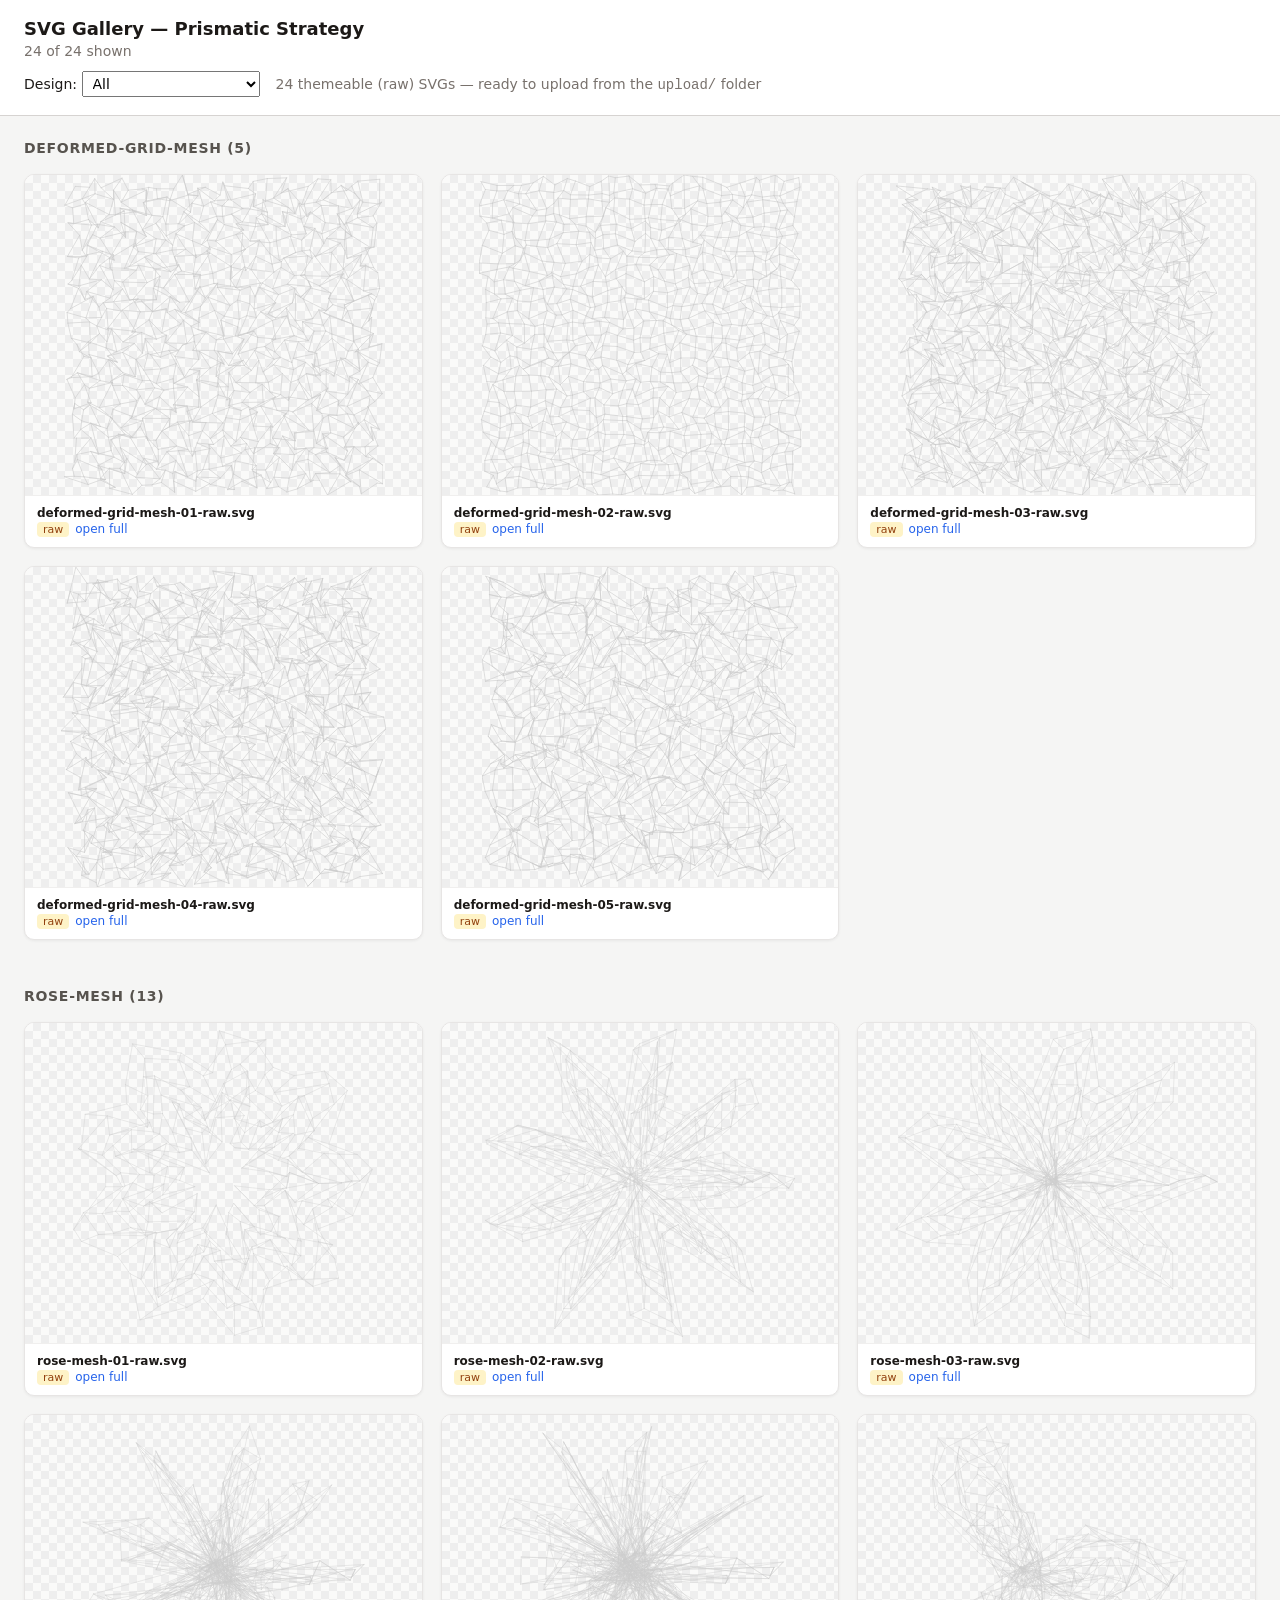
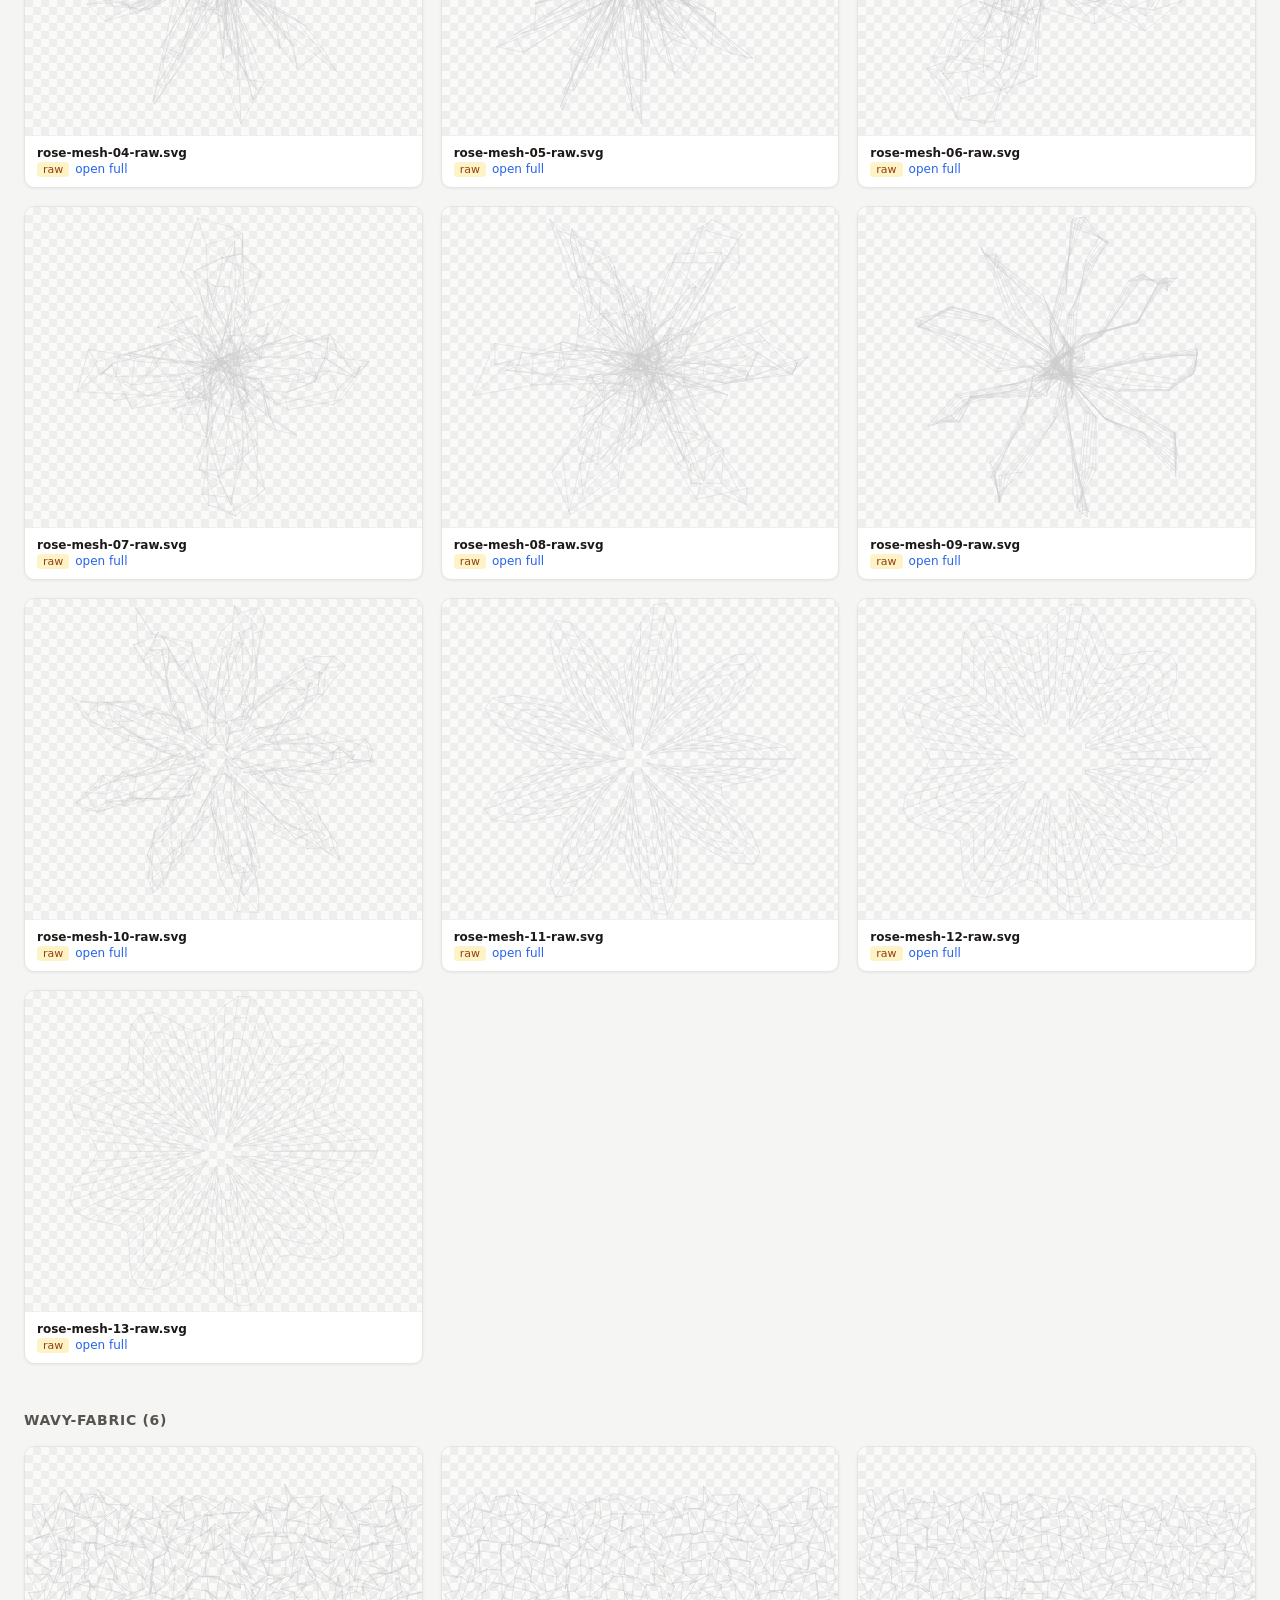
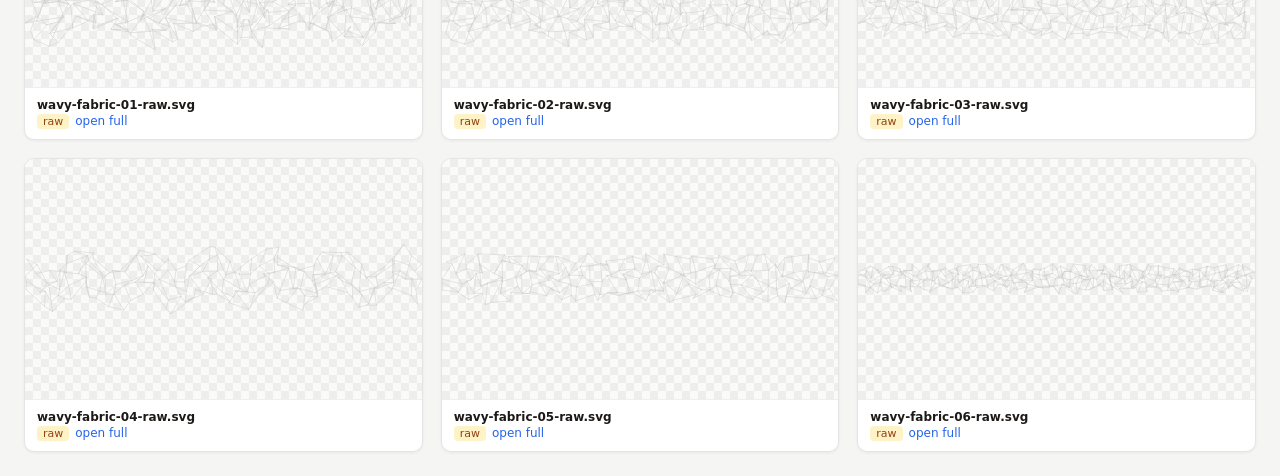
==== gallery.html @ 192301dd "Add mesh SVG assets and gallery Co-Authored-By: Claude Opus 4.8 <noreply@anthropic.com>" ====
<!DOCTYPE html>
<html lang="en">
<head>
<meta charset="utf-8">
<meta name="viewport" content="width=device-width, initial-scale=1">
<title>SVG Gallery</title>
<style>
  :root { color-scheme: light dark; }
  body { margin:0; font:14px system-ui,sans-serif; background:#f5f5f4; color:#1c1917; }
  header { padding:18px 24px; border-bottom:1px solid #d6d3d1; background:#fff; position:sticky; top:0; z-index:2; }
  header h1 { margin:0 0 4px; font-size:18px; }
  header p { margin:0; color:#78716c; }
  .controls { margin-top:12px; display:flex; flex-wrap:wrap; gap:16px; align-items:center; }
  .controls label { cursor:pointer; }
  .controls select { font:inherit; padding:3px 6px; }
  h2.fam { padding:6px 24px; margin:18px 0 0; font-size:14px; text-transform:uppercase; letter-spacing:.05em; color:#57534e; }
  .grid { display:grid; grid-template-columns:repeat(auto-fill,minmax(300px,1fr)); gap:18px; padding:12px 24px 24px; }
  .card { background:#fff; border:1px solid #e7e5e4; border-radius:10px; overflow:hidden; display:flex; flex-direction:column; box-shadow:0 1px 3px rgba(0,0,0,.06); }
  .thumb { background-color:#fafaf9; background-image:linear-gradient(45deg,#eee 25%,transparent 25%),linear-gradient(-45deg,#eee 25%,transparent 25%),linear-gradient(45deg,transparent 75%,#eee 75%),linear-gradient(-45deg,transparent 75%,#eee 75%); background-size:16px 16px; background-position:0 0,0 8px,8px -8px,-8px 0; display:flex; align-items:center; justify-content:center; min-height:240px; }
  .thumb img { max-width:100%; max-height:320px; display:block; }
  .meta { padding:10px 12px; border-top:1px solid #f0efee; font-size:12px; }
  .meta .name { font-weight:600; word-break:break-all; }
  .meta .sub { color:#78716c; margin-top:2px; }
  .badge { display:inline-block; padding:1px 6px; border-radius:4px; font-size:11px; margin-right:6px; }
  .badge.raw { background:#fef3c7; color:#92400e; }
  .badge.final { background:#dcfce7; color:#166534; }
  .meta a { color:#2563eb; text-decoration:none; }
  @media (prefers-color-scheme: dark){
    body{background:#1c1917;color:#e7e5e4} header{background:#292524;border-color:#44403c}
    h2.fam{color:#a8a29e} .card{background:#292524;border-color:#44403c} .thumb{background-color:#0c0a09}
    .meta{border-color:#3a3633} .badge.raw{background:#78350f;color:#fde68a} .badge.final{background:#14532d;color:#bbf7d0}
  }
</style>
</head>
<body>
<header>
  <h1>SVG Gallery &mdash; Prismatic Strategy</h1>
  <p id="count"></p>
  <div class="controls">
    <label>Design: <select id="famSel"><option value="">All</option></select></label>
    <input type="checkbox" id="chkFinal" checked hidden><input type="checkbox" id="chkRaw" checked hidden>
    <span style="color:#78716c">24 themeable (raw) SVGs &mdash; ready to upload from the <code>upload/</code> folder</span>
  </div>
</header>
<div id="out"></div>
<script>
const files=[{"path": "deformed-grid-mesh-01-raw.svg", "family": "deformed-grid-mesh", "raw": true, "label": "deformed-grid-mesh-01-raw.svg"}, {"path": "deformed-grid-mesh-02-raw.svg", "family": "deformed-grid-mesh", "raw": true, "label": "deformed-grid-mesh-02-raw.svg"}, {"path": "deformed-grid-mesh-03-raw.svg", "family": "deformed-grid-mesh", "raw": true, "label": "deformed-grid-mesh-03-raw.svg"}, {"path": "deformed-grid-mesh-04-raw.svg", "family": "deformed-grid-mesh", "raw": true, "label": "deformed-grid-mesh-04-raw.svg"}, {"path": "deformed-grid-mesh-05-raw.svg", "family": "deformed-grid-mesh", "raw": true, "label": "deformed-grid-mesh-05-raw.svg"}, {"path": "rose-mesh-01-raw.svg", "family": "rose-mesh", "raw": true, "label": "rose-mesh-01-raw.svg"}, {"path": "rose-mesh-02-raw.svg", "family": "rose-mesh", "raw": true, "label": "rose-mesh-02-raw.svg"}, {"path": "rose-mesh-03-raw.svg", "family": "rose-mesh", "raw": true, "label": "rose-mesh-03-raw.svg"}, {"path": "rose-mesh-04-raw.svg", "family": "rose-mesh", "raw": true, "label": "rose-mesh-04-raw.svg"}, {"path": "rose-mesh-05-raw.svg", "family": "rose-mesh", "raw": true, "label": "rose-mesh-05-raw.svg"}, {"path": "rose-mesh-06-raw.svg", "family": "rose-mesh", "raw": true, "label": "rose-mesh-06-raw.svg"}, {"path": "rose-mesh-07-raw.svg", "family": "rose-mesh", "raw": true, "label": "rose-mesh-07-raw.svg"}, {"path": "rose-mesh-08-raw.svg", "family": "rose-mesh", "raw": true, "label": "rose-mesh-08-raw.svg"}, {"path": "rose-mesh-09-raw.svg", "family": "rose-mesh", "raw": true, "label": "rose-mesh-09-raw.svg"}, {"path": "rose-mesh-10-raw.svg", "family": "rose-mesh", "raw": true, "label": "rose-mesh-10-raw.svg"}, {"path": "rose-mesh-11-raw.svg", "family": "rose-mesh", "raw": true, "label": "rose-mesh-11-raw.svg"}, {"path": "rose-mesh-12-raw.svg", "family": "rose-mesh", "raw": true, "label": "rose-mesh-12-raw.svg"}, {"path": "rose-mesh-13-raw.svg", "family": "rose-mesh", "raw": true, "label": "rose-mesh-13-raw.svg"}, {"path": "wavy-fabric-01-raw.svg", "family": "wavy-fabric", "raw": true, "label": "wavy-fabric-01-raw.svg"}, {"path": "wavy-fabric-02-raw.svg", "family": "wavy-fabric", "raw": true, "label": "wavy-fabric-02-raw.svg"}, {"path": "wavy-fabric-03-raw.svg", "family": "wavy-fabric", "raw": true, "label": "wavy-fabric-03-raw.svg"}, {"path": "wavy-fabric-04-raw.svg", "family": "wavy-fabric", "raw": true, "label": "wavy-fabric-04-raw.svg"}, {"path": "wavy-fabric-05-raw.svg", "family": "wavy-fabric", "raw": true, "label": "wavy-fabric-05-raw.svg"}, {"path": "wavy-fabric-06-raw.svg", "family": "wavy-fabric", "raw": true, "label": "wavy-fabric-06-raw.svg"}];
const out=document.getElementById('out');
const famSel=document.getElementById('famSel');
[...new Set(files.map(f=>f.family))].sort().forEach(fm=>{
  const o=document.createElement('option'); o.value=fm; o.textContent=fm; famSel.appendChild(o);
});
function render(){
  const fFam=famSel.value, showFinal=chkFinal.checked, showRaw=chkRaw.checked;
  out.innerHTML=''; let n=0;
  const groups={};
  files.forEach(f=>{
    if(fFam && f.family!==fFam) return;
    if(f.raw && !showRaw) return;
    if(!f.raw && !showFinal) return;
    (groups[f.family]=groups[f.family]||[]).push(f); n++;
  });
  Object.keys(groups).sort().forEach(fm=>{
    const h=document.createElement('h2'); h.className='fam'; h.textContent=fm+' ('+groups[fm].length+')'; out.appendChild(h);
    const g=document.createElement('div'); g.className='grid';
    groups[fm].forEach(f=>{
      const c=document.createElement('div'); c.className='card';
      const src='upload/'+encodeURIComponent(f.path);
      c.innerHTML='<div class="thumb"><img loading="lazy" src="'+src+'" alt="'+f.path+'"></div>'+
        '<div class="meta"><div class="name">'+f.label+'</div>'+
        '<div class="sub"><span class="badge '+(f.raw?'raw':'final')+'">'+(f.raw?'raw':'finished')+'</span>'+
        '<a href="'+src+'" target="_blank">open full</a></div></div>';
      g.appendChild(c);
    });
    out.appendChild(g);
  });
  document.getElementById('count').textContent=n+' of '+files.length+' shown';
}
famSel.onchange=chkFinal.onchange=chkRaw.onchange=render;
render();
</script>
</body>
</html>
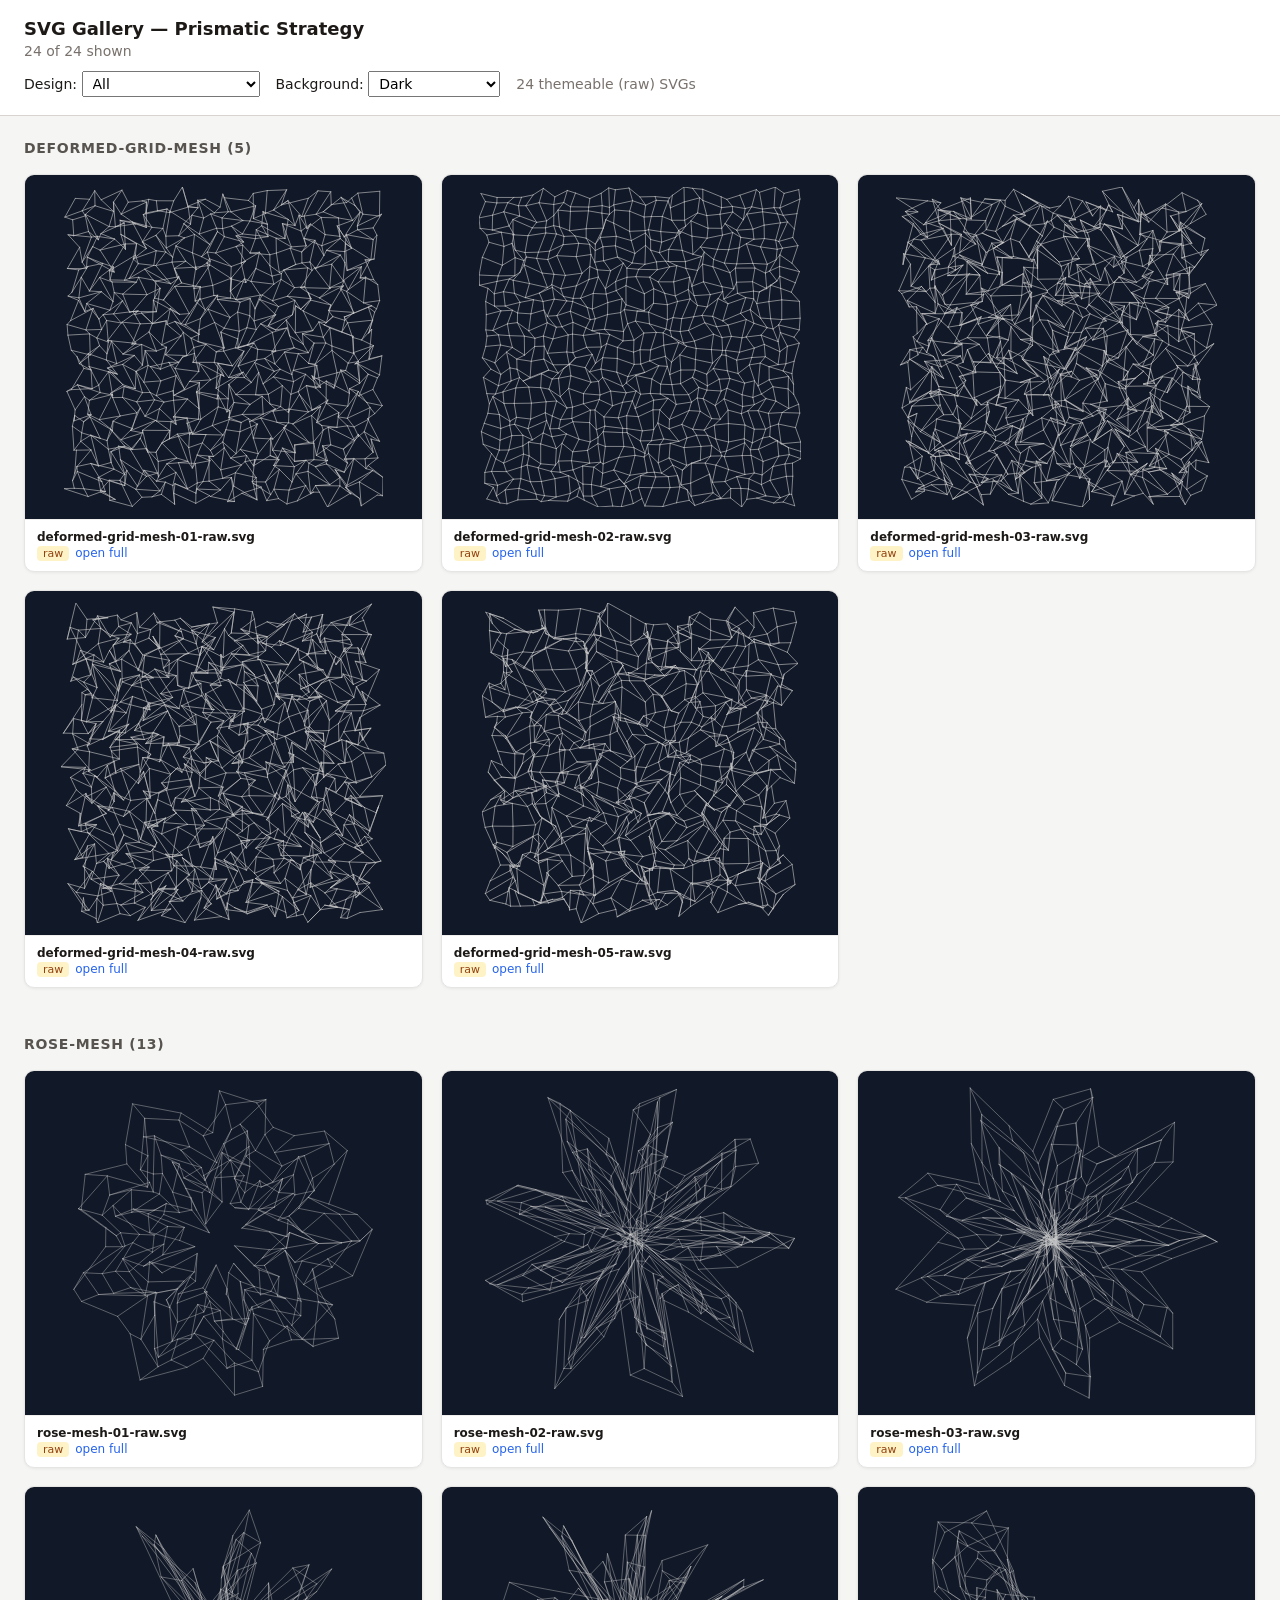
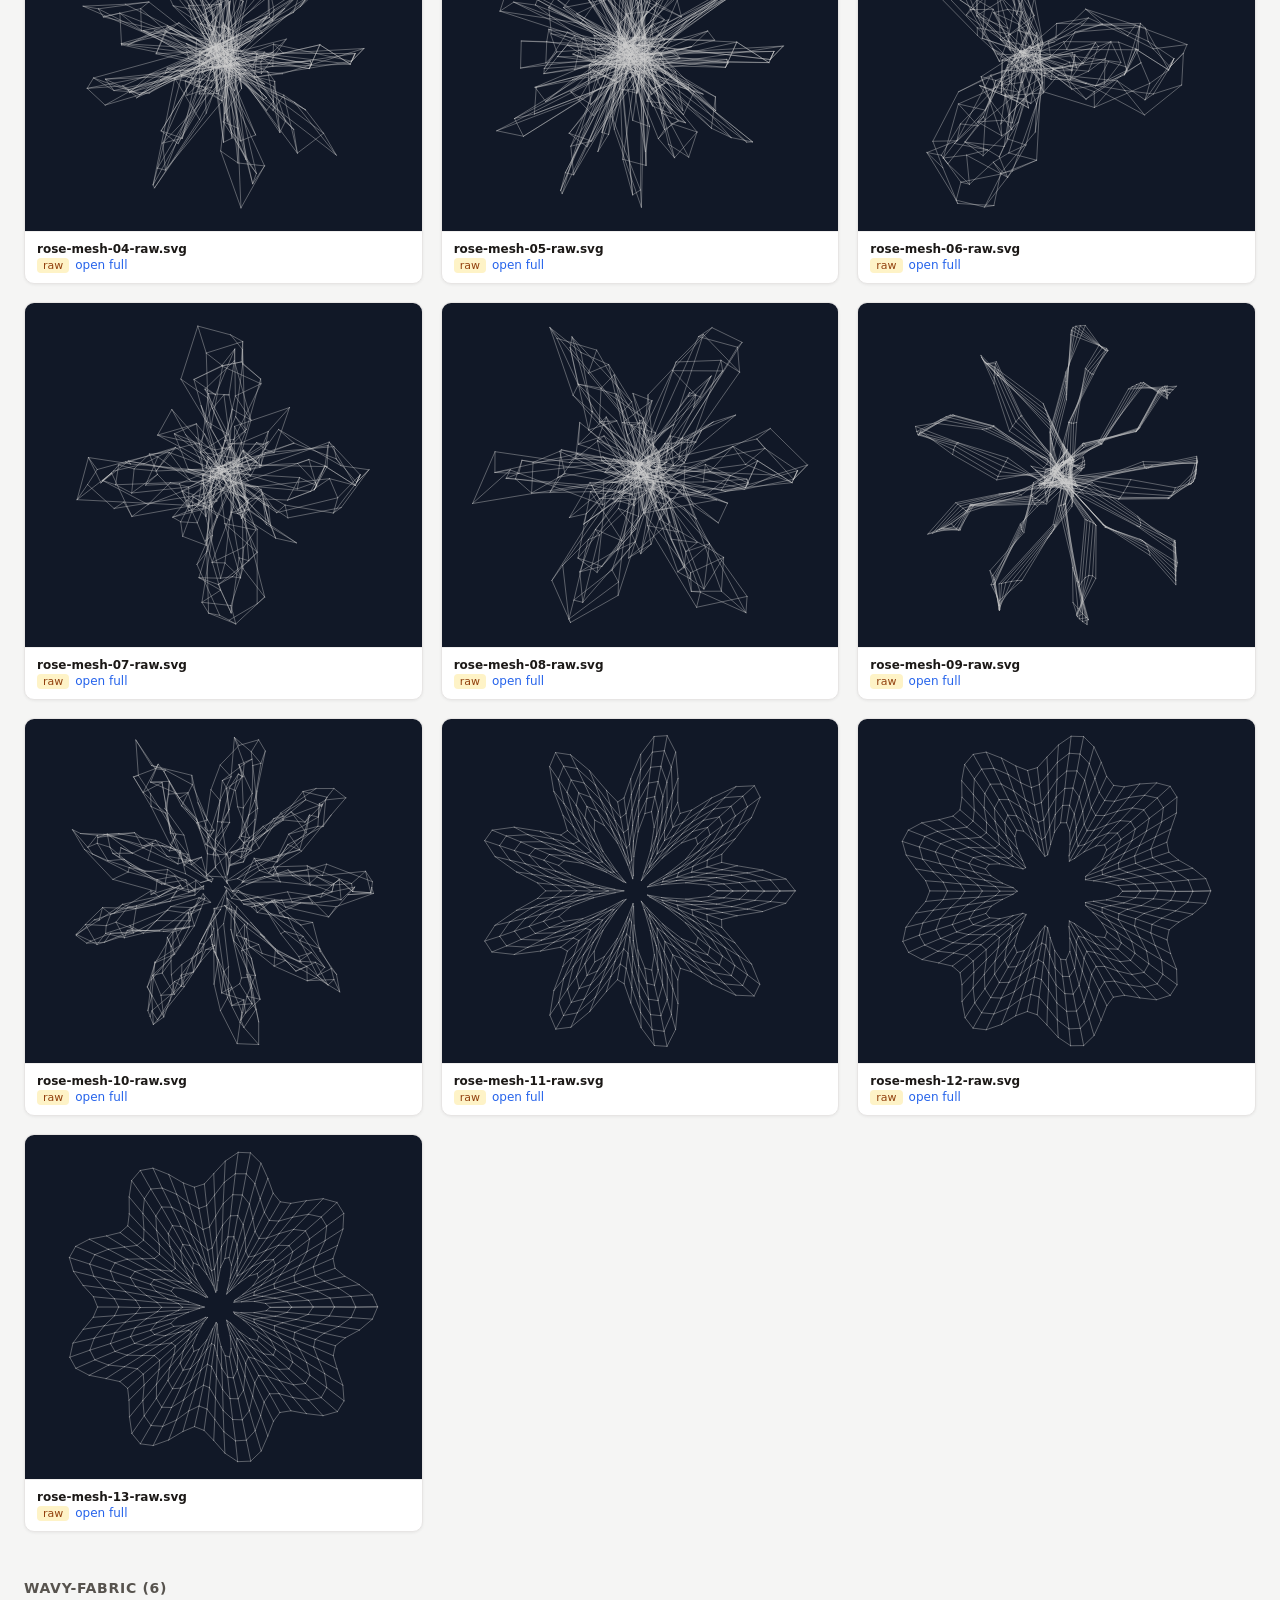
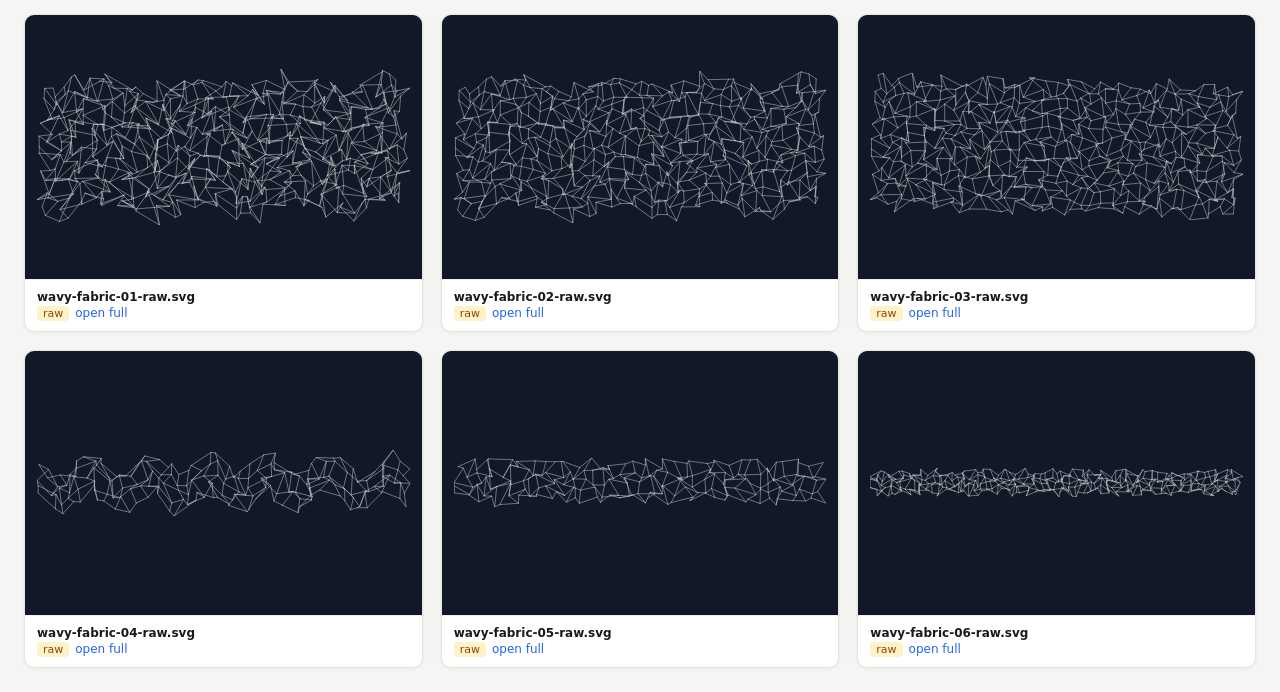
==== commit 4aa6df35: "Add background switcher to SVG gallery Co-Authored-By: Claude Opus 4.8 <noreply@anthropic.com>" ====
--- a/gallery.html
+++ b/gallery.html
@@ -16,7 +16,12 @@
   h2.fam { padding:6px 24px; margin:18px 0 0; font-size:14px; text-transform:uppercase; letter-spacing:.05em; color:#57534e; }
   .grid { display:grid; grid-template-columns:repeat(auto-fill,minmax(300px,1fr)); gap:18px; padding:12px 24px 24px; }
   .card { background:#fff; border:1px solid #e7e5e4; border-radius:10px; overflow:hidden; display:flex; flex-direction:column; box-shadow:0 1px 3px rgba(0,0,0,.06); }
-  .thumb { background-color:#fafaf9; background-image:linear-gradient(45deg,#eee 25%,transparent 25%),linear-gradient(-45deg,#eee 25%,transparent 25%),linear-gradient(45deg,transparent 75%,#eee 75%),linear-gradient(-45deg,transparent 75%,#eee 75%); background-size:16px 16px; background-position:0 0,0 8px,8px -8px,-8px 0; display:flex; align-items:center; justify-content:center; min-height:240px; }
+  .thumb { display:flex; align-items:center; justify-content:center; min-height:240px; padding:12px; }
+  /* background themes for the artwork area */
+  body[data-bg="dark"]  .thumb { background:#111827; }
+  body[data-bg="light"] .thumb { background:#ffffff; }
+  body[data-bg="mid"]   .thumb { background:#6b7280; }
+  body[data-bg="checker"] .thumb { background-color:#fafaf9; background-image:linear-gradient(45deg,#ddd 25%,transparent 25%),linear-gradient(-45deg,#ddd 25%,transparent 25%),linear-gradient(45deg,transparent 75%,#ddd 75%),linear-gradient(-45deg,transparent 75%,#ddd 75%); background-size:16px 16px; background-position:0 0,0 8px,8px -8px,-8px 0; }
   .thumb img { max-width:100%; max-height:320px; display:block; }
   .meta { padding:10px 12px; border-top:1px solid #f0efee; font-size:12px; }
   .meta .name { font-weight:600; word-break:break-all; }
@@ -39,7 +44,15 @@
   <div class="controls">
     <label>Design: <select id="famSel"><option value="">All</option></select></label>
     <input type="checkbox" id="chkFinal" checked hidden><input type="checkbox" id="chkRaw" checked hidden>
-    <span style="color:#78716c">24 themeable (raw) SVGs &mdash; ready to upload from the <code>upload/</code> folder</span>
+    <label>Background:
+      <select id="bgSel">
+        <option value="dark">Dark</option>
+        <option value="light">White</option>
+        <option value="mid">Mid grey</option>
+        <option value="checker">Checkerboard</option>
+      </select>
+    </label>
+    <span style="color:#78716c">24 themeable (raw) SVGs</span>
   </div>
 </header>
 <div id="out"></div>
@@ -77,6 +90,10 @@
   document.getElementById('count').textContent=n+' of '+files.length+' shown';
 }
 famSel.onchange=chkFinal.onchange=chkRaw.onchange=render;
+const bgSel=document.getElementById('bgSel');
+function setBg(){ document.body.dataset.bg=bgSel.value; }
+bgSel.onchange=setBg;
+setBg();
 render();
 </script>
 </body>
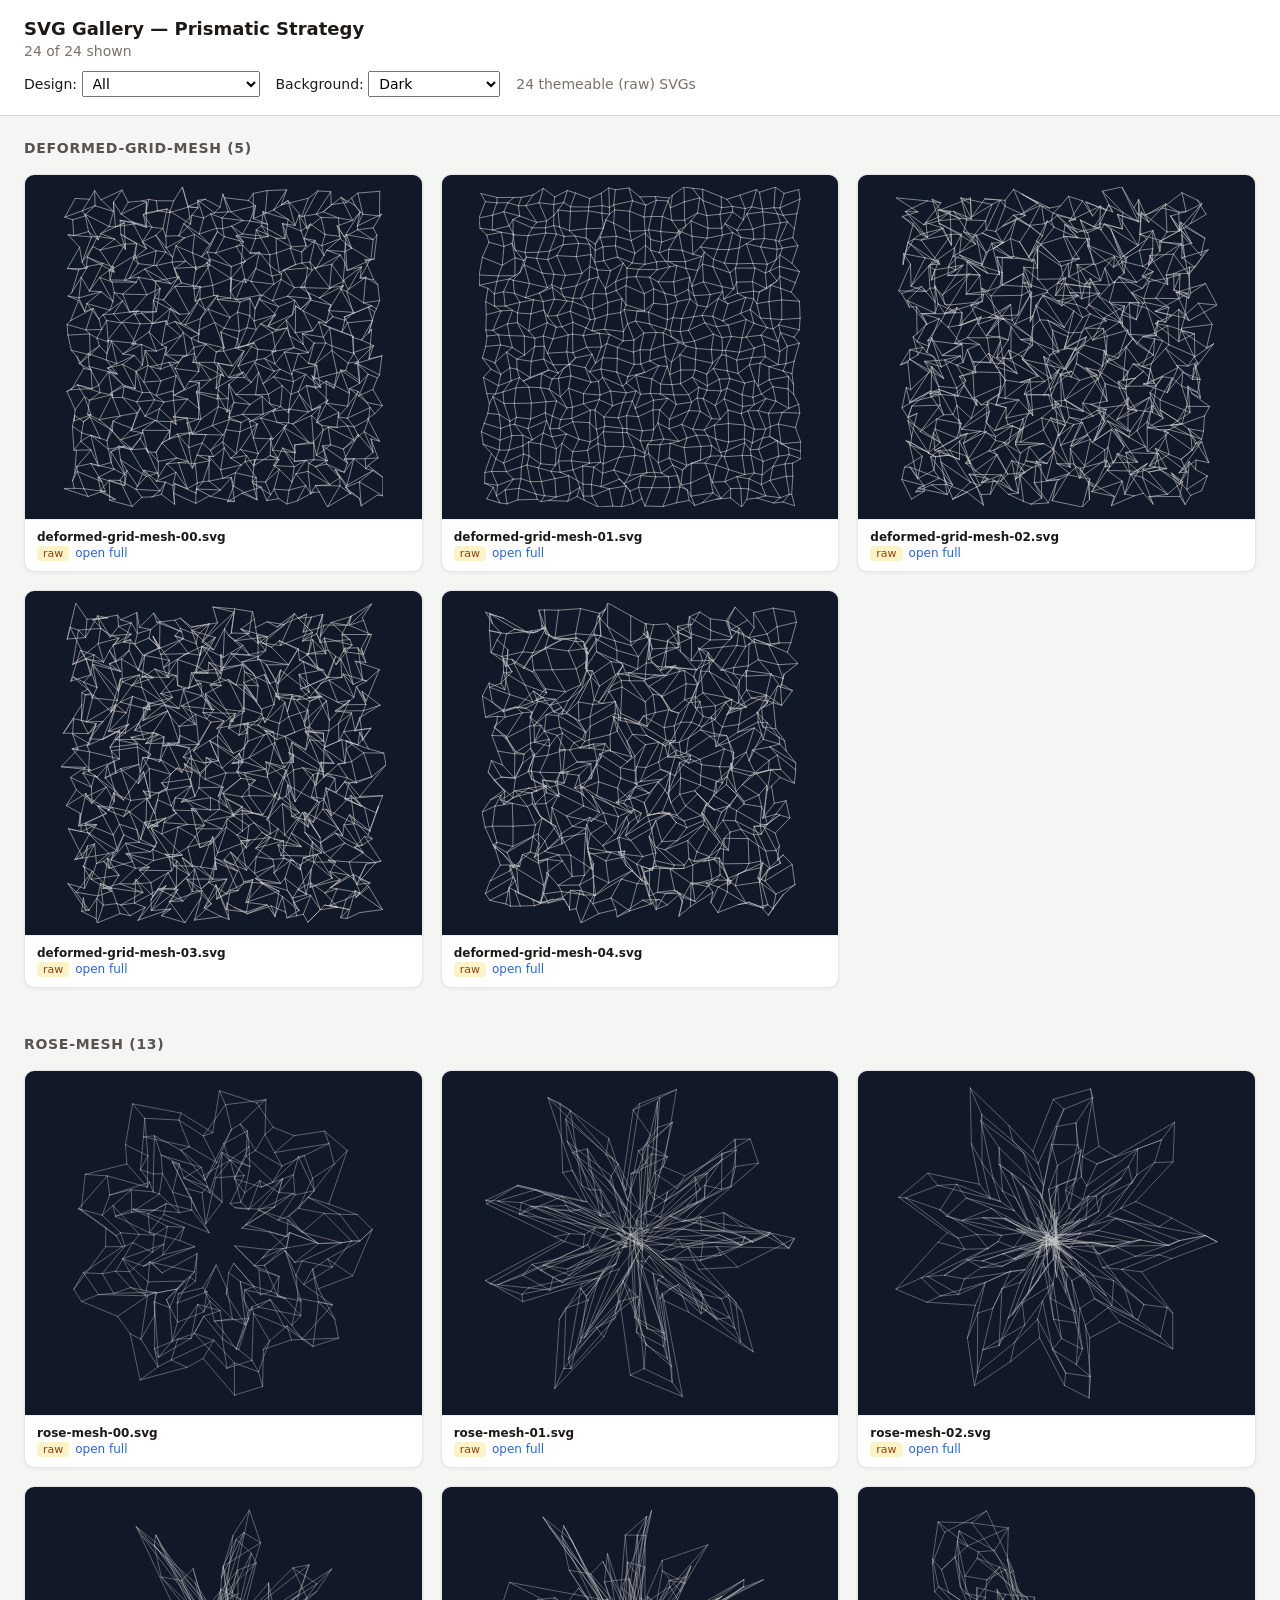
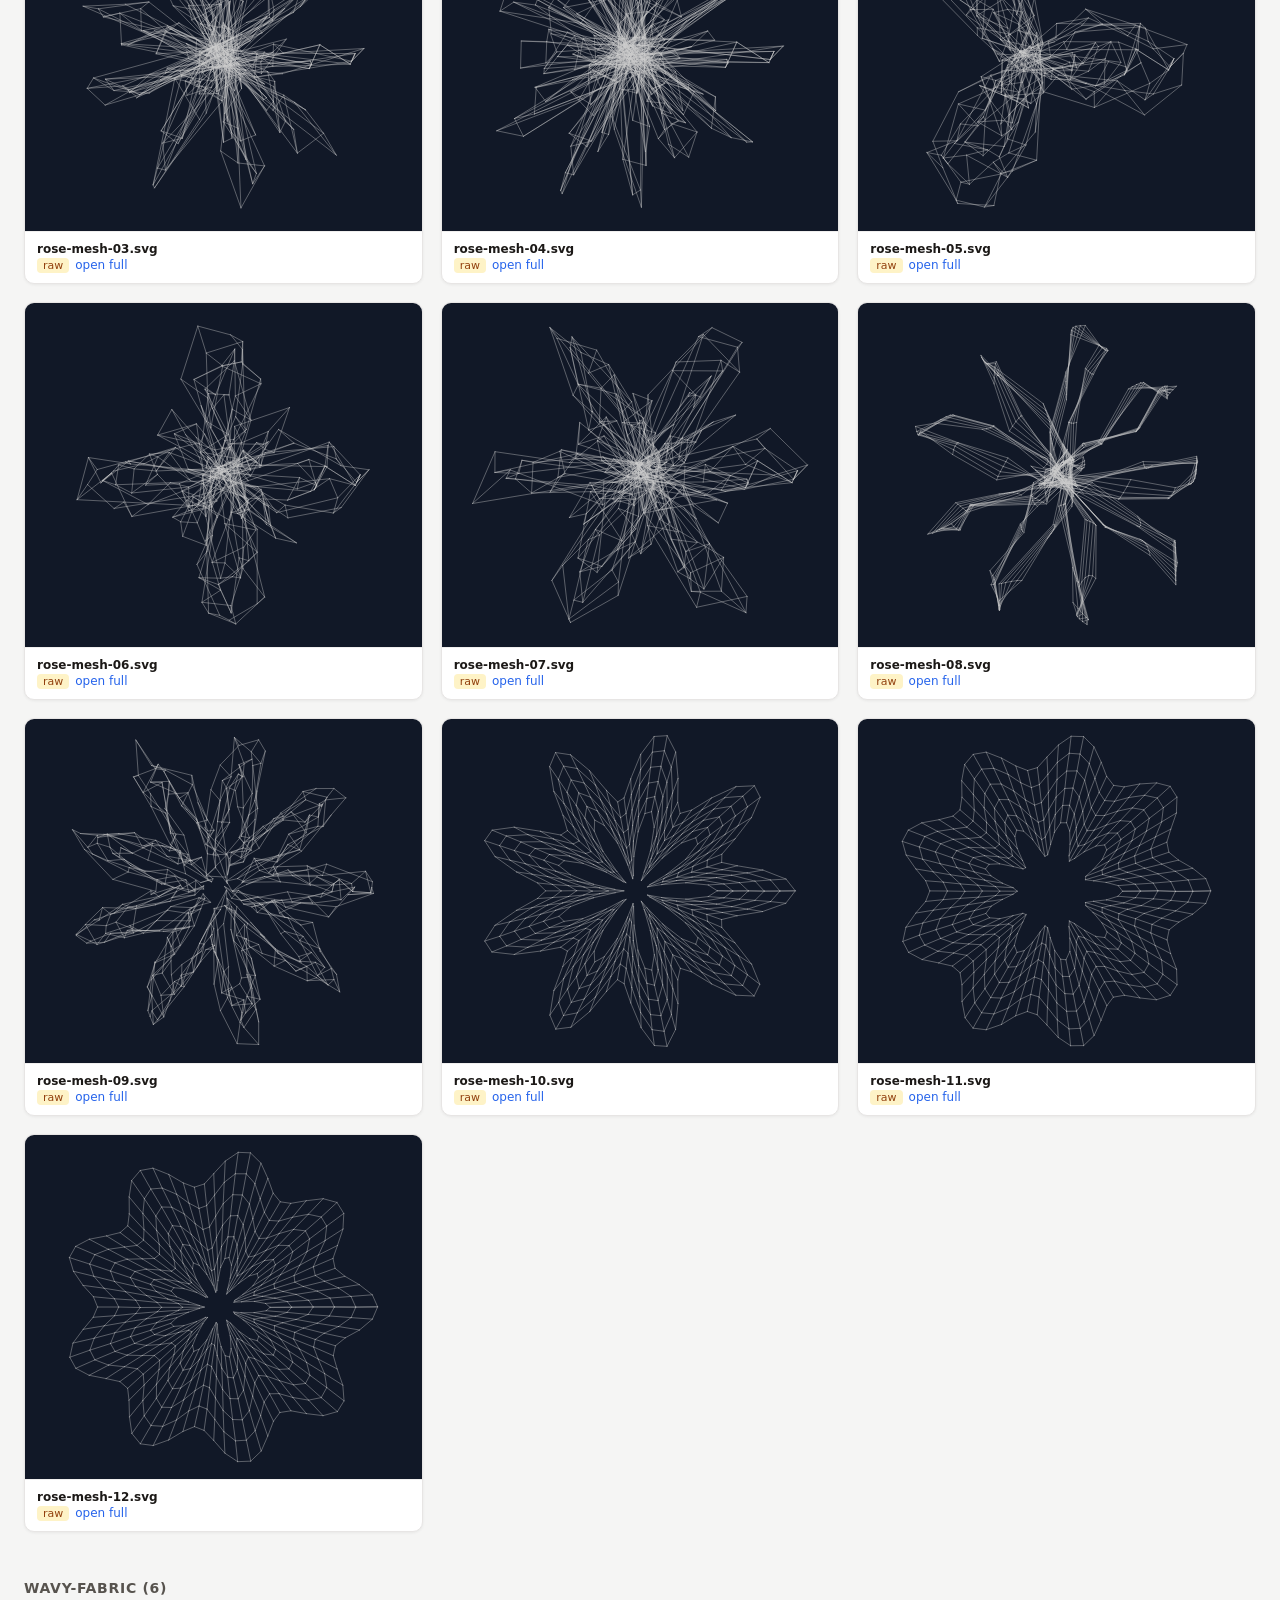
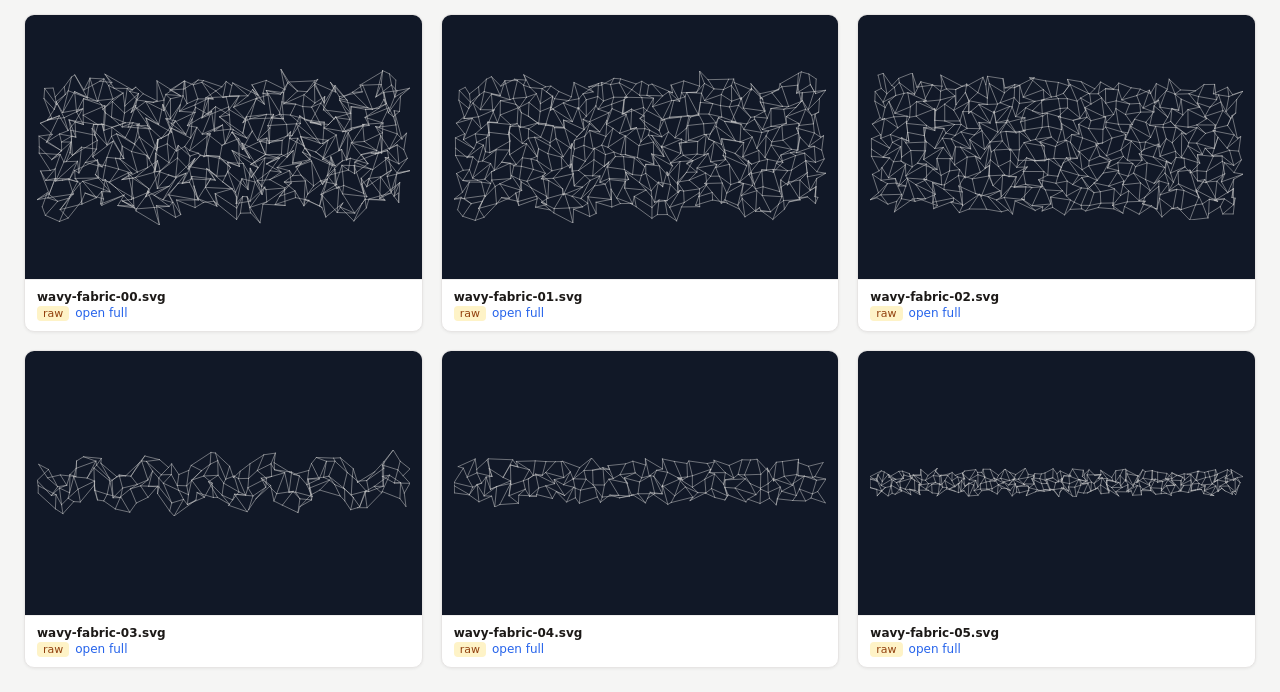
==== commit 6a964289: "Rename SVGs to match brief numbering; add role-based colour preview Co-Authored-By: Claude Opus 4.8 " ====
--- a/gallery.html
+++ b/gallery.html
@@ -57,7 +57,7 @@
 </header>
 <div id="out"></div>
 <script>
-const files=[{"path": "deformed-grid-mesh-01-raw.svg", "family": "deformed-grid-mesh", "raw": true, "label": "deformed-grid-mesh-01-raw.svg"}, {"path": "deformed-grid-mesh-02-raw.svg", "family": "deformed-grid-mesh", "raw": true, "label": "deformed-grid-mesh-02-raw.svg"}, {"path": "deformed-grid-mesh-03-raw.svg", "family": "deformed-grid-mesh", "raw": true, "label": "deformed-grid-mesh-03-raw.svg"}, {"path": "deformed-grid-mesh-04-raw.svg", "family": "deformed-grid-mesh", "raw": true, "label": "deformed-grid-mesh-04-raw.svg"}, {"path": "deformed-grid-mesh-05-raw.svg", "family": "deformed-grid-mesh", "raw": true, "label": "deformed-grid-mesh-05-raw.svg"}, {"path": "rose-mesh-01-raw.svg", "family": "rose-mesh", "raw": true, "label": "rose-mesh-01-raw.svg"}, {"path": "rose-mesh-02-raw.svg", "family": "rose-mesh", "raw": true, "label": "rose-mesh-02-raw.svg"}, {"path": "rose-mesh-03-raw.svg", "family": "rose-mesh", "raw": true, "label": "rose-mesh-03-raw.svg"}, {"path": "rose-mesh-04-raw.svg", "family": "rose-mesh", "raw": true, "label": "rose-mesh-04-raw.svg"}, {"path": "rose-mesh-05-raw.svg", "family": "rose-mesh", "raw": true, "label": "rose-mesh-05-raw.svg"}, {"path": "rose-mesh-06-raw.svg", "family": "rose-mesh", "raw": true, "label": "rose-mesh-06-raw.svg"}, {"path": "rose-mesh-07-raw.svg", "family": "rose-mesh", "raw": true, "label": "rose-mesh-07-raw.svg"}, {"path": "rose-mesh-08-raw.svg", "family": "rose-mesh", "raw": true, "label": "rose-mesh-08-raw.svg"}, {"path": "rose-mesh-09-raw.svg", "family": "rose-mesh", "raw": true, "label": "rose-mesh-09-raw.svg"}, {"path": "rose-mesh-10-raw.svg", "family": "rose-mesh", "raw": true, "label": "rose-mesh-10-raw.svg"}, {"path": "rose-mesh-11-raw.svg", "family": "rose-mesh", "raw": true, "label": "rose-mesh-11-raw.svg"}, {"path": "rose-mesh-12-raw.svg", "family": "rose-mesh", "raw": true, "label": "rose-mesh-12-raw.svg"}, {"path": "rose-mesh-13-raw.svg", "family": "rose-mesh", "raw": true, "label": "rose-mesh-13-raw.svg"}, {"path": "wavy-fabric-01-raw.svg", "family": "wavy-fabric", "raw": true, "label": "wavy-fabric-01-raw.svg"}, {"path": "wavy-fabric-02-raw.svg", "family": "wavy-fabric", "raw": true, "label": "wavy-fabric-02-raw.svg"}, {"path": "wavy-fabric-03-raw.svg", "family": "wavy-fabric", "raw": true, "label": "wavy-fabric-03-raw.svg"}, {"path": "wavy-fabric-04-raw.svg", "family": "wavy-fabric", "raw": true, "label": "wavy-fabric-04-raw.svg"}, {"path": "wavy-fabric-05-raw.svg", "family": "wavy-fabric", "raw": true, "label": "wavy-fabric-05-raw.svg"}, {"path": "wavy-fabric-06-raw.svg", "family": "wavy-fabric", "raw": true, "label": "wavy-fabric-06-raw.svg"}];
+const files=[{"path": "deformed-grid-mesh-00.svg", "family": "deformed-grid-mesh", "raw": true, "label": "deformed-grid-mesh-00.svg"}, {"path": "deformed-grid-mesh-01.svg", "family": "deformed-grid-mesh", "raw": true, "label": "deformed-grid-mesh-01.svg"}, {"path": "deformed-grid-mesh-02.svg", "family": "deformed-grid-mesh", "raw": true, "label": "deformed-grid-mesh-02.svg"}, {"path": "deformed-grid-mesh-03.svg", "family": "deformed-grid-mesh", "raw": true, "label": "deformed-grid-mesh-03.svg"}, {"path": "deformed-grid-mesh-04.svg", "family": "deformed-grid-mesh", "raw": true, "label": "deformed-grid-mesh-04.svg"}, {"path": "rose-mesh-00.svg", "family": "rose-mesh", "raw": true, "label": "rose-mesh-00.svg"}, {"path": "rose-mesh-01.svg", "family": "rose-mesh", "raw": true, "label": "rose-mesh-01.svg"}, {"path": "rose-mesh-02.svg", "family": "rose-mesh", "raw": true, "label": "rose-mesh-02.svg"}, {"path": "rose-mesh-03.svg", "family": "rose-mesh", "raw": true, "label": "rose-mesh-03.svg"}, {"path": "rose-mesh-04.svg", "family": "rose-mesh", "raw": true, "label": "rose-mesh-04.svg"}, {"path": "rose-mesh-05.svg", "family": "rose-mesh", "raw": true, "label": "rose-mesh-05.svg"}, {"path": "rose-mesh-06.svg", "family": "rose-mesh", "raw": true, "label": "rose-mesh-06.svg"}, {"path": "rose-mesh-07.svg", "family": "rose-mesh", "raw": true, "label": "rose-mesh-07.svg"}, {"path": "rose-mesh-08.svg", "family": "rose-mesh", "raw": true, "label": "rose-mesh-08.svg"}, {"path": "rose-mesh-09.svg", "family": "rose-mesh", "raw": true, "label": "rose-mesh-09.svg"}, {"path": "rose-mesh-10.svg", "family": "rose-mesh", "raw": true, "label": "rose-mesh-10.svg"}, {"path": "rose-mesh-11.svg", "family": "rose-mesh", "raw": true, "label": "rose-mesh-11.svg"}, {"path": "rose-mesh-12.svg", "family": "rose-mesh", "raw": true, "label": "rose-mesh-12.svg"}, {"path": "wavy-fabric-00.svg", "family": "wavy-fabric", "raw": true, "label": "wavy-fabric-00.svg"}, {"path": "wavy-fabric-01.svg", "family": "wavy-fabric", "raw": true, "label": "wavy-fabric-01.svg"}, {"path": "wavy-fabric-02.svg", "family": "wavy-fabric", "raw": true, "label": "wavy-fabric-02.svg"}, {"path": "wavy-fabric-03.svg", "family": "wavy-fabric", "raw": true, "label": "wavy-fabric-03.svg"}, {"path": "wavy-fabric-04.svg", "family": "wavy-fabric", "raw": true, "label": "wavy-fabric-04.svg"}, {"path": "wavy-fabric-05.svg", "family": "wavy-fabric", "raw": true, "label": "wavy-fabric-05.svg"}];
 const out=document.getElementById('out');
 const famSel=document.getElementById('famSel');
 [...new Set(files.map(f=>f.family))].sort().forEach(fm=>{
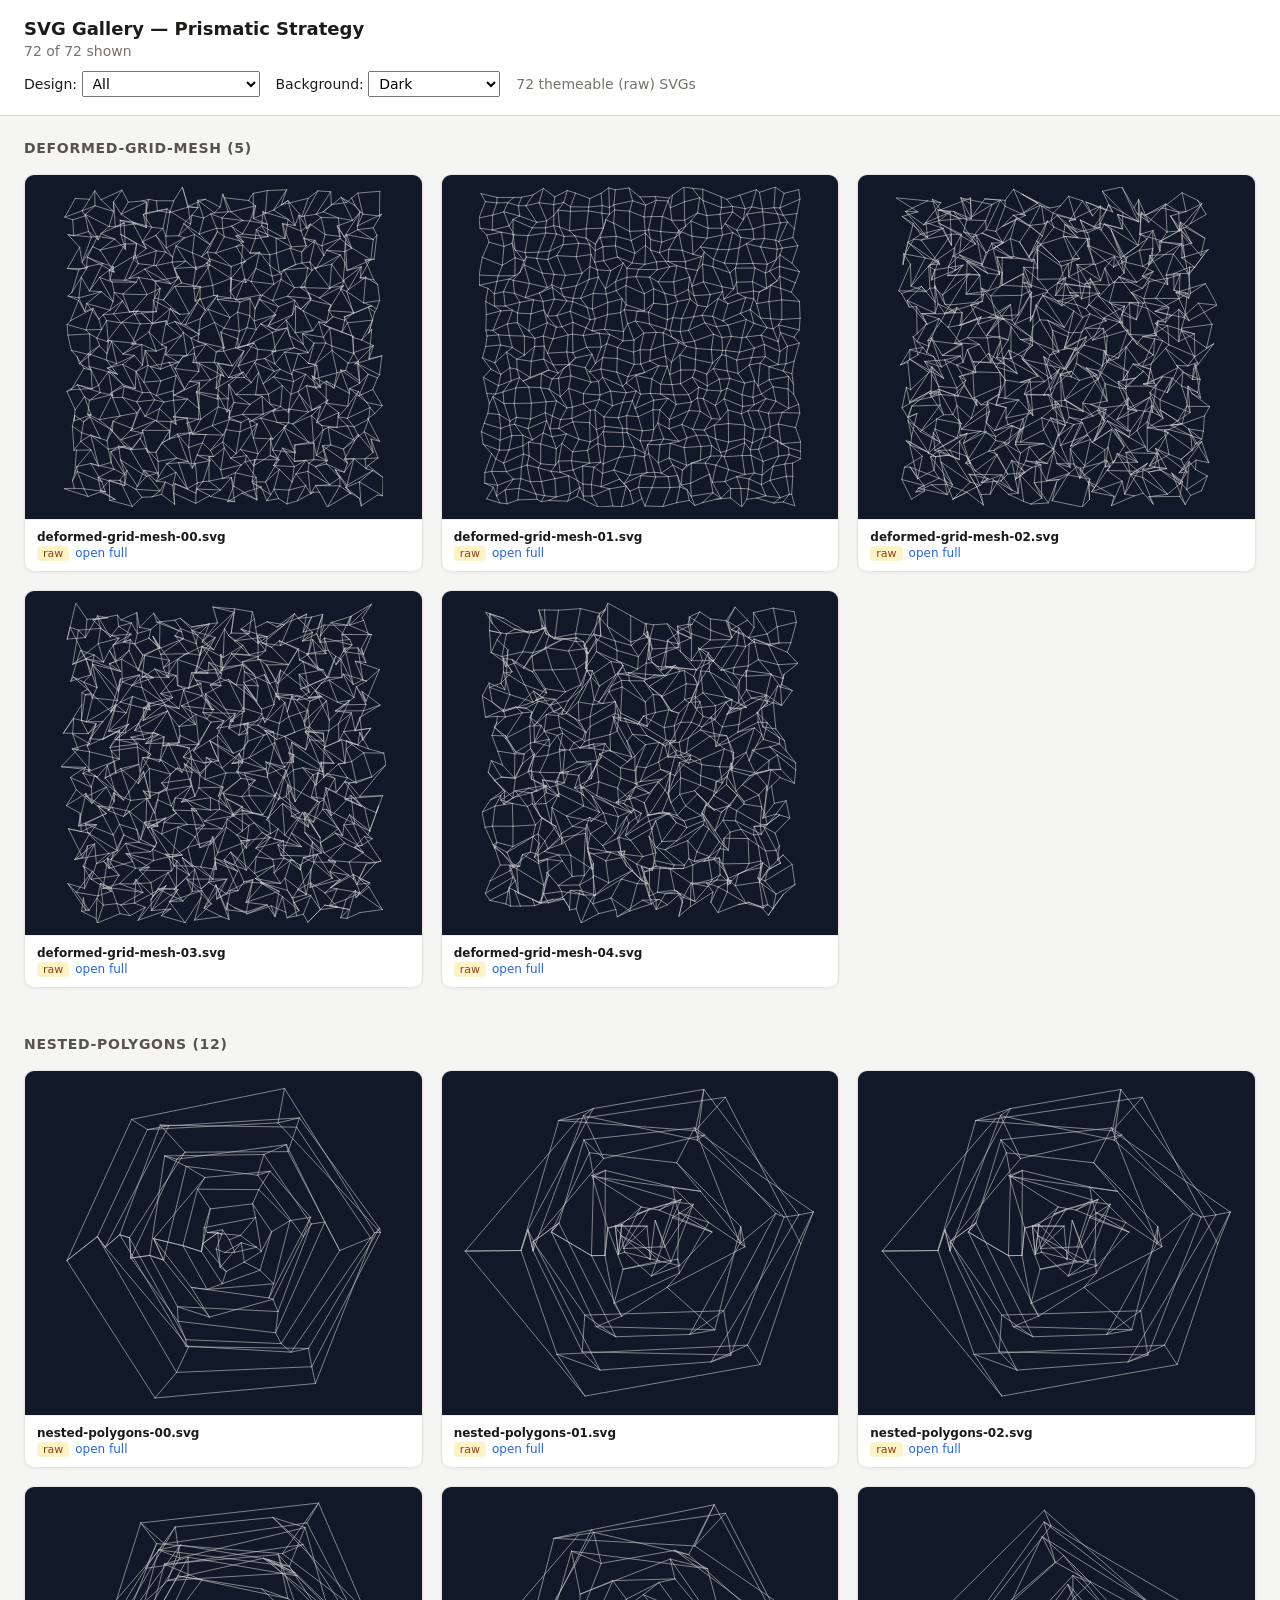
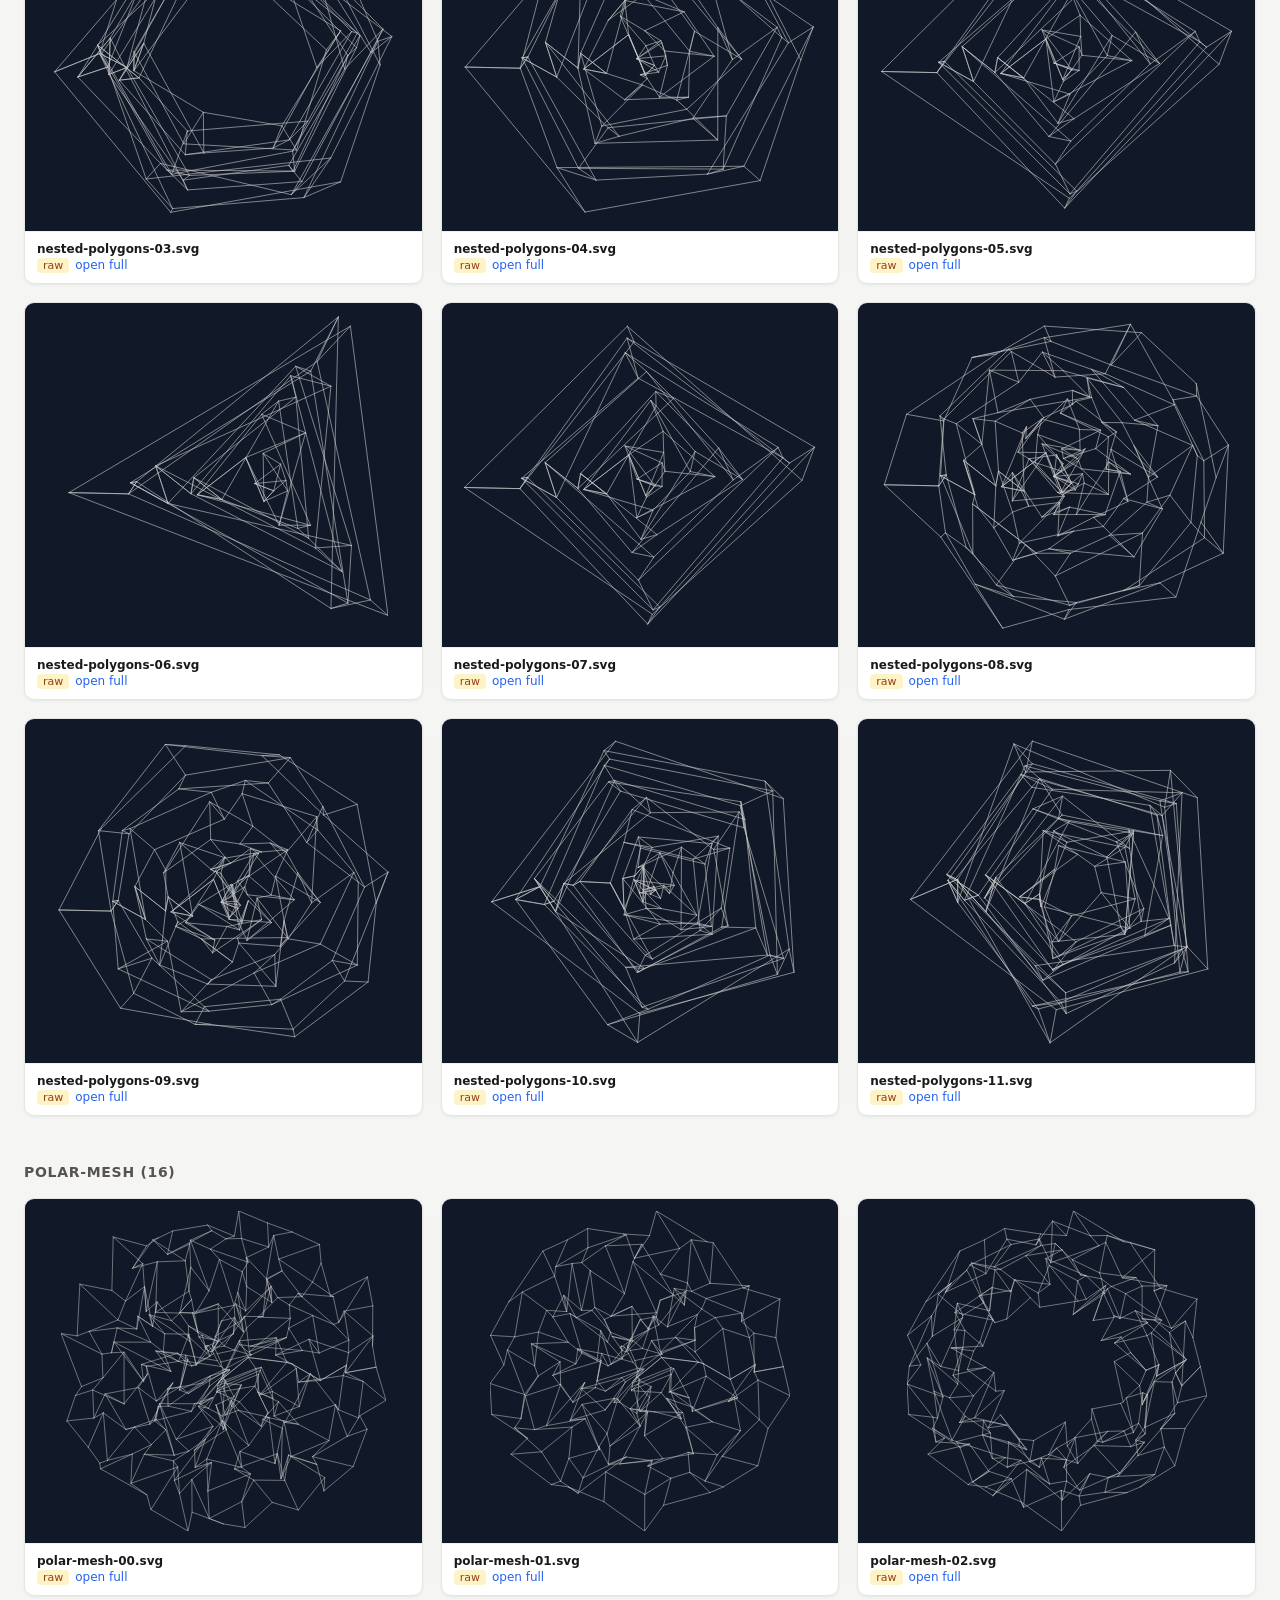
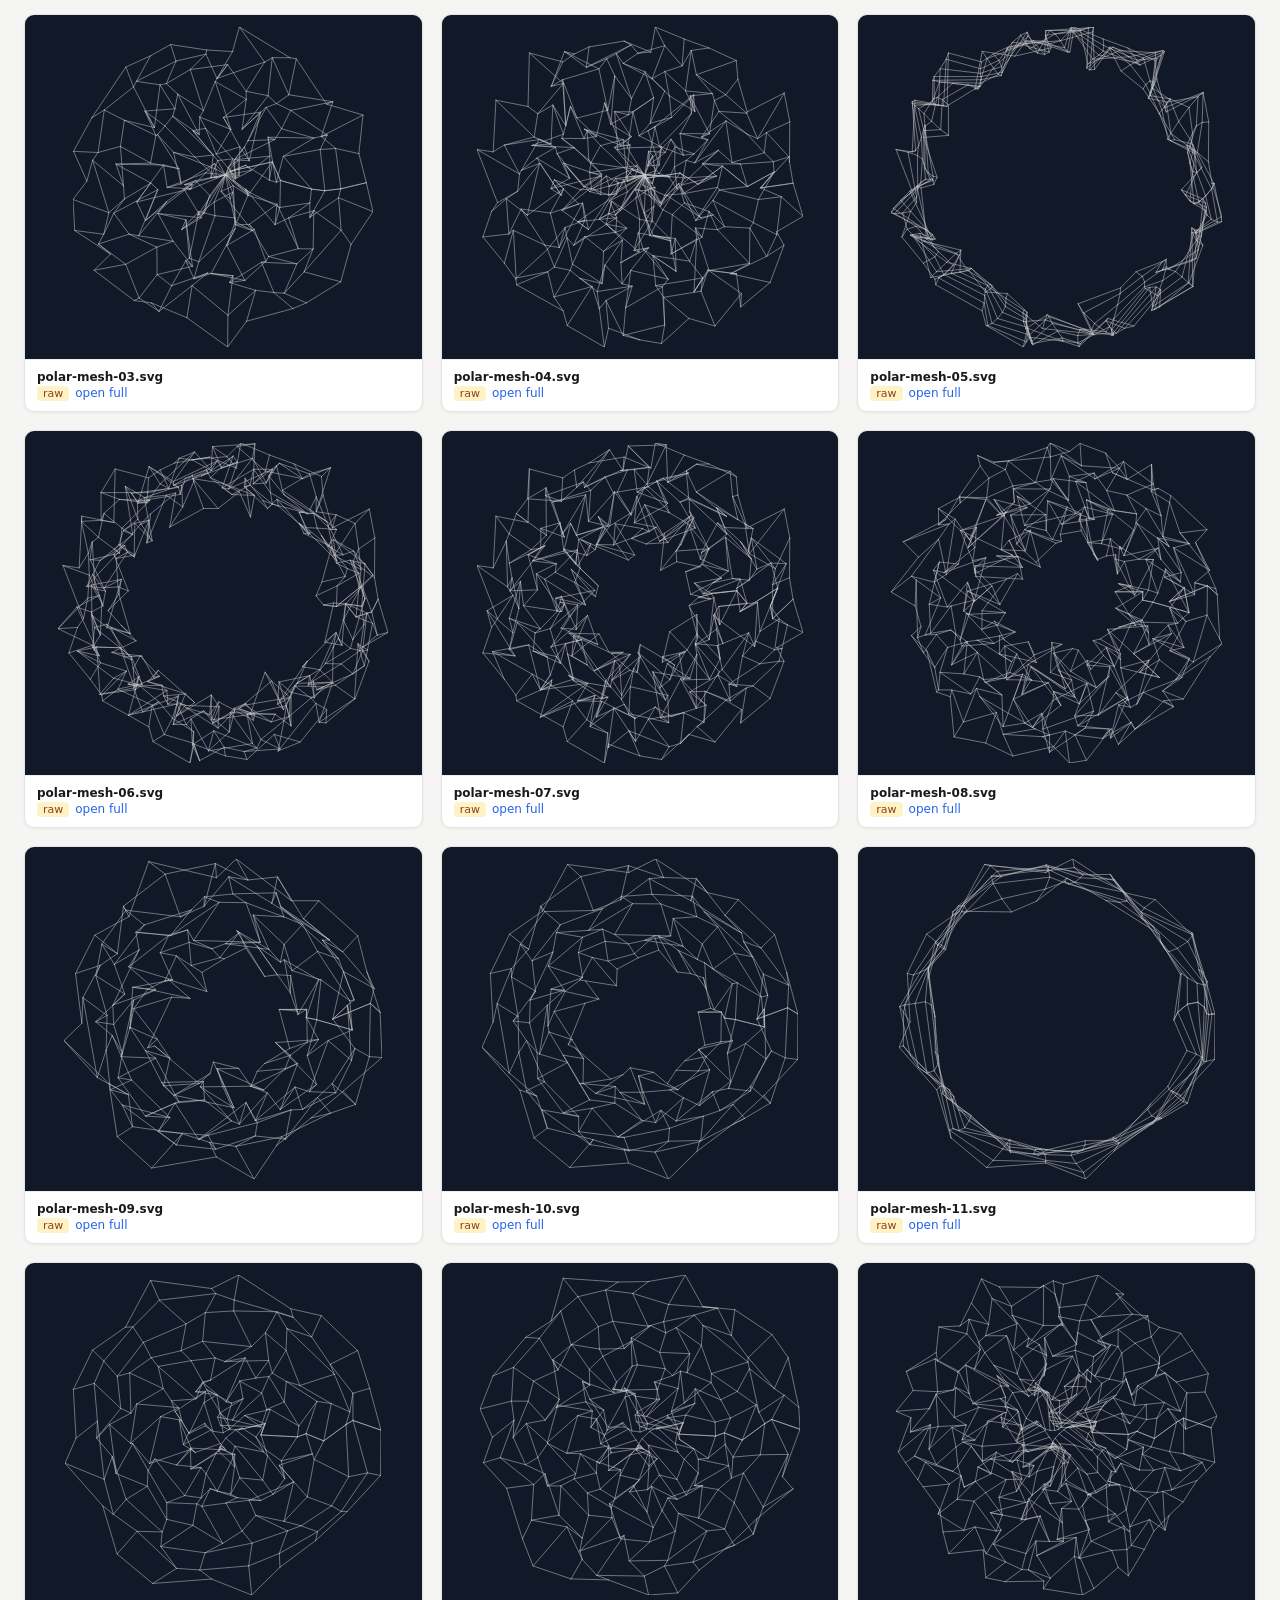
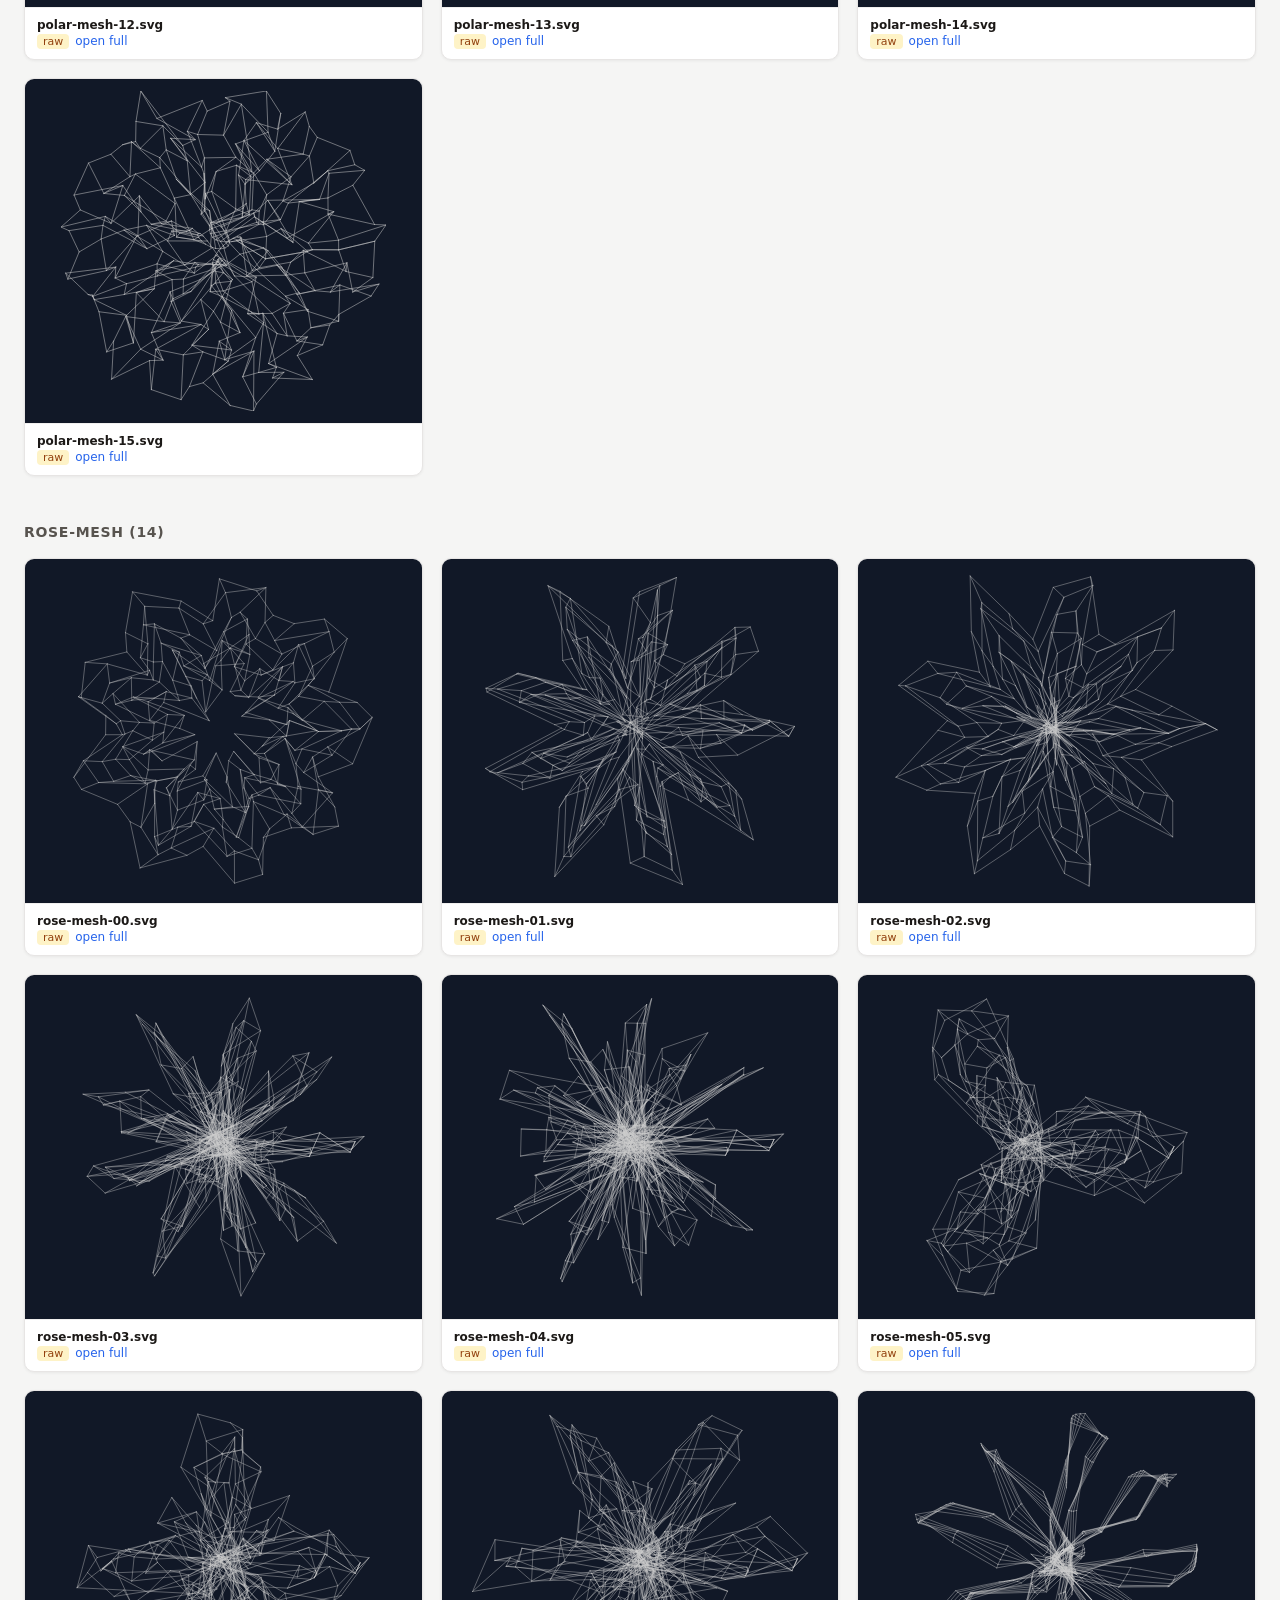
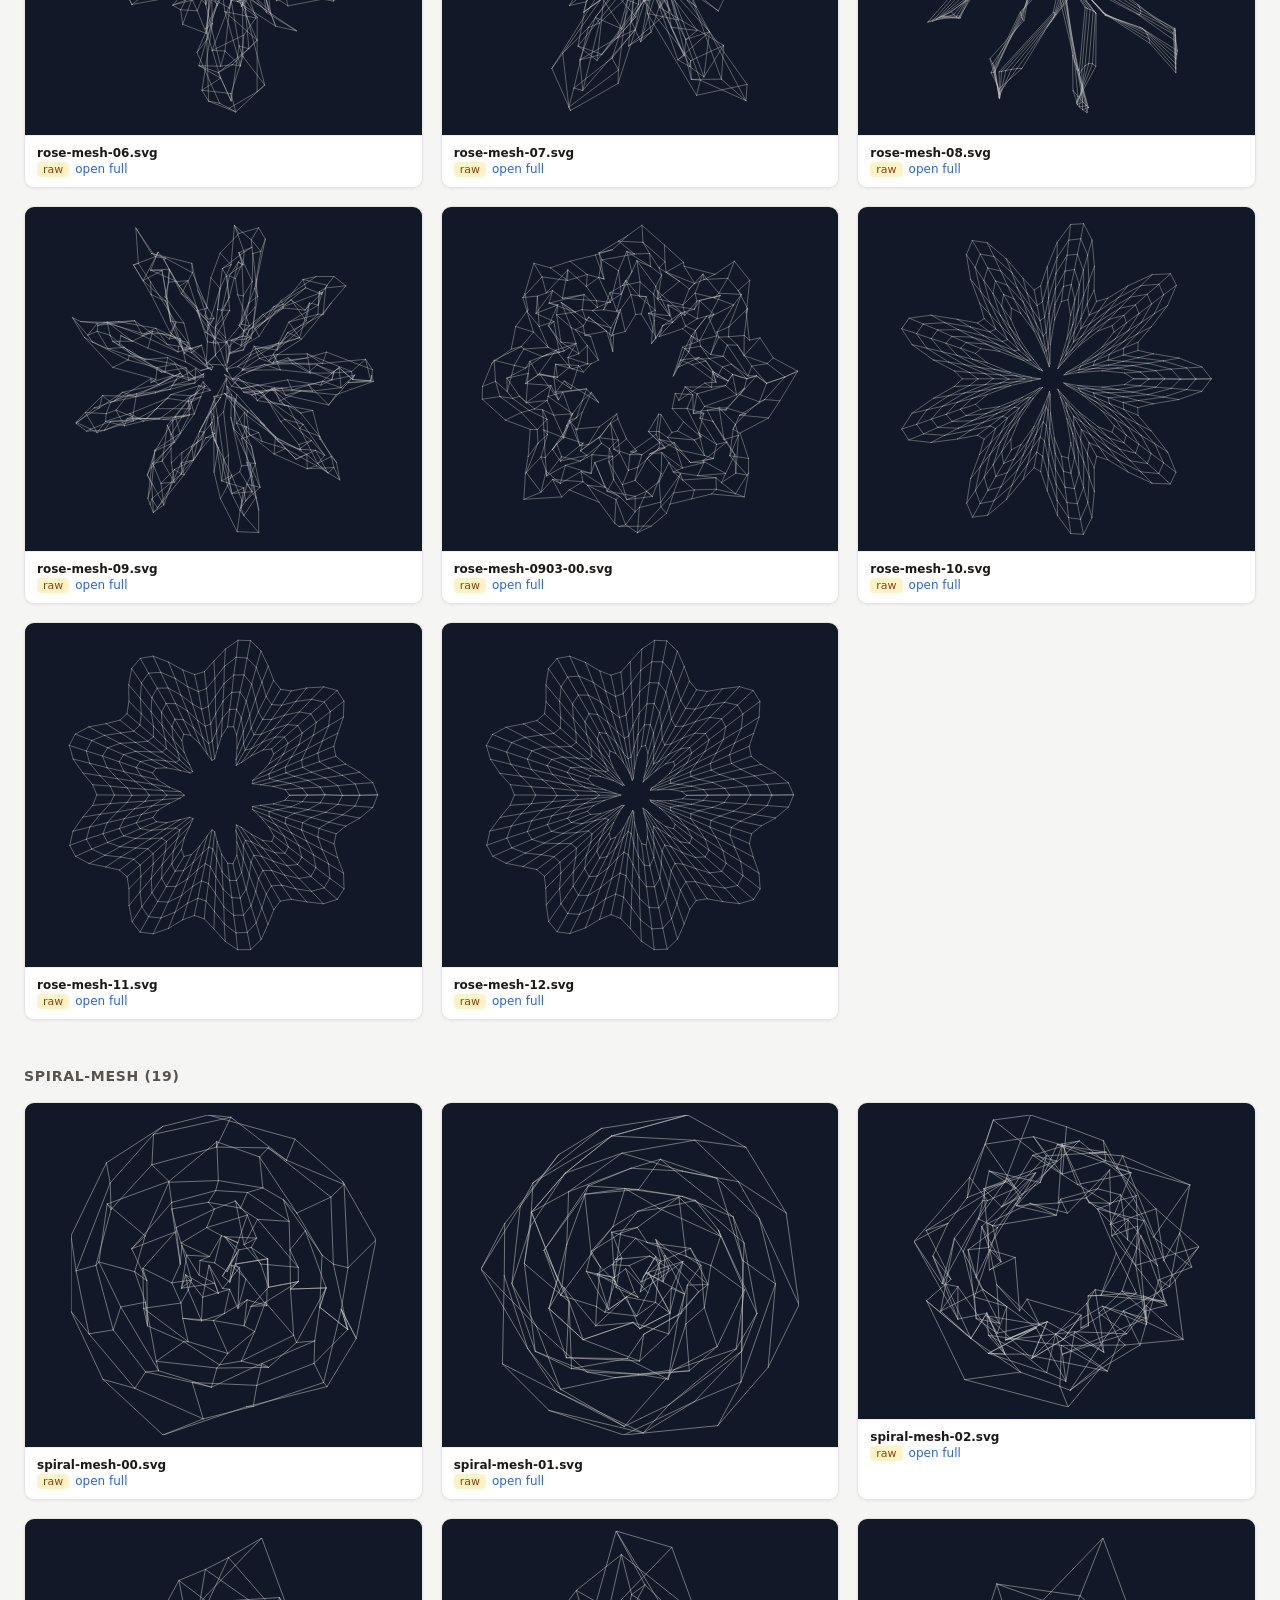
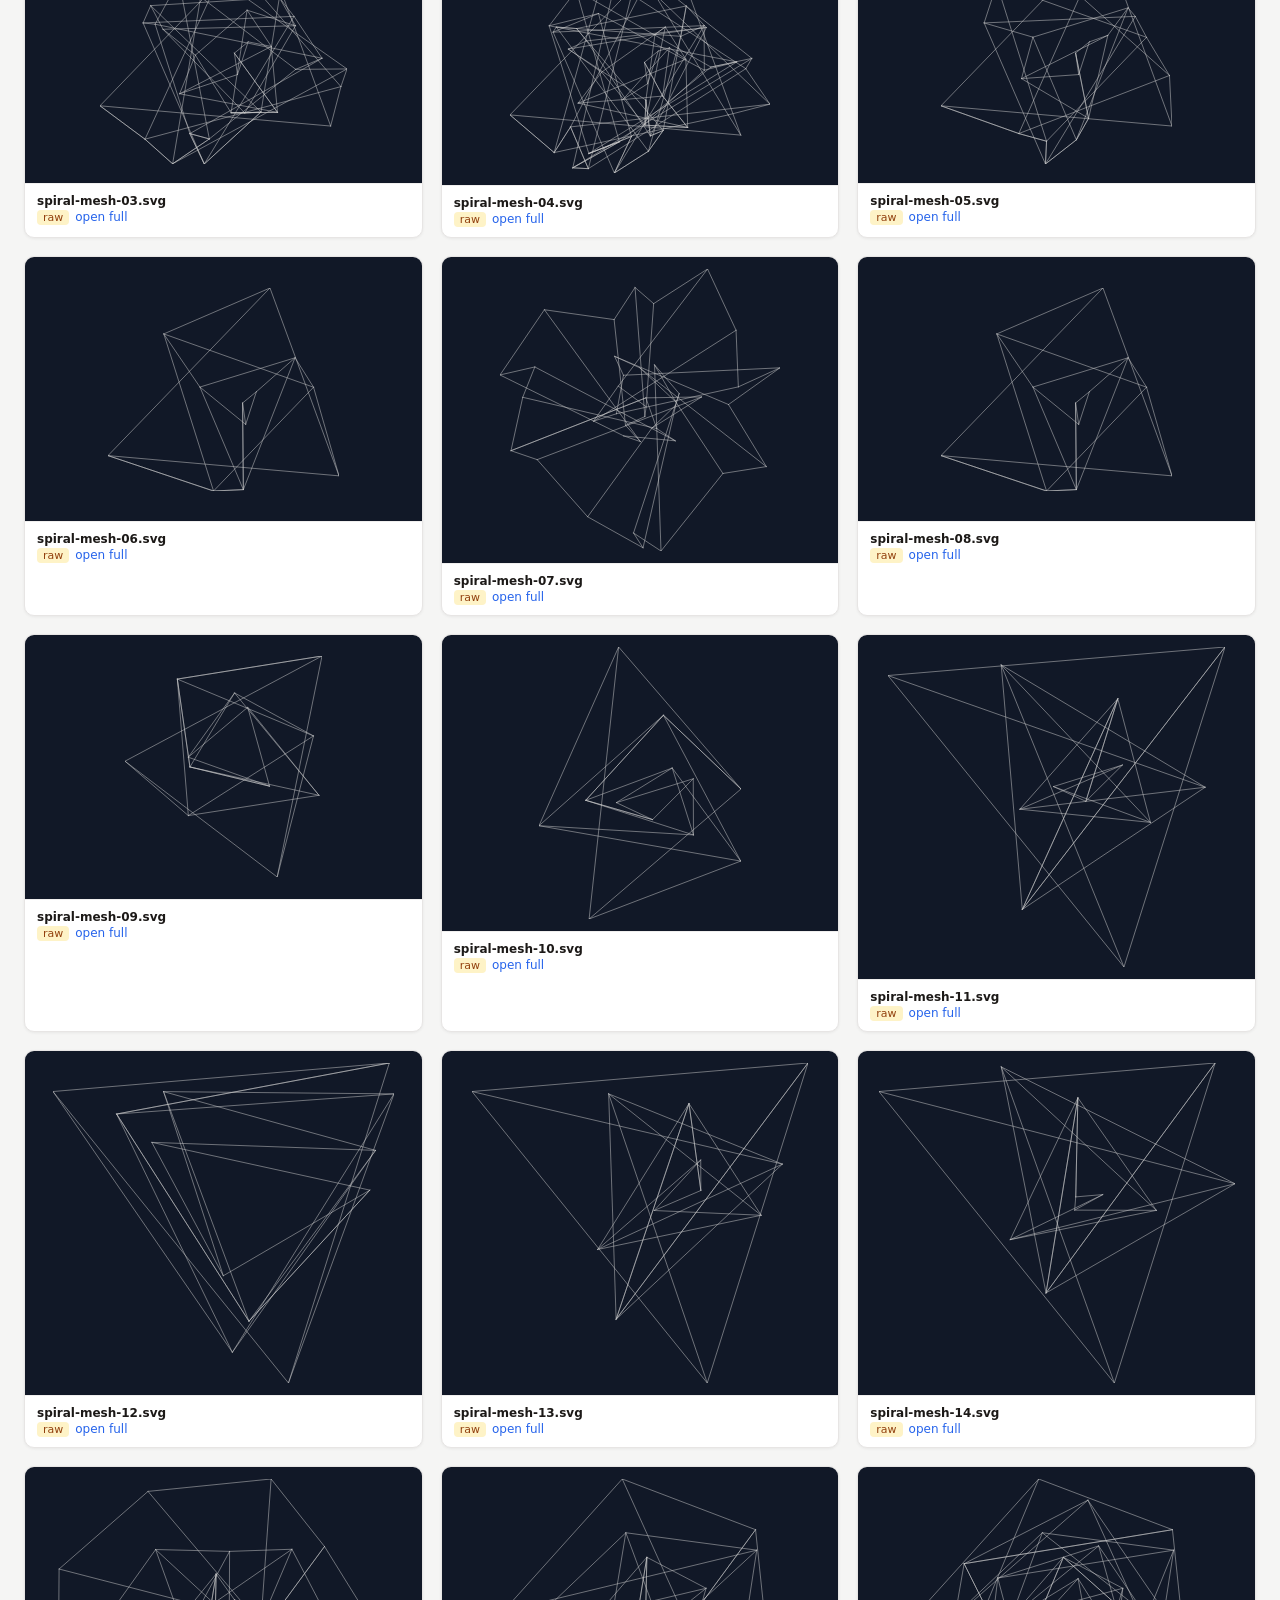
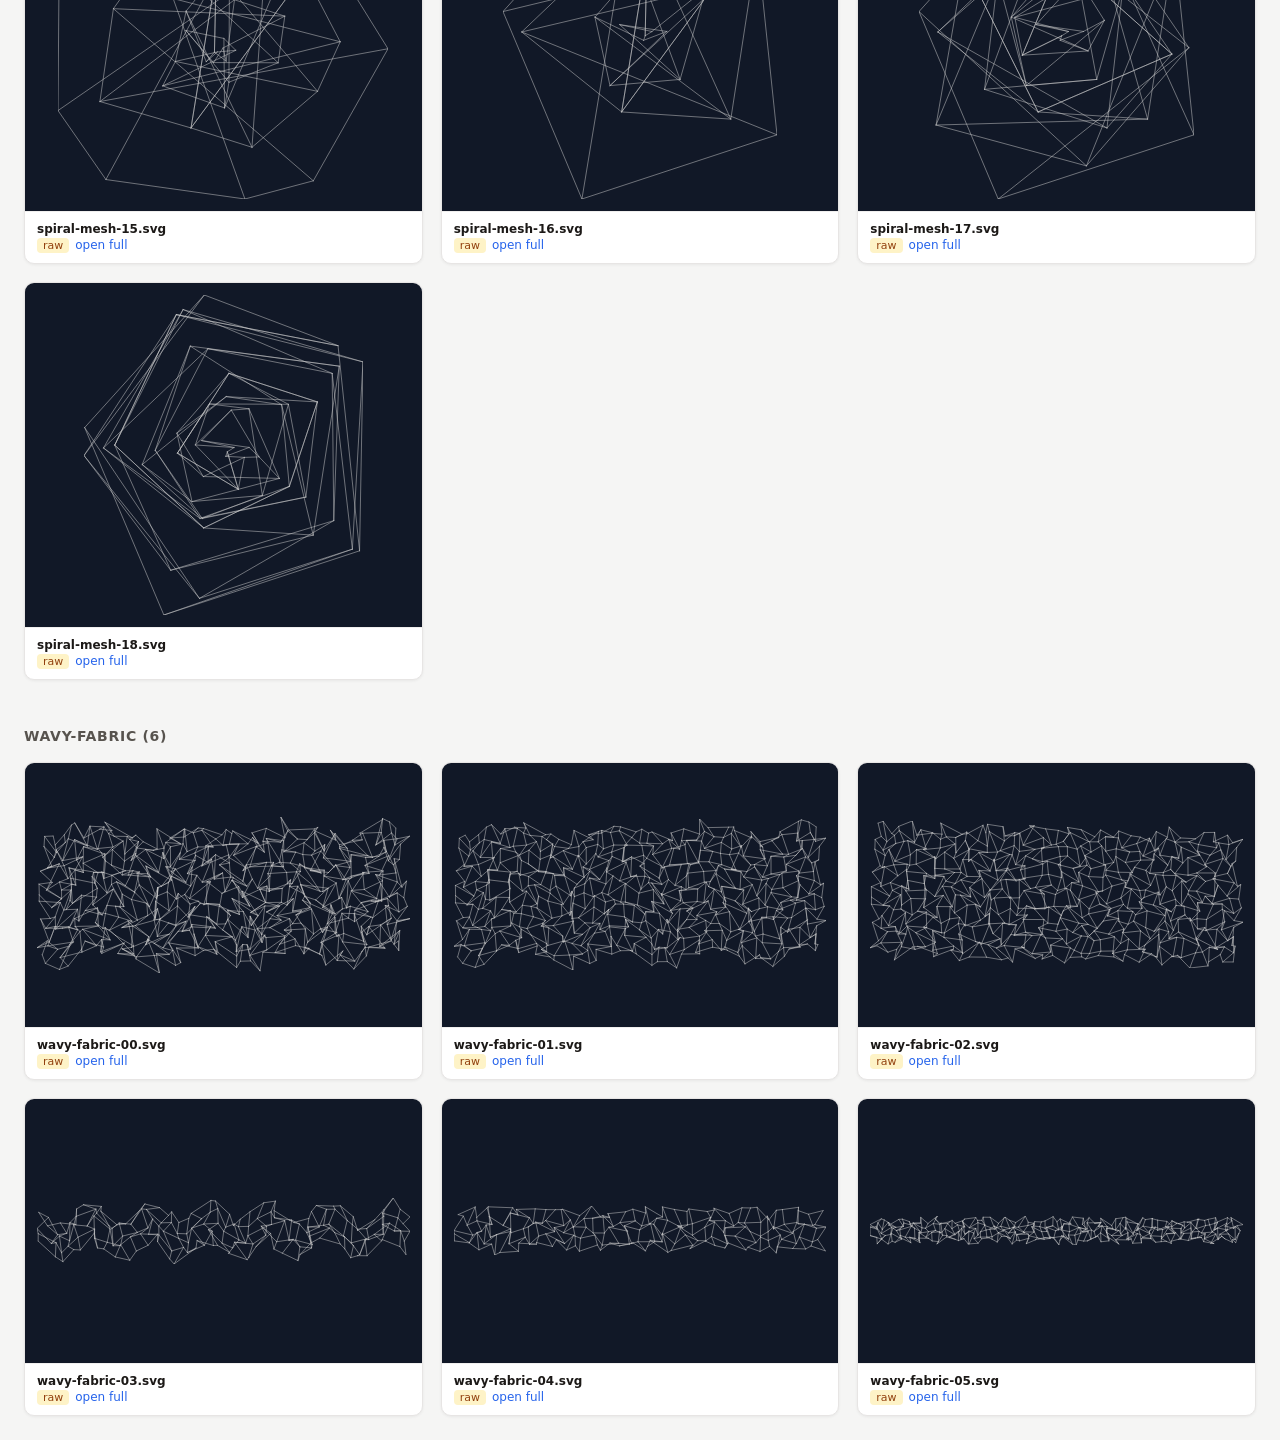
==== commit 4179fa54: "Add nested-polygons, polar-mesh, spiral-mesh + new rose; extend viewers Co-Authored-By: Claude Opus " ====
--- a/gallery.html
+++ b/gallery.html
@@ -52,12 +52,12 @@
         <option value="checker">Checkerboard</option>
       </select>
     </label>
-    <span style="color:#78716c">24 themeable (raw) SVGs</span>
+    <span style="color:#78716c">72 themeable (raw) SVGs</span>
   </div>
 </header>
 <div id="out"></div>
 <script>
-const files=[{"path": "deformed-grid-mesh-00.svg", "family": "deformed-grid-mesh", "raw": true, "label": "deformed-grid-mesh-00.svg"}, {"path": "deformed-grid-mesh-01.svg", "family": "deformed-grid-mesh", "raw": true, "label": "deformed-grid-mesh-01.svg"}, {"path": "deformed-grid-mesh-02.svg", "family": "deformed-grid-mesh", "raw": true, "label": "deformed-grid-mesh-02.svg"}, {"path": "deformed-grid-mesh-03.svg", "family": "deformed-grid-mesh", "raw": true, "label": "deformed-grid-mesh-03.svg"}, {"path": "deformed-grid-mesh-04.svg", "family": "deformed-grid-mesh", "raw": true, "label": "deformed-grid-mesh-04.svg"}, {"path": "rose-mesh-00.svg", "family": "rose-mesh", "raw": true, "label": "rose-mesh-00.svg"}, {"path": "rose-mesh-01.svg", "family": "rose-mesh", "raw": true, "label": "rose-mesh-01.svg"}, {"path": "rose-mesh-02.svg", "family": "rose-mesh", "raw": true, "label": "rose-mesh-02.svg"}, {"path": "rose-mesh-03.svg", "family": "rose-mesh", "raw": true, "label": "rose-mesh-03.svg"}, {"path": "rose-mesh-04.svg", "family": "rose-mesh", "raw": true, "label": "rose-mesh-04.svg"}, {"path": "rose-mesh-05.svg", "family": "rose-mesh", "raw": true, "label": "rose-mesh-05.svg"}, {"path": "rose-mesh-06.svg", "family": "rose-mesh", "raw": true, "label": "rose-mesh-06.svg"}, {"path": "rose-mesh-07.svg", "family": "rose-mesh", "raw": true, "label": "rose-mesh-07.svg"}, {"path": "rose-mesh-08.svg", "family": "rose-mesh", "raw": true, "label": "rose-mesh-08.svg"}, {"path": "rose-mesh-09.svg", "family": "rose-mesh", "raw": true, "label": "rose-mesh-09.svg"}, {"path": "rose-mesh-10.svg", "family": "rose-mesh", "raw": true, "label": "rose-mesh-10.svg"}, {"path": "rose-mesh-11.svg", "family": "rose-mesh", "raw": true, "label": "rose-mesh-11.svg"}, {"path": "rose-mesh-12.svg", "family": "rose-mesh", "raw": true, "label": "rose-mesh-12.svg"}, {"path": "wavy-fabric-00.svg", "family": "wavy-fabric", "raw": true, "label": "wavy-fabric-00.svg"}, {"path": "wavy-fabric-01.svg", "family": "wavy-fabric", "raw": true, "label": "wavy-fabric-01.svg"}, {"path": "wavy-fabric-02.svg", "family": "wavy-fabric", "raw": true, "label": "wavy-fabric-02.svg"}, {"path": "wavy-fabric-03.svg", "family": "wavy-fabric", "raw": true, "label": "wavy-fabric-03.svg"}, {"path": "wavy-fabric-04.svg", "family": "wavy-fabric", "raw": true, "label": "wavy-fabric-04.svg"}, {"path": "wavy-fabric-05.svg", "family": "wavy-fabric", "raw": true, "label": "wavy-fabric-05.svg"}];
+const files=[{"path": "deformed-grid-mesh-00.svg", "family": "deformed-grid-mesh", "raw": true, "label": "deformed-grid-mesh-00.svg"}, {"path": "deformed-grid-mesh-01.svg", "family": "deformed-grid-mesh", "raw": true, "label": "deformed-grid-mesh-01.svg"}, {"path": "deformed-grid-mesh-02.svg", "family": "deformed-grid-mesh", "raw": true, "label": "deformed-grid-mesh-02.svg"}, {"path": "deformed-grid-mesh-03.svg", "family": "deformed-grid-mesh", "raw": true, "label": "deformed-grid-mesh-03.svg"}, {"path": "deformed-grid-mesh-04.svg", "family": "deformed-grid-mesh", "raw": true, "label": "deformed-grid-mesh-04.svg"}, {"path": "nested-polygons-00.svg", "family": "nested-polygons", "raw": true, "label": "nested-polygons-00.svg"}, {"path": "nested-polygons-01.svg", "family": "nested-polygons", "raw": true, "label": "nested-polygons-01.svg"}, {"path": "nested-polygons-02.svg", "family": "nested-polygons", "raw": true, "label": "nested-polygons-02.svg"}, {"path": "nested-polygons-03.svg", "family": "nested-polygons", "raw": true, "label": "nested-polygons-03.svg"}, {"path": "nested-polygons-04.svg", "family": "nested-polygons", "raw": true, "label": "nested-polygons-04.svg"}, {"path": "nested-polygons-05.svg", "family": "nested-polygons", "raw": true, "label": "nested-polygons-05.svg"}, {"path": "nested-polygons-06.svg", "family": "nested-polygons", "raw": true, "label": "nested-polygons-06.svg"}, {"path": "nested-polygons-07.svg", "family": "nested-polygons", "raw": true, "label": "nested-polygons-07.svg"}, {"path": "nested-polygons-08.svg", "family": "nested-polygons", "raw": true, "label": "nested-polygons-08.svg"}, {"path": "nested-polygons-09.svg", "family": "nested-polygons", "raw": true, "label": "nested-polygons-09.svg"}, {"path": "nested-polygons-10.svg", "family": "nested-polygons", "raw": true, "label": "nested-polygons-10.svg"}, {"path": "nested-polygons-11.svg", "family": "nested-polygons", "raw": true, "label": "nested-polygons-11.svg"}, {"path": "polar-mesh-00.svg", "family": "polar-mesh", "raw": true, "label": "polar-mesh-00.svg"}, {"path": "polar-mesh-01.svg", "family": "polar-mesh", "raw": true, "label": "polar-mesh-01.svg"}, {"path": "polar-mesh-02.svg", "family": "polar-mesh", "raw": true, "label": "polar-mesh-02.svg"}, {"path": "polar-mesh-03.svg", "family": "polar-mesh", "raw": true, "label": "polar-mesh-03.svg"}, {"path": "polar-mesh-04.svg", "family": "polar-mesh", "raw": true, "label": "polar-mesh-04.svg"}, {"path": "polar-mesh-05.svg", "family": "polar-mesh", "raw": true, "label": "polar-mesh-05.svg"}, {"path": "polar-mesh-06.svg", "family": "polar-mesh", "raw": true, "label": "polar-mesh-06.svg"}, {"path": "polar-mesh-07.svg", "family": "polar-mesh", "raw": true, "label": "polar-mesh-07.svg"}, {"path": "polar-mesh-08.svg", "family": "polar-mesh", "raw": true, "label": "polar-mesh-08.svg"}, {"path": "polar-mesh-09.svg", "family": "polar-mesh", "raw": true, "label": "polar-mesh-09.svg"}, {"path": "polar-mesh-10.svg", "family": "polar-mesh", "raw": true, "label": "polar-mesh-10.svg"}, {"path": "polar-mesh-11.svg", "family": "polar-mesh", "raw": true, "label": "polar-mesh-11.svg"}, {"path": "polar-mesh-12.svg", "family": "polar-mesh", "raw": true, "label": "polar-mesh-12.svg"}, {"path": "polar-mesh-13.svg", "family": "polar-mesh", "raw": true, "label": "polar-mesh-13.svg"}, {"path": "polar-mesh-14.svg", "family": "polar-mesh", "raw": true, "label": "polar-mesh-14.svg"}, {"path": "polar-mesh-15.svg", "family": "polar-mesh", "raw": true, "label": "polar-mesh-15.svg"}, {"path": "rose-mesh-00.svg", "family": "rose-mesh", "raw": true, "label": "rose-mesh-00.svg"}, {"path": "rose-mesh-01.svg", "family": "rose-mesh", "raw": true, "label": "rose-mesh-01.svg"}, {"path": "rose-mesh-02.svg", "family": "rose-mesh", "raw": true, "label": "rose-mesh-02.svg"}, {"path": "rose-mesh-03.svg", "family": "rose-mesh", "raw": true, "label": "rose-mesh-03.svg"}, {"path": "rose-mesh-04.svg", "family": "rose-mesh", "raw": true, "label": "rose-mesh-04.svg"}, {"path": "rose-mesh-05.svg", "family": "rose-mesh", "raw": true, "label": "rose-mesh-05.svg"}, {"path": "rose-mesh-06.svg", "family": "rose-mesh", "raw": true, "label": "rose-mesh-06.svg"}, {"path": "rose-mesh-07.svg", "family": "rose-mesh", "raw": true, "label": "rose-mesh-07.svg"}, {"path": "rose-mesh-08.svg", "family": "rose-mesh", "raw": true, "label": "rose-mesh-08.svg"}, {"path": "rose-mesh-09.svg", "family": "rose-mesh", "raw": true, "label": "rose-mesh-09.svg"}, {"path": "rose-mesh-0903-00.svg", "family": "rose-mesh", "raw": true, "label": "rose-mesh-0903-00.svg"}, {"path": "rose-mesh-10.svg", "family": "rose-mesh", "raw": true, "label": "rose-mesh-10.svg"}, {"path": "rose-mesh-11.svg", "family": "rose-mesh", "raw": true, "label": "rose-mesh-11.svg"}, {"path": "rose-mesh-12.svg", "family": "rose-mesh", "raw": true, "label": "rose-mesh-12.svg"}, {"path": "spiral-mesh-00.svg", "family": "spiral-mesh", "raw": true, "label": "spiral-mesh-00.svg"}, {"path": "spiral-mesh-01.svg", "family": "spiral-mesh", "raw": true, "label": "spiral-mesh-01.svg"}, {"path": "spiral-mesh-02.svg", "family": "spiral-mesh", "raw": true, "label": "spiral-mesh-02.svg"}, {"path": "spiral-mesh-03.svg", "family": "spiral-mesh", "raw": true, "label": "spiral-mesh-03.svg"}, {"path": "spiral-mesh-04.svg", "family": "spiral-mesh", "raw": true, "label": "spiral-mesh-04.svg"}, {"path": "spiral-mesh-05.svg", "family": "spiral-mesh", "raw": true, "label": "spiral-mesh-05.svg"}, {"path": "spiral-mesh-06.svg", "family": "spiral-mesh", "raw": true, "label": "spiral-mesh-06.svg"}, {"path": "spiral-mesh-07.svg", "family": "spiral-mesh", "raw": true, "label": "spiral-mesh-07.svg"}, {"path": "spiral-mesh-08.svg", "family": "spiral-mesh", "raw": true, "label": "spiral-mesh-08.svg"}, {"path": "spiral-mesh-09.svg", "family": "spiral-mesh", "raw": true, "label": "spiral-mesh-09.svg"}, {"path": "spiral-mesh-10.svg", "family": "spiral-mesh", "raw": true, "label": "spiral-mesh-10.svg"}, {"path": "spiral-mesh-11.svg", "family": "spiral-mesh", "raw": true, "label": "spiral-mesh-11.svg"}, {"path": "spiral-mesh-12.svg", "family": "spiral-mesh", "raw": true, "label": "spiral-mesh-12.svg"}, {"path": "spiral-mesh-13.svg", "family": "spiral-mesh", "raw": true, "label": "spiral-mesh-13.svg"}, {"path": "spiral-mesh-14.svg", "family": "spiral-mesh", "raw": true, "label": "spiral-mesh-14.svg"}, {"path": "spiral-mesh-15.svg", "family": "spiral-mesh", "raw": true, "label": "spiral-mesh-15.svg"}, {"path": "spiral-mesh-16.svg", "family": "spiral-mesh", "raw": true, "label": "spiral-mesh-16.svg"}, {"path": "spiral-mesh-17.svg", "family": "spiral-mesh", "raw": true, "label": "spiral-mesh-17.svg"}, {"path": "spiral-mesh-18.svg", "family": "spiral-mesh", "raw": true, "label": "spiral-mesh-18.svg"}, {"path": "wavy-fabric-00.svg", "family": "wavy-fabric", "raw": true, "label": "wavy-fabric-00.svg"}, {"path": "wavy-fabric-01.svg", "family": "wavy-fabric", "raw": true, "label": "wavy-fabric-01.svg"}, {"path": "wavy-fabric-02.svg", "family": "wavy-fabric", "raw": true, "label": "wavy-fabric-02.svg"}, {"path": "wavy-fabric-03.svg", "family": "wavy-fabric", "raw": true, "label": "wavy-fabric-03.svg"}, {"path": "wavy-fabric-04.svg", "family": "wavy-fabric", "raw": true, "label": "wavy-fabric-04.svg"}, {"path": "wavy-fabric-05.svg", "family": "wavy-fabric", "raw": true, "label": "wavy-fabric-05.svg"}];
 const out=document.getElementById('out');
 const famSel=document.getElementById('famSel');
 [...new Set(files.map(f=>f.family))].sort().forEach(fm=>{
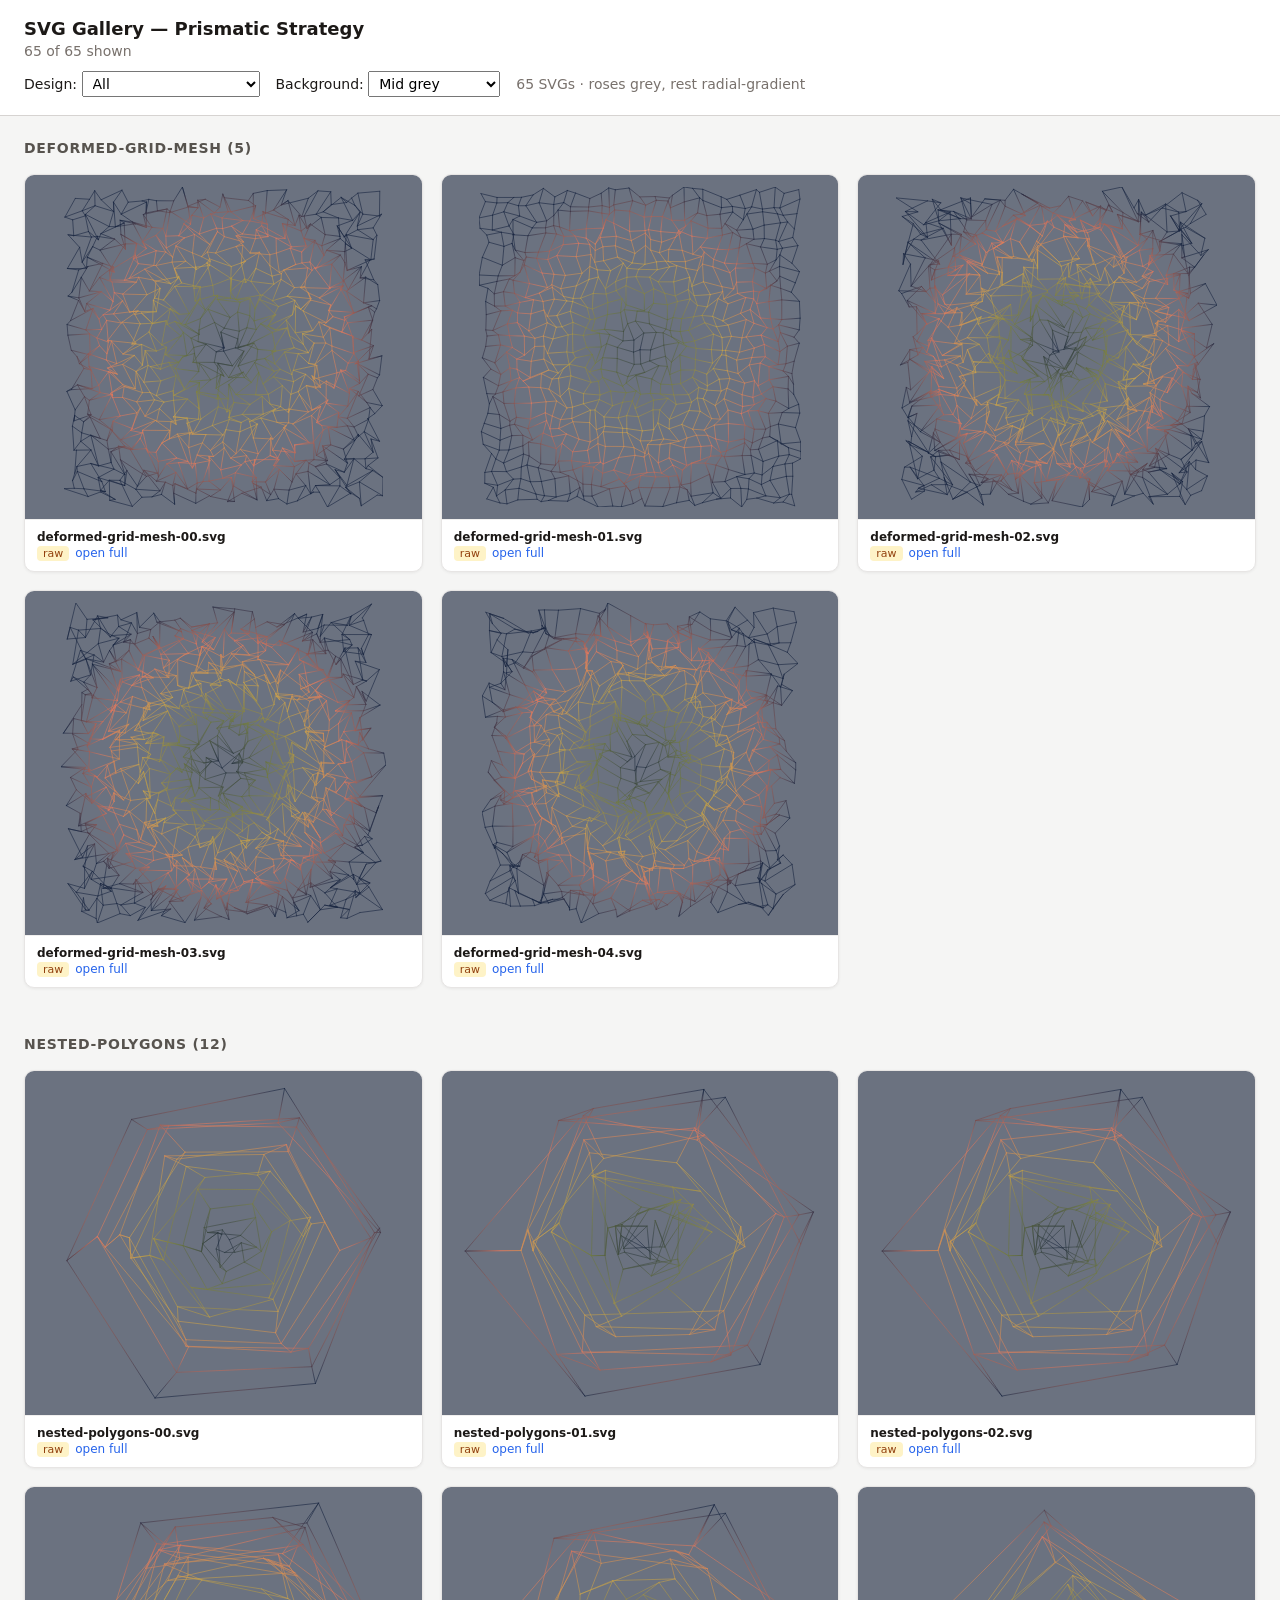
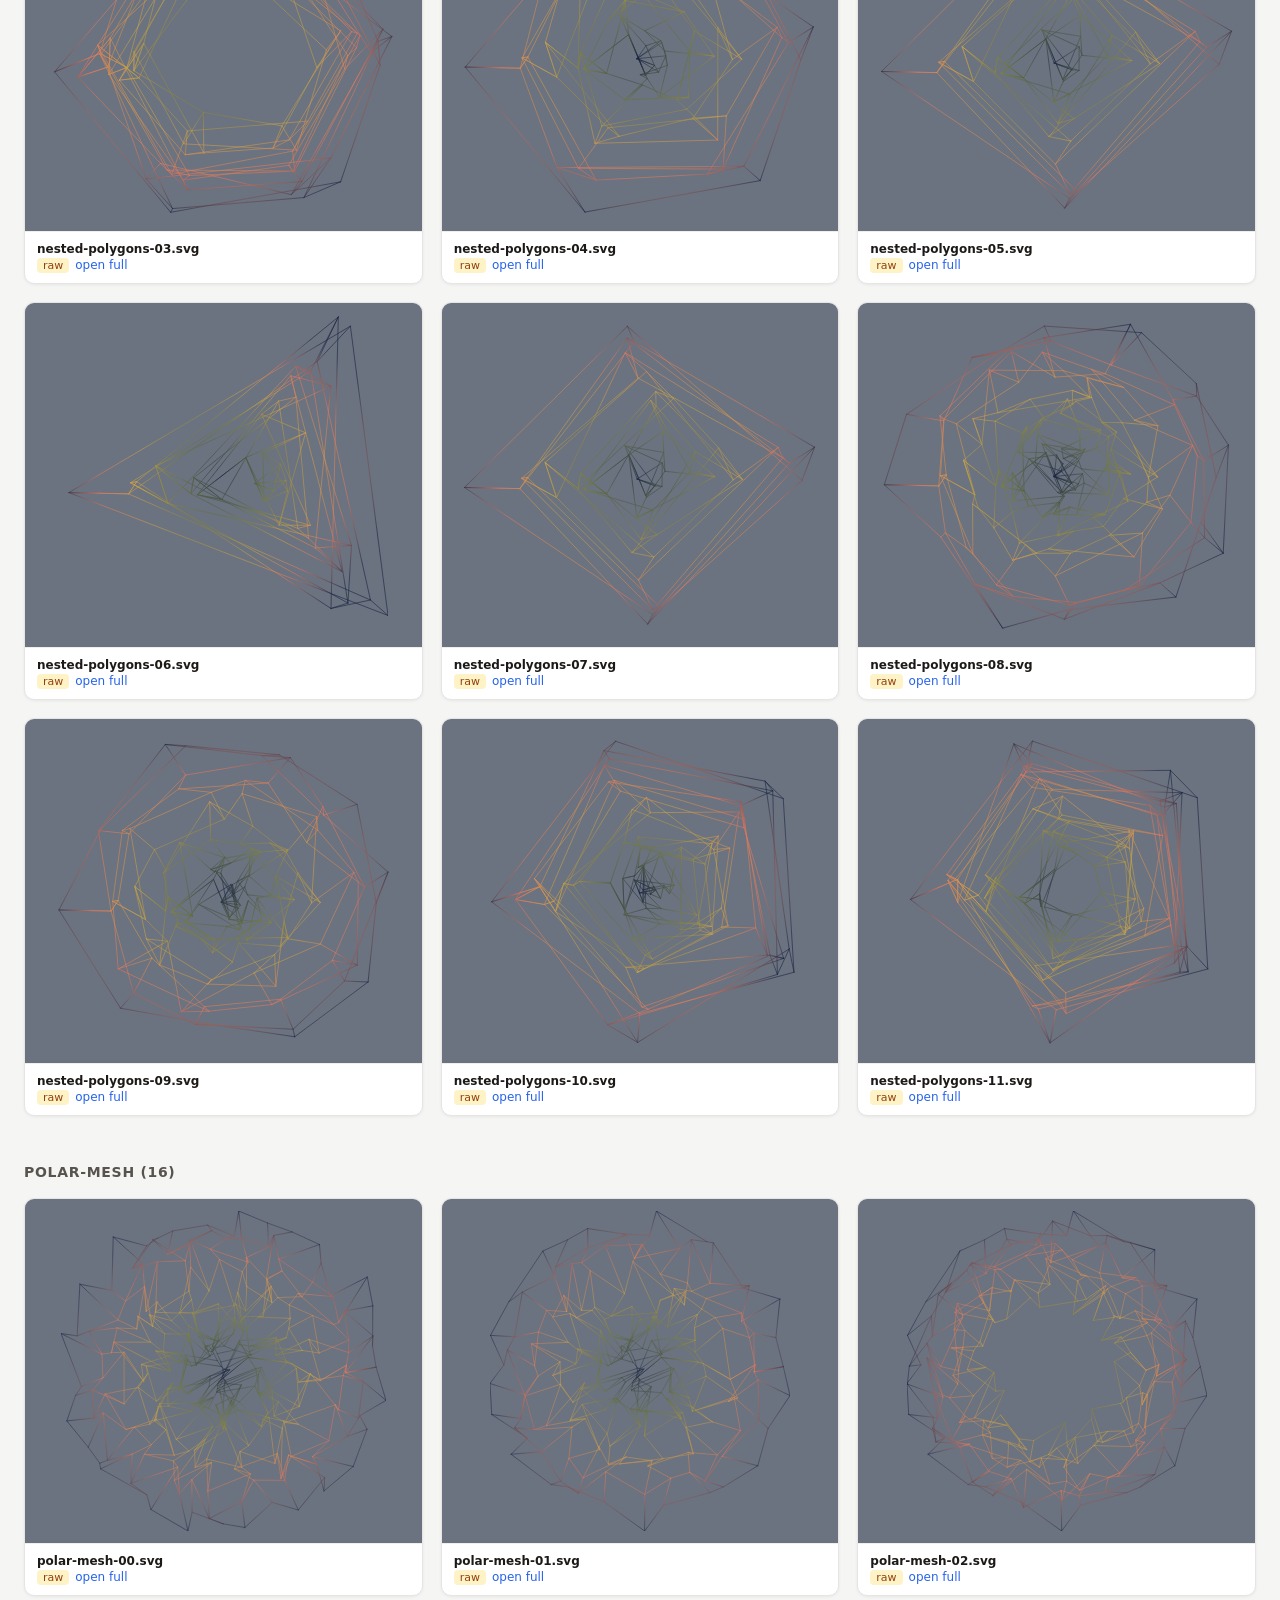
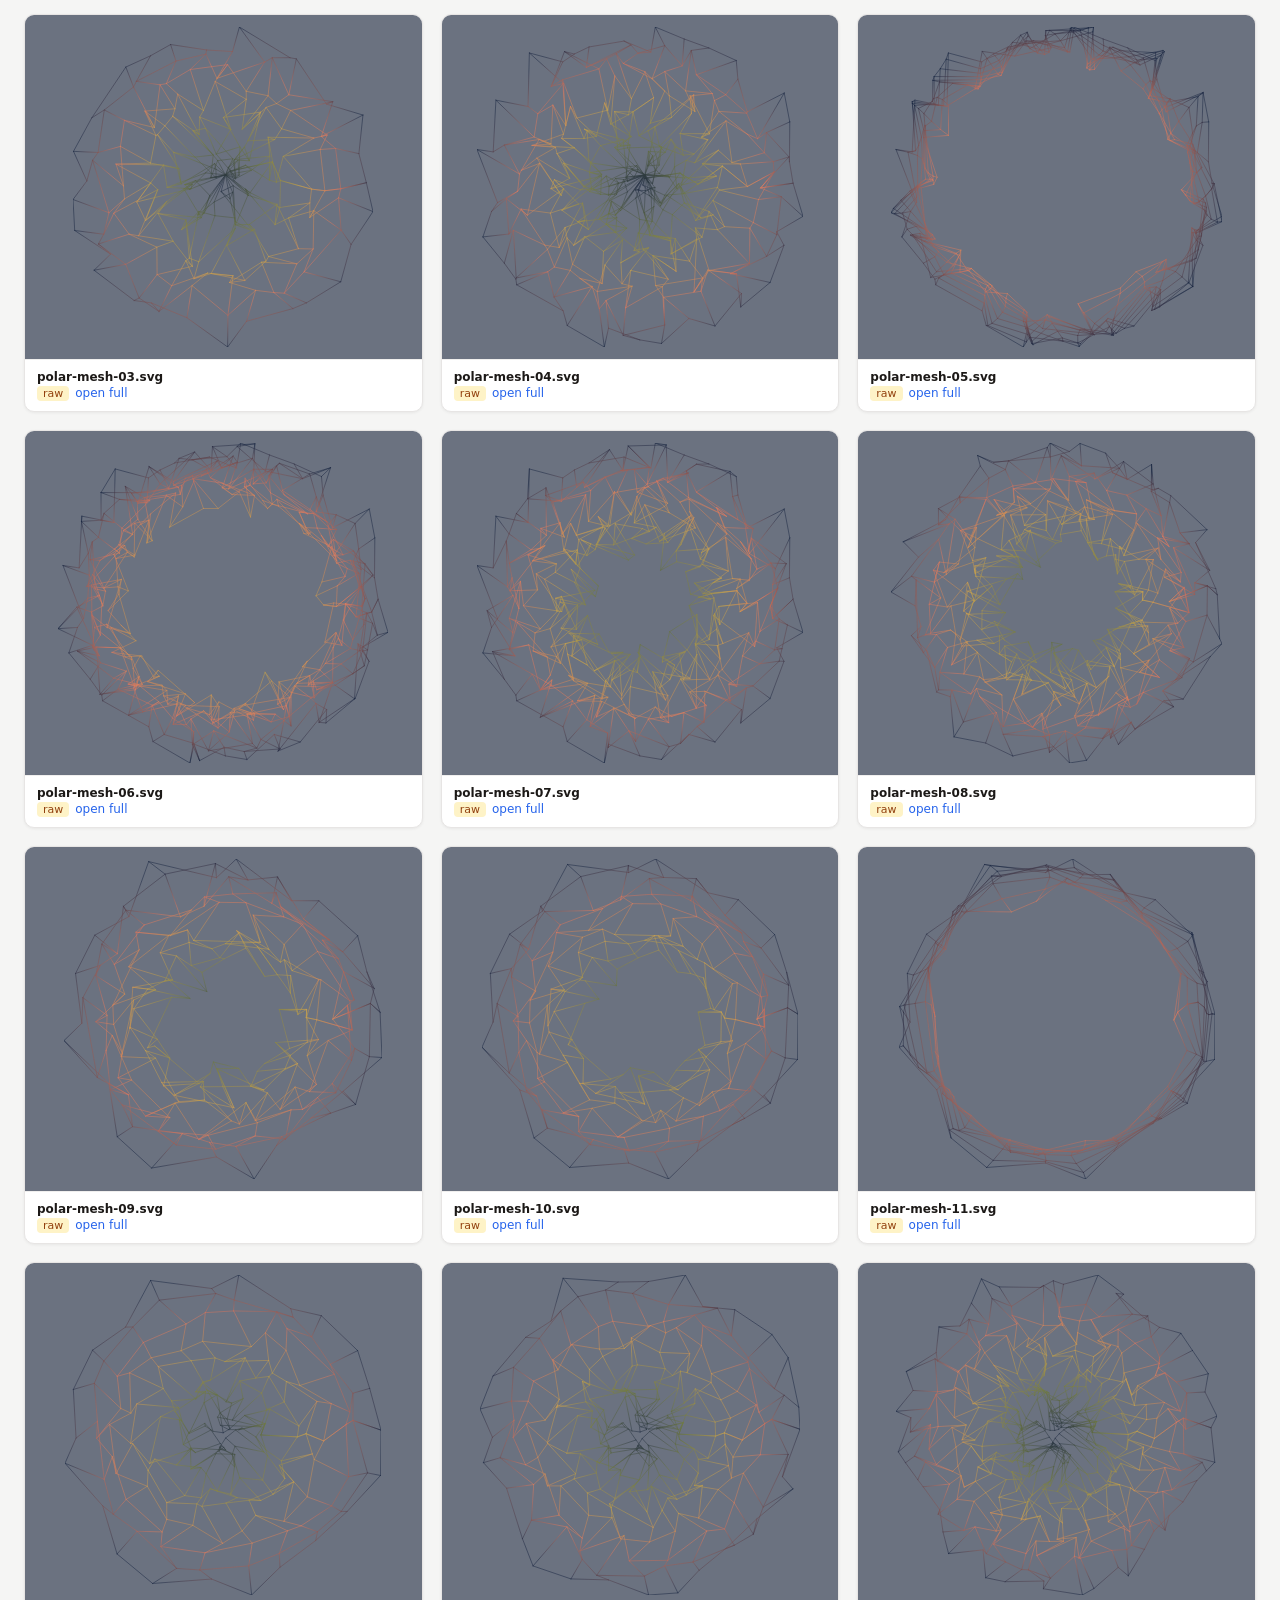
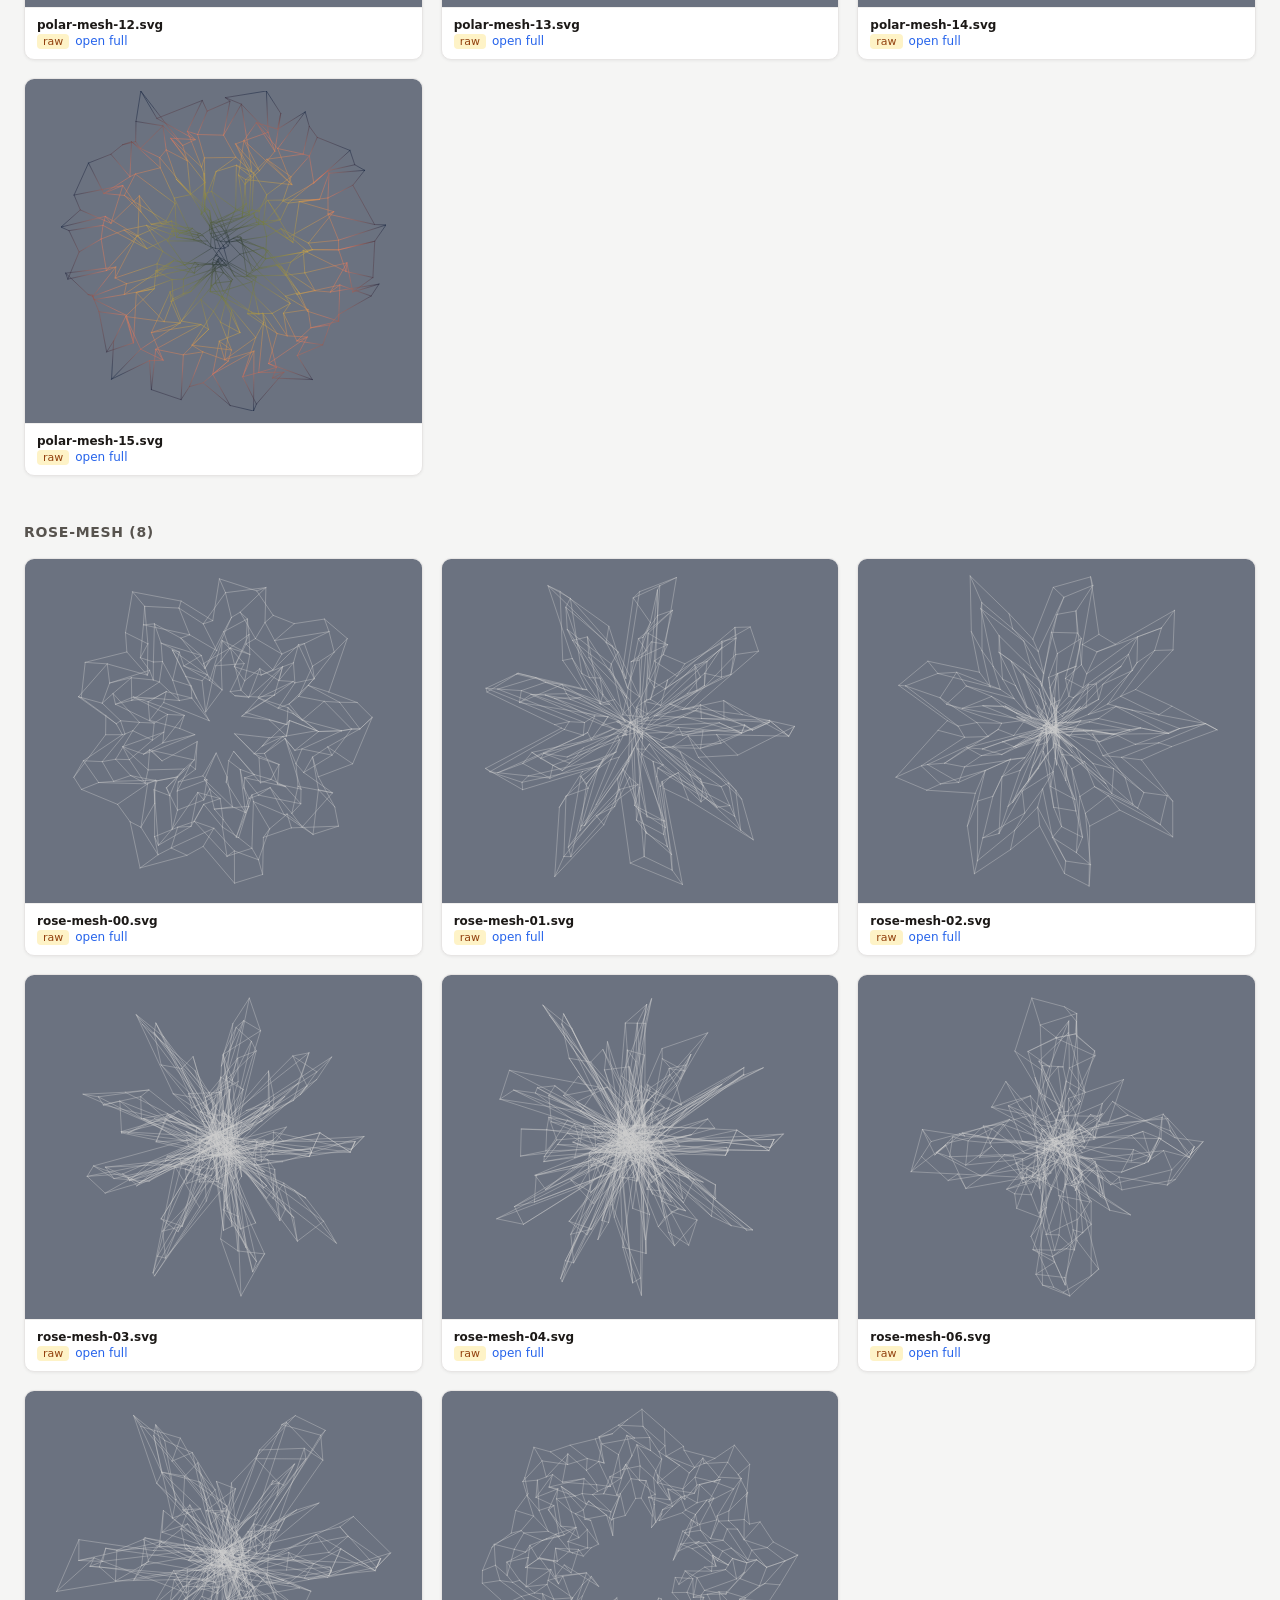
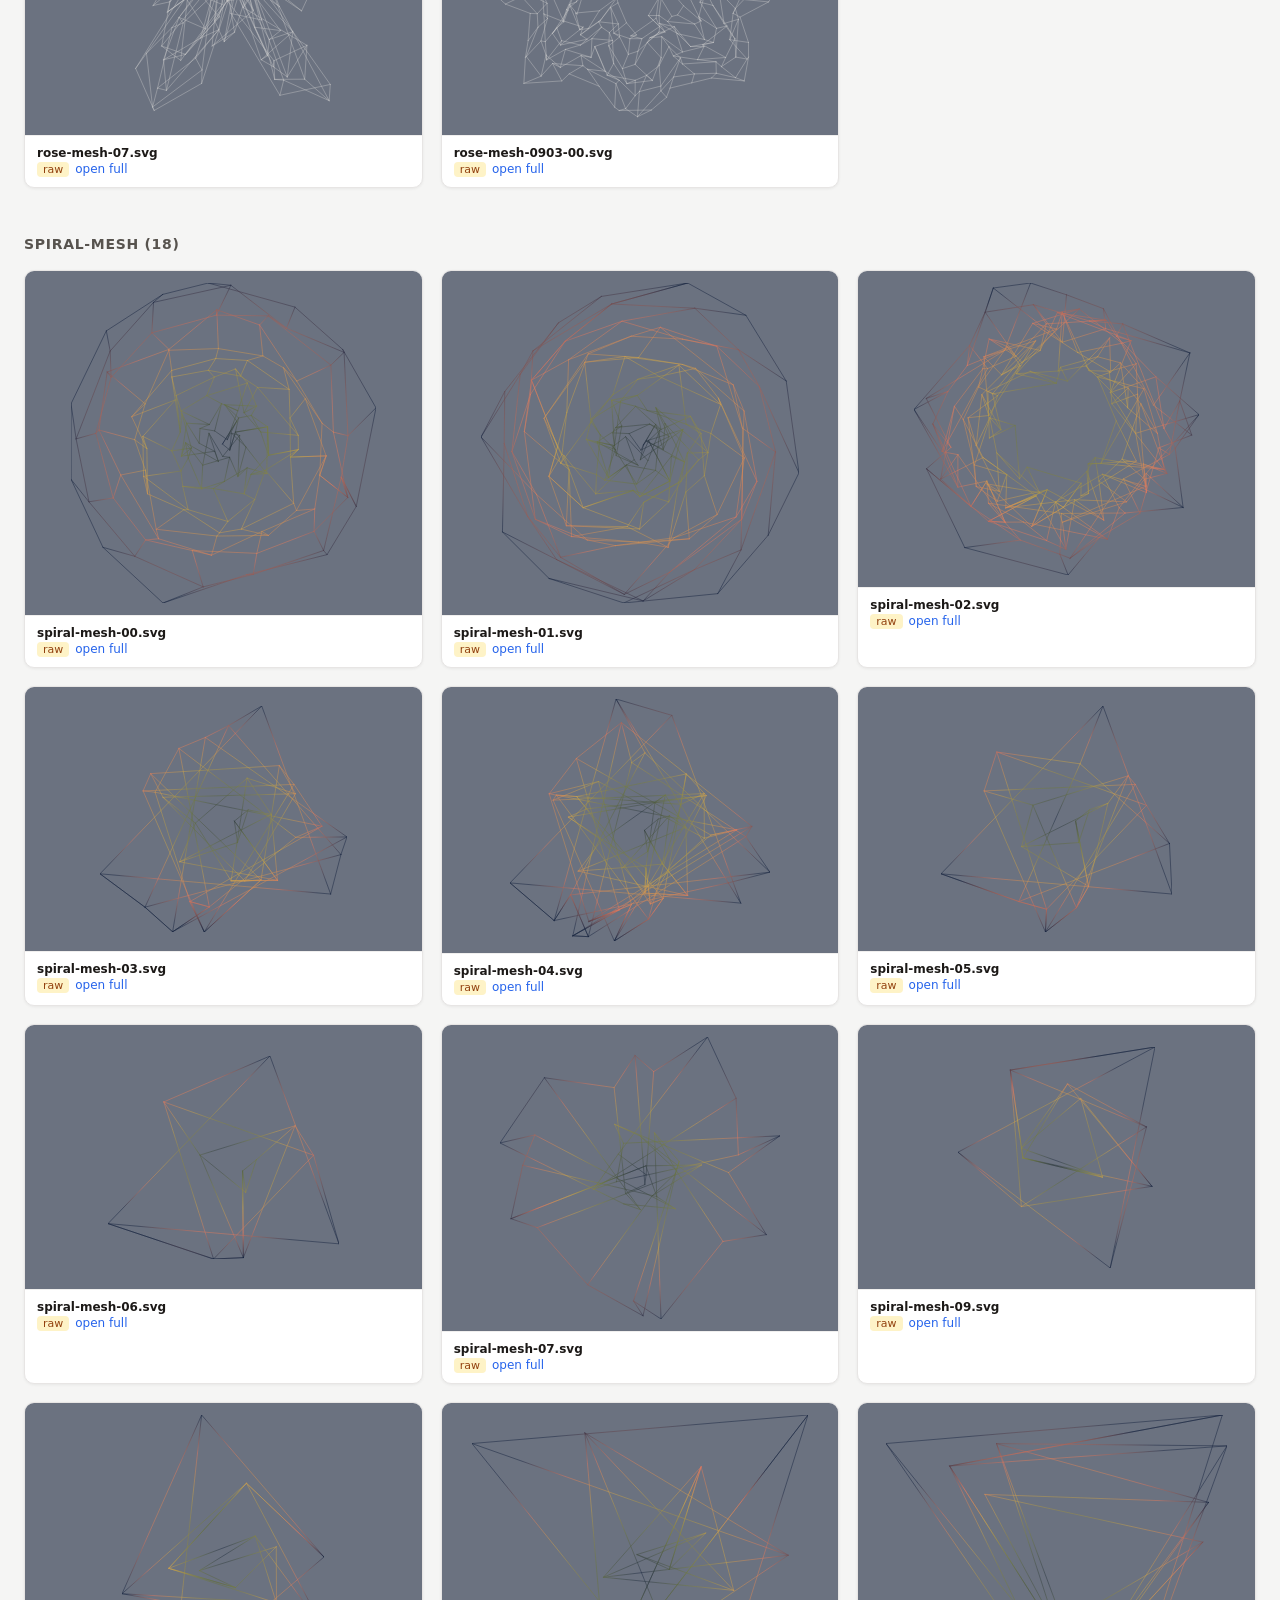
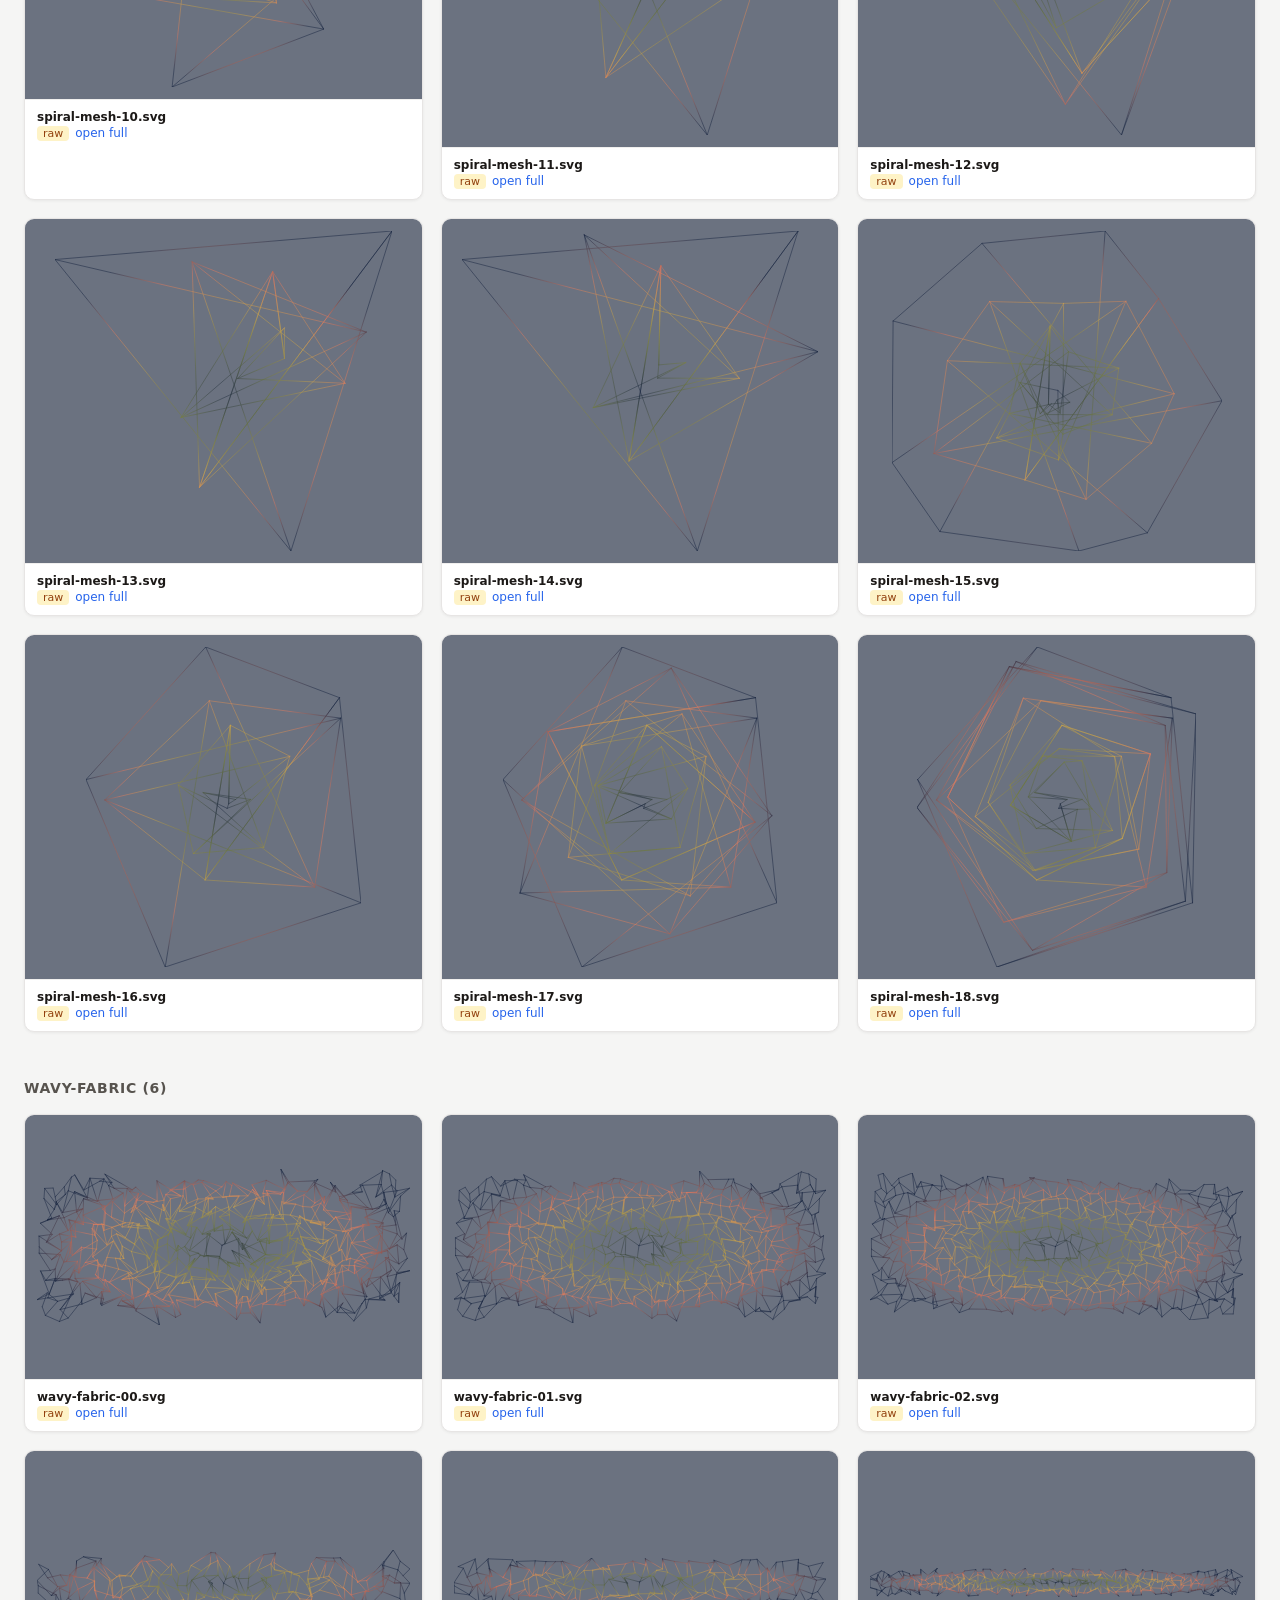
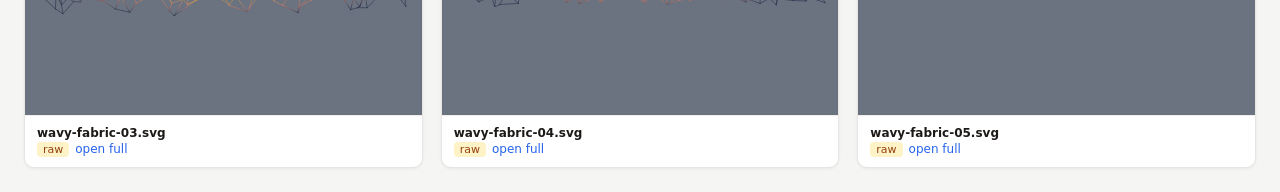
==== commit d5fb610c: "Bake radial gradient into non-rose meshes; prune roses + duplicate spiral Removed rose-mesh 05/08/09" ====
--- a/gallery.html
+++ b/gallery.html
@@ -46,18 +46,18 @@
     <input type="checkbox" id="chkFinal" checked hidden><input type="checkbox" id="chkRaw" checked hidden>
     <label>Background:
       <select id="bgSel">
+        <option value="mid">Mid grey</option>
+        <option value="light">White</option>
         <option value="dark">Dark</option>
-        <option value="light">White</option>
-        <option value="mid">Mid grey</option>
         <option value="checker">Checkerboard</option>
       </select>
     </label>
-    <span style="color:#78716c">72 themeable (raw) SVGs</span>
+    <span style="color:#78716c">65 SVGs · roses grey, rest radial-gradient</span>
   </div>
 </header>
 <div id="out"></div>
 <script>
-const files=[{"path": "deformed-grid-mesh-00.svg", "family": "deformed-grid-mesh", "raw": true, "label": "deformed-grid-mesh-00.svg"}, {"path": "deformed-grid-mesh-01.svg", "family": "deformed-grid-mesh", "raw": true, "label": "deformed-grid-mesh-01.svg"}, {"path": "deformed-grid-mesh-02.svg", "family": "deformed-grid-mesh", "raw": true, "label": "deformed-grid-mesh-02.svg"}, {"path": "deformed-grid-mesh-03.svg", "family": "deformed-grid-mesh", "raw": true, "label": "deformed-grid-mesh-03.svg"}, {"path": "deformed-grid-mesh-04.svg", "family": "deformed-grid-mesh", "raw": true, "label": "deformed-grid-mesh-04.svg"}, {"path": "nested-polygons-00.svg", "family": "nested-polygons", "raw": true, "label": "nested-polygons-00.svg"}, {"path": "nested-polygons-01.svg", "family": "nested-polygons", "raw": true, "label": "nested-polygons-01.svg"}, {"path": "nested-polygons-02.svg", "family": "nested-polygons", "raw": true, "label": "nested-polygons-02.svg"}, {"path": "nested-polygons-03.svg", "family": "nested-polygons", "raw": true, "label": "nested-polygons-03.svg"}, {"path": "nested-polygons-04.svg", "family": "nested-polygons", "raw": true, "label": "nested-polygons-04.svg"}, {"path": "nested-polygons-05.svg", "family": "nested-polygons", "raw": true, "label": "nested-polygons-05.svg"}, {"path": "nested-polygons-06.svg", "family": "nested-polygons", "raw": true, "label": "nested-polygons-06.svg"}, {"path": "nested-polygons-07.svg", "family": "nested-polygons", "raw": true, "label": "nested-polygons-07.svg"}, {"path": "nested-polygons-08.svg", "family": "nested-polygons", "raw": true, "label": "nested-polygons-08.svg"}, {"path": "nested-polygons-09.svg", "family": "nested-polygons", "raw": true, "label": "nested-polygons-09.svg"}, {"path": "nested-polygons-10.svg", "family": "nested-polygons", "raw": true, "label": "nested-polygons-10.svg"}, {"path": "nested-polygons-11.svg", "family": "nested-polygons", "raw": true, "label": "nested-polygons-11.svg"}, {"path": "polar-mesh-00.svg", "family": "polar-mesh", "raw": true, "label": "polar-mesh-00.svg"}, {"path": "polar-mesh-01.svg", "family": "polar-mesh", "raw": true, "label": "polar-mesh-01.svg"}, {"path": "polar-mesh-02.svg", "family": "polar-mesh", "raw": true, "label": "polar-mesh-02.svg"}, {"path": "polar-mesh-03.svg", "family": "polar-mesh", "raw": true, "label": "polar-mesh-03.svg"}, {"path": "polar-mesh-04.svg", "family": "polar-mesh", "raw": true, "label": "polar-mesh-04.svg"}, {"path": "polar-mesh-05.svg", "family": "polar-mesh", "raw": true, "label": "polar-mesh-05.svg"}, {"path": "polar-mesh-06.svg", "family": "polar-mesh", "raw": true, "label": "polar-mesh-06.svg"}, {"path": "polar-mesh-07.svg", "family": "polar-mesh", "raw": true, "label": "polar-mesh-07.svg"}, {"path": "polar-mesh-08.svg", "family": "polar-mesh", "raw": true, "label": "polar-mesh-08.svg"}, {"path": "polar-mesh-09.svg", "family": "polar-mesh", "raw": true, "label": "polar-mesh-09.svg"}, {"path": "polar-mesh-10.svg", "family": "polar-mesh", "raw": true, "label": "polar-mesh-10.svg"}, {"path": "polar-mesh-11.svg", "family": "polar-mesh", "raw": true, "label": "polar-mesh-11.svg"}, {"path": "polar-mesh-12.svg", "family": "polar-mesh", "raw": true, "label": "polar-mesh-12.svg"}, {"path": "polar-mesh-13.svg", "family": "polar-mesh", "raw": true, "label": "polar-mesh-13.svg"}, {"path": "polar-mesh-14.svg", "family": "polar-mesh", "raw": true, "label": "polar-mesh-14.svg"}, {"path": "polar-mesh-15.svg", "family": "polar-mesh", "raw": true, "label": "polar-mesh-15.svg"}, {"path": "rose-mesh-00.svg", "family": "rose-mesh", "raw": true, "label": "rose-mesh-00.svg"}, {"path": "rose-mesh-01.svg", "family": "rose-mesh", "raw": true, "label": "rose-mesh-01.svg"}, {"path": "rose-mesh-02.svg", "family": "rose-mesh", "raw": true, "label": "rose-mesh-02.svg"}, {"path": "rose-mesh-03.svg", "family": "rose-mesh", "raw": true, "label": "rose-mesh-03.svg"}, {"path": "rose-mesh-04.svg", "family": "rose-mesh", "raw": true, "label": "rose-mesh-04.svg"}, {"path": "rose-mesh-05.svg", "family": "rose-mesh", "raw": true, "label": "rose-mesh-05.svg"}, {"path": "rose-mesh-06.svg", "family": "rose-mesh", "raw": true, "label": "rose-mesh-06.svg"}, {"path": "rose-mesh-07.svg", "family": "rose-mesh", "raw": true, "label": "rose-mesh-07.svg"}, {"path": "rose-mesh-08.svg", "family": "rose-mesh", "raw": true, "label": "rose-mesh-08.svg"}, {"path": "rose-mesh-09.svg", "family": "rose-mesh", "raw": true, "label": "rose-mesh-09.svg"}, {"path": "rose-mesh-0903-00.svg", "family": "rose-mesh", "raw": true, "label": "rose-mesh-0903-00.svg"}, {"path": "rose-mesh-10.svg", "family": "rose-mesh", "raw": true, "label": "rose-mesh-10.svg"}, {"path": "rose-mesh-11.svg", "family": "rose-mesh", "raw": true, "label": "rose-mesh-11.svg"}, {"path": "rose-mesh-12.svg", "family": "rose-mesh", "raw": true, "label": "rose-mesh-12.svg"}, {"path": "spiral-mesh-00.svg", "family": "spiral-mesh", "raw": true, "label": "spiral-mesh-00.svg"}, {"path": "spiral-mesh-01.svg", "family": "spiral-mesh", "raw": true, "label": "spiral-mesh-01.svg"}, {"path": "spiral-mesh-02.svg", "family": "spiral-mesh", "raw": true, "label": "spiral-mesh-02.svg"}, {"path": "spiral-mesh-03.svg", "family": "spiral-mesh", "raw": true, "label": "spiral-mesh-03.svg"}, {"path": "spiral-mesh-04.svg", "family": "spiral-mesh", "raw": true, "label": "spiral-mesh-04.svg"}, {"path": "spiral-mesh-05.svg", "family": "spiral-mesh", "raw": true, "label": "spiral-mesh-05.svg"}, {"path": "spiral-mesh-06.svg", "family": "spiral-mesh", "raw": true, "label": "spiral-mesh-06.svg"}, {"path": "spiral-mesh-07.svg", "family": "spiral-mesh", "raw": true, "label": "spiral-mesh-07.svg"}, {"path": "spiral-mesh-08.svg", "family": "spiral-mesh", "raw": true, "label": "spiral-mesh-08.svg"}, {"path": "spiral-mesh-09.svg", "family": "spiral-mesh", "raw": true, "label": "spiral-mesh-09.svg"}, {"path": "spiral-mesh-10.svg", "family": "spiral-mesh", "raw": true, "label": "spiral-mesh-10.svg"}, {"path": "spiral-mesh-11.svg", "family": "spiral-mesh", "raw": true, "label": "spiral-mesh-11.svg"}, {"path": "spiral-mesh-12.svg", "family": "spiral-mesh", "raw": true, "label": "spiral-mesh-12.svg"}, {"path": "spiral-mesh-13.svg", "family": "spiral-mesh", "raw": true, "label": "spiral-mesh-13.svg"}, {"path": "spiral-mesh-14.svg", "family": "spiral-mesh", "raw": true, "label": "spiral-mesh-14.svg"}, {"path": "spiral-mesh-15.svg", "family": "spiral-mesh", "raw": true, "label": "spiral-mesh-15.svg"}, {"path": "spiral-mesh-16.svg", "family": "spiral-mesh", "raw": true, "label": "spiral-mesh-16.svg"}, {"path": "spiral-mesh-17.svg", "family": "spiral-mesh", "raw": true, "label": "spiral-mesh-17.svg"}, {"path": "spiral-mesh-18.svg", "family": "spiral-mesh", "raw": true, "label": "spiral-mesh-18.svg"}, {"path": "wavy-fabric-00.svg", "family": "wavy-fabric", "raw": true, "label": "wavy-fabric-00.svg"}, {"path": "wavy-fabric-01.svg", "family": "wavy-fabric", "raw": true, "label": "wavy-fabric-01.svg"}, {"path": "wavy-fabric-02.svg", "family": "wavy-fabric", "raw": true, "label": "wavy-fabric-02.svg"}, {"path": "wavy-fabric-03.svg", "family": "wavy-fabric", "raw": true, "label": "wavy-fabric-03.svg"}, {"path": "wavy-fabric-04.svg", "family": "wavy-fabric", "raw": true, "label": "wavy-fabric-04.svg"}, {"path": "wavy-fabric-05.svg", "family": "wavy-fabric", "raw": true, "label": "wavy-fabric-05.svg"}];
+const files=[{"path": "deformed-grid-mesh-00.svg", "family": "deformed-grid-mesh", "raw": true, "label": "deformed-grid-mesh-00.svg"}, {"path": "deformed-grid-mesh-01.svg", "family": "deformed-grid-mesh", "raw": true, "label": "deformed-grid-mesh-01.svg"}, {"path": "deformed-grid-mesh-02.svg", "family": "deformed-grid-mesh", "raw": true, "label": "deformed-grid-mesh-02.svg"}, {"path": "deformed-grid-mesh-03.svg", "family": "deformed-grid-mesh", "raw": true, "label": "deformed-grid-mesh-03.svg"}, {"path": "deformed-grid-mesh-04.svg", "family": "deformed-grid-mesh", "raw": true, "label": "deformed-grid-mesh-04.svg"}, {"path": "nested-polygons-00.svg", "family": "nested-polygons", "raw": true, "label": "nested-polygons-00.svg"}, {"path": "nested-polygons-01.svg", "family": "nested-polygons", "raw": true, "label": "nested-polygons-01.svg"}, {"path": "nested-polygons-02.svg", "family": "nested-polygons", "raw": true, "label": "nested-polygons-02.svg"}, {"path": "nested-polygons-03.svg", "family": "nested-polygons", "raw": true, "label": "nested-polygons-03.svg"}, {"path": "nested-polygons-04.svg", "family": "nested-polygons", "raw": true, "label": "nested-polygons-04.svg"}, {"path": "nested-polygons-05.svg", "family": "nested-polygons", "raw": true, "label": "nested-polygons-05.svg"}, {"path": "nested-polygons-06.svg", "family": "nested-polygons", "raw": true, "label": "nested-polygons-06.svg"}, {"path": "nested-polygons-07.svg", "family": "nested-polygons", "raw": true, "label": "nested-polygons-07.svg"}, {"path": "nested-polygons-08.svg", "family": "nested-polygons", "raw": true, "label": "nested-polygons-08.svg"}, {"path": "nested-polygons-09.svg", "family": "nested-polygons", "raw": true, "label": "nested-polygons-09.svg"}, {"path": "nested-polygons-10.svg", "family": "nested-polygons", "raw": true, "label": "nested-polygons-10.svg"}, {"path": "nested-polygons-11.svg", "family": "nested-polygons", "raw": true, "label": "nested-polygons-11.svg"}, {"path": "polar-mesh-00.svg", "family": "polar-mesh", "raw": true, "label": "polar-mesh-00.svg"}, {"path": "polar-mesh-01.svg", "family": "polar-mesh", "raw": true, "label": "polar-mesh-01.svg"}, {"path": "polar-mesh-02.svg", "family": "polar-mesh", "raw": true, "label": "polar-mesh-02.svg"}, {"path": "polar-mesh-03.svg", "family": "polar-mesh", "raw": true, "label": "polar-mesh-03.svg"}, {"path": "polar-mesh-04.svg", "family": "polar-mesh", "raw": true, "label": "polar-mesh-04.svg"}, {"path": "polar-mesh-05.svg", "family": "polar-mesh", "raw": true, "label": "polar-mesh-05.svg"}, {"path": "polar-mesh-06.svg", "family": "polar-mesh", "raw": true, "label": "polar-mesh-06.svg"}, {"path": "polar-mesh-07.svg", "family": "polar-mesh", "raw": true, "label": "polar-mesh-07.svg"}, {"path": "polar-mesh-08.svg", "family": "polar-mesh", "raw": true, "label": "polar-mesh-08.svg"}, {"path": "polar-mesh-09.svg", "family": "polar-mesh", "raw": true, "label": "polar-mesh-09.svg"}, {"path": "polar-mesh-10.svg", "family": "polar-mesh", "raw": true, "label": "polar-mesh-10.svg"}, {"path": "polar-mesh-11.svg", "family": "polar-mesh", "raw": true, "label": "polar-mesh-11.svg"}, {"path": "polar-mesh-12.svg", "family": "polar-mesh", "raw": true, "label": "polar-mesh-12.svg"}, {"path": "polar-mesh-13.svg", "family": "polar-mesh", "raw": true, "label": "polar-mesh-13.svg"}, {"path": "polar-mesh-14.svg", "family": "polar-mesh", "raw": true, "label": "polar-mesh-14.svg"}, {"path": "polar-mesh-15.svg", "family": "polar-mesh", "raw": true, "label": "polar-mesh-15.svg"}, {"path": "rose-mesh-00.svg", "family": "rose-mesh", "raw": true, "label": "rose-mesh-00.svg"}, {"path": "rose-mesh-01.svg", "family": "rose-mesh", "raw": true, "label": "rose-mesh-01.svg"}, {"path": "rose-mesh-02.svg", "family": "rose-mesh", "raw": true, "label": "rose-mesh-02.svg"}, {"path": "rose-mesh-03.svg", "family": "rose-mesh", "raw": true, "label": "rose-mesh-03.svg"}, {"path": "rose-mesh-04.svg", "family": "rose-mesh", "raw": true, "label": "rose-mesh-04.svg"}, {"path": "rose-mesh-06.svg", "family": "rose-mesh", "raw": true, "label": "rose-mesh-06.svg"}, {"path": "rose-mesh-07.svg", "family": "rose-mesh", "raw": true, "label": "rose-mesh-07.svg"}, {"path": "rose-mesh-0903-00.svg", "family": "rose-mesh", "raw": true, "label": "rose-mesh-0903-00.svg"}, {"path": "spiral-mesh-00.svg", "family": "spiral-mesh", "raw": true, "label": "spiral-mesh-00.svg"}, {"path": "spiral-mesh-01.svg", "family": "spiral-mesh", "raw": true, "label": "spiral-mesh-01.svg"}, {"path": "spiral-mesh-02.svg", "family": "spiral-mesh", "raw": true, "label": "spiral-mesh-02.svg"}, {"path": "spiral-mesh-03.svg", "family": "spiral-mesh", "raw": true, "label": "spiral-mesh-03.svg"}, {"path": "spiral-mesh-04.svg", "family": "spiral-mesh", "raw": true, "label": "spiral-mesh-04.svg"}, {"path": "spiral-mesh-05.svg", "family": "spiral-mesh", "raw": true, "label": "spiral-mesh-05.svg"}, {"path": "spiral-mesh-06.svg", "family": "spiral-mesh", "raw": true, "label": "spiral-mesh-06.svg"}, {"path": "spiral-mesh-07.svg", "family": "spiral-mesh", "raw": true, "label": "spiral-mesh-07.svg"}, {"path": "spiral-mesh-09.svg", "family": "spiral-mesh", "raw": true, "label": "spiral-mesh-09.svg"}, {"path": "spiral-mesh-10.svg", "family": "spiral-mesh", "raw": true, "label": "spiral-mesh-10.svg"}, {"path": "spiral-mesh-11.svg", "family": "spiral-mesh", "raw": true, "label": "spiral-mesh-11.svg"}, {"path": "spiral-mesh-12.svg", "family": "spiral-mesh", "raw": true, "label": "spiral-mesh-12.svg"}, {"path": "spiral-mesh-13.svg", "family": "spiral-mesh", "raw": true, "label": "spiral-mesh-13.svg"}, {"path": "spiral-mesh-14.svg", "family": "spiral-mesh", "raw": true, "label": "spiral-mesh-14.svg"}, {"path": "spiral-mesh-15.svg", "family": "spiral-mesh", "raw": true, "label": "spiral-mesh-15.svg"}, {"path": "spiral-mesh-16.svg", "family": "spiral-mesh", "raw": true, "label": "spiral-mesh-16.svg"}, {"path": "spiral-mesh-17.svg", "family": "spiral-mesh", "raw": true, "label": "spiral-mesh-17.svg"}, {"path": "spiral-mesh-18.svg", "family": "spiral-mesh", "raw": true, "label": "spiral-mesh-18.svg"}, {"path": "wavy-fabric-00.svg", "family": "wavy-fabric", "raw": true, "label": "wavy-fabric-00.svg"}, {"path": "wavy-fabric-01.svg", "family": "wavy-fabric", "raw": true, "label": "wavy-fabric-01.svg"}, {"path": "wavy-fabric-02.svg", "family": "wavy-fabric", "raw": true, "label": "wavy-fabric-02.svg"}, {"path": "wavy-fabric-03.svg", "family": "wavy-fabric", "raw": true, "label": "wavy-fabric-03.svg"}, {"path": "wavy-fabric-04.svg", "family": "wavy-fabric", "raw": true, "label": "wavy-fabric-04.svg"}, {"path": "wavy-fabric-05.svg", "family": "wavy-fabric", "raw": true, "label": "wavy-fabric-05.svg"}];
 const out=document.getElementById('out');
 const famSel=document.getElementById('famSel');
 [...new Set(files.map(f=>f.family))].sort().forEach(fm=>{
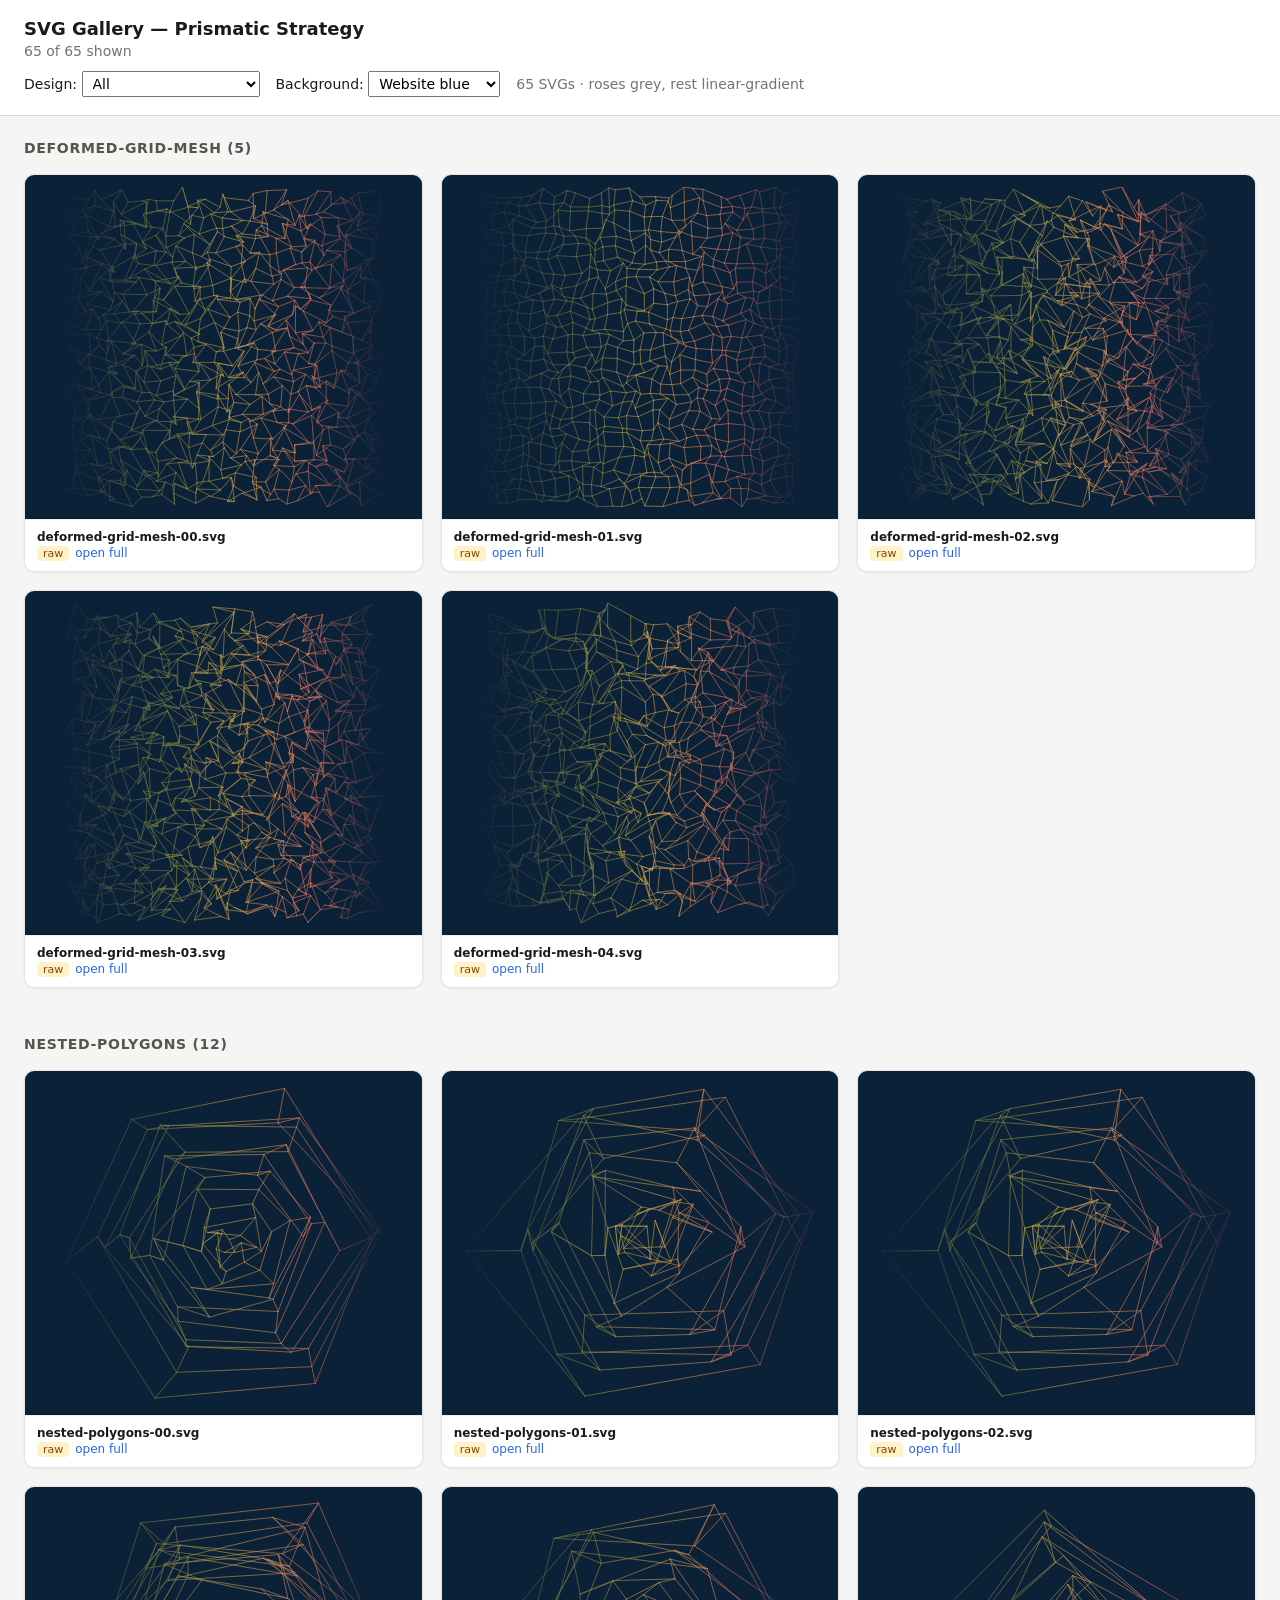
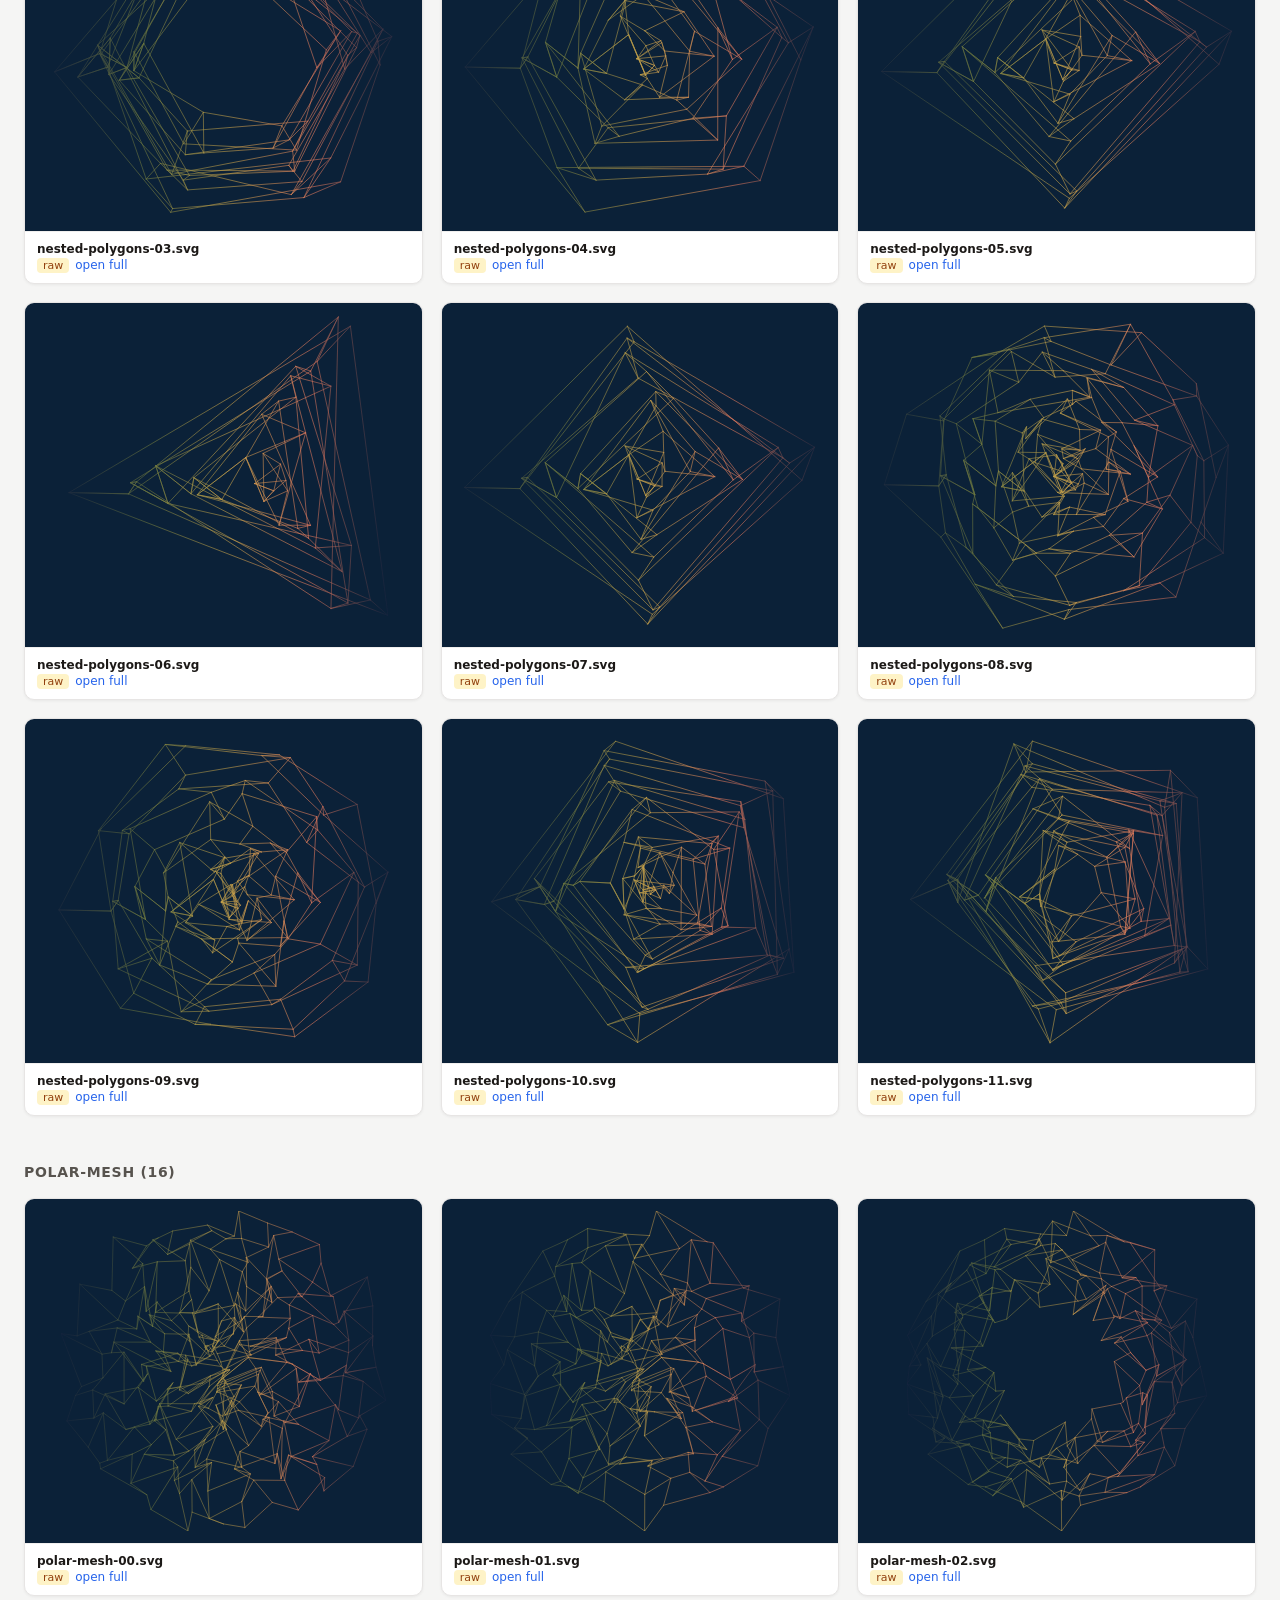
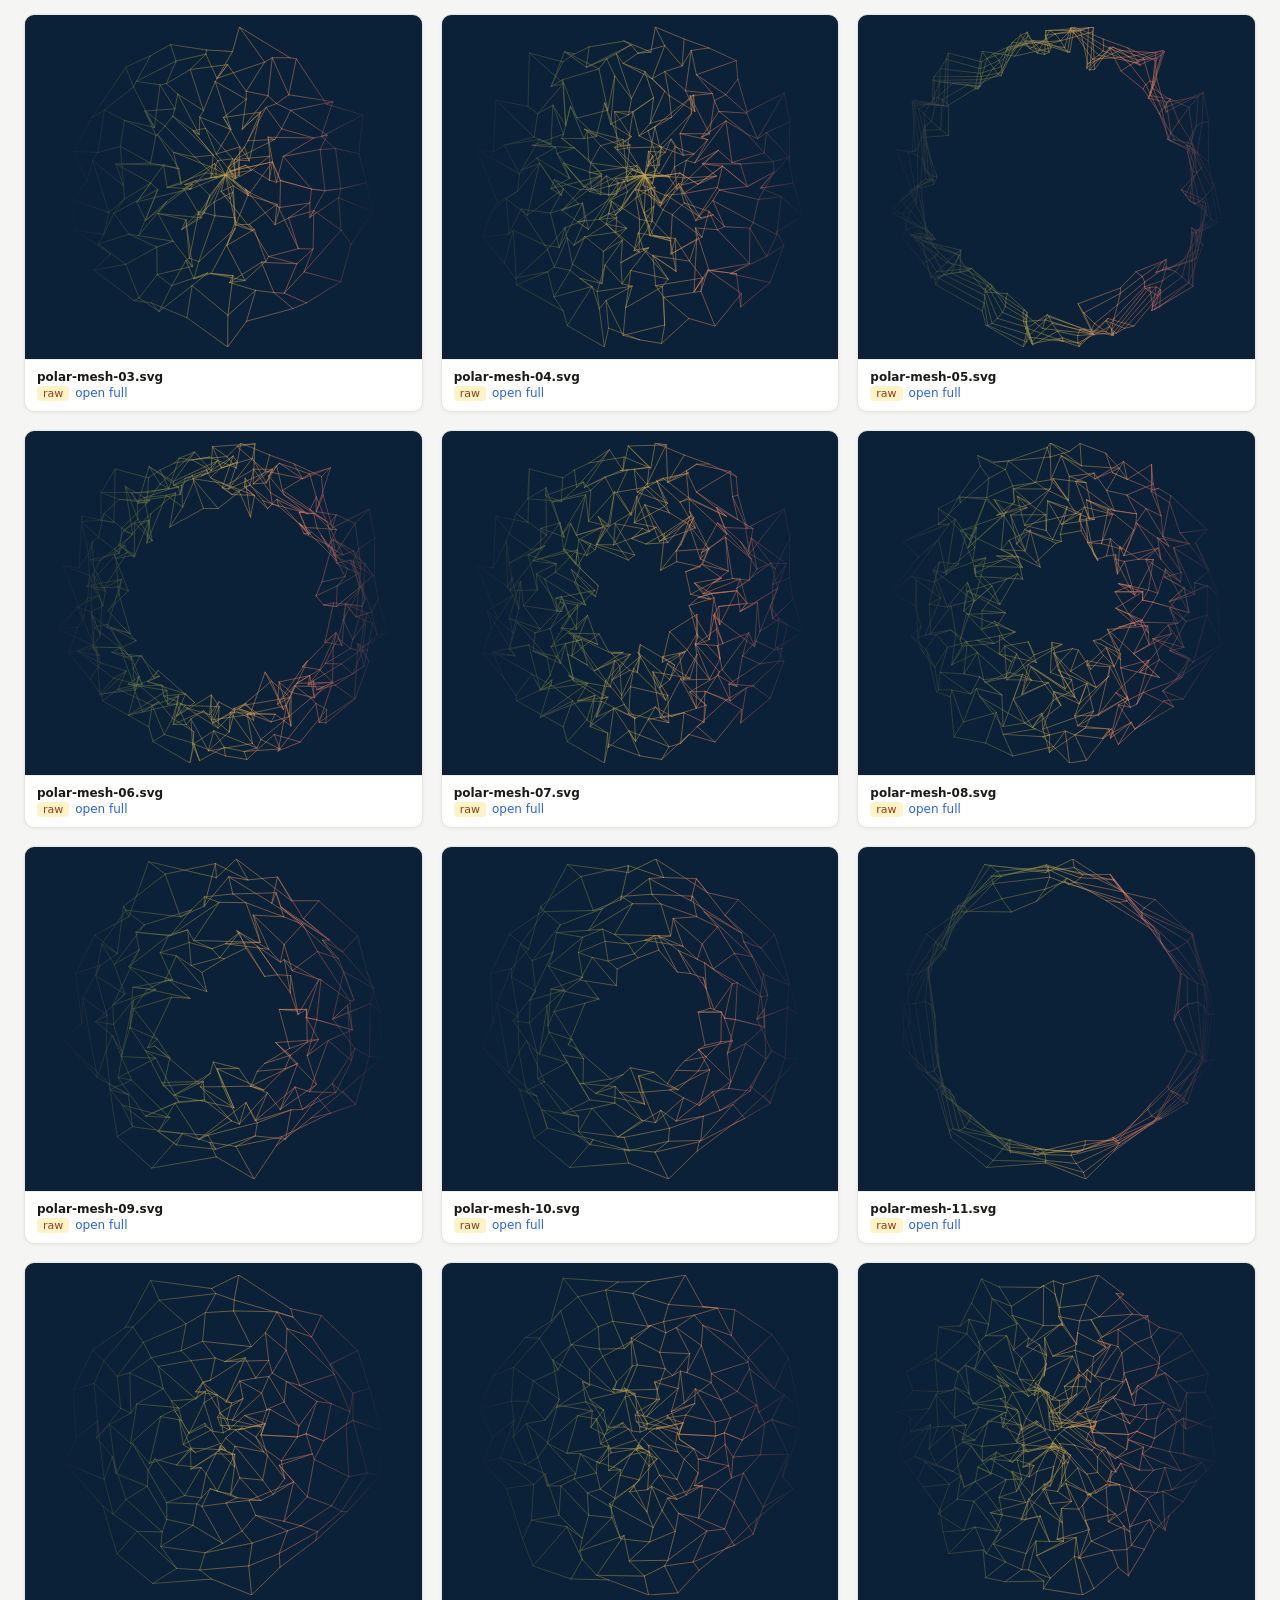
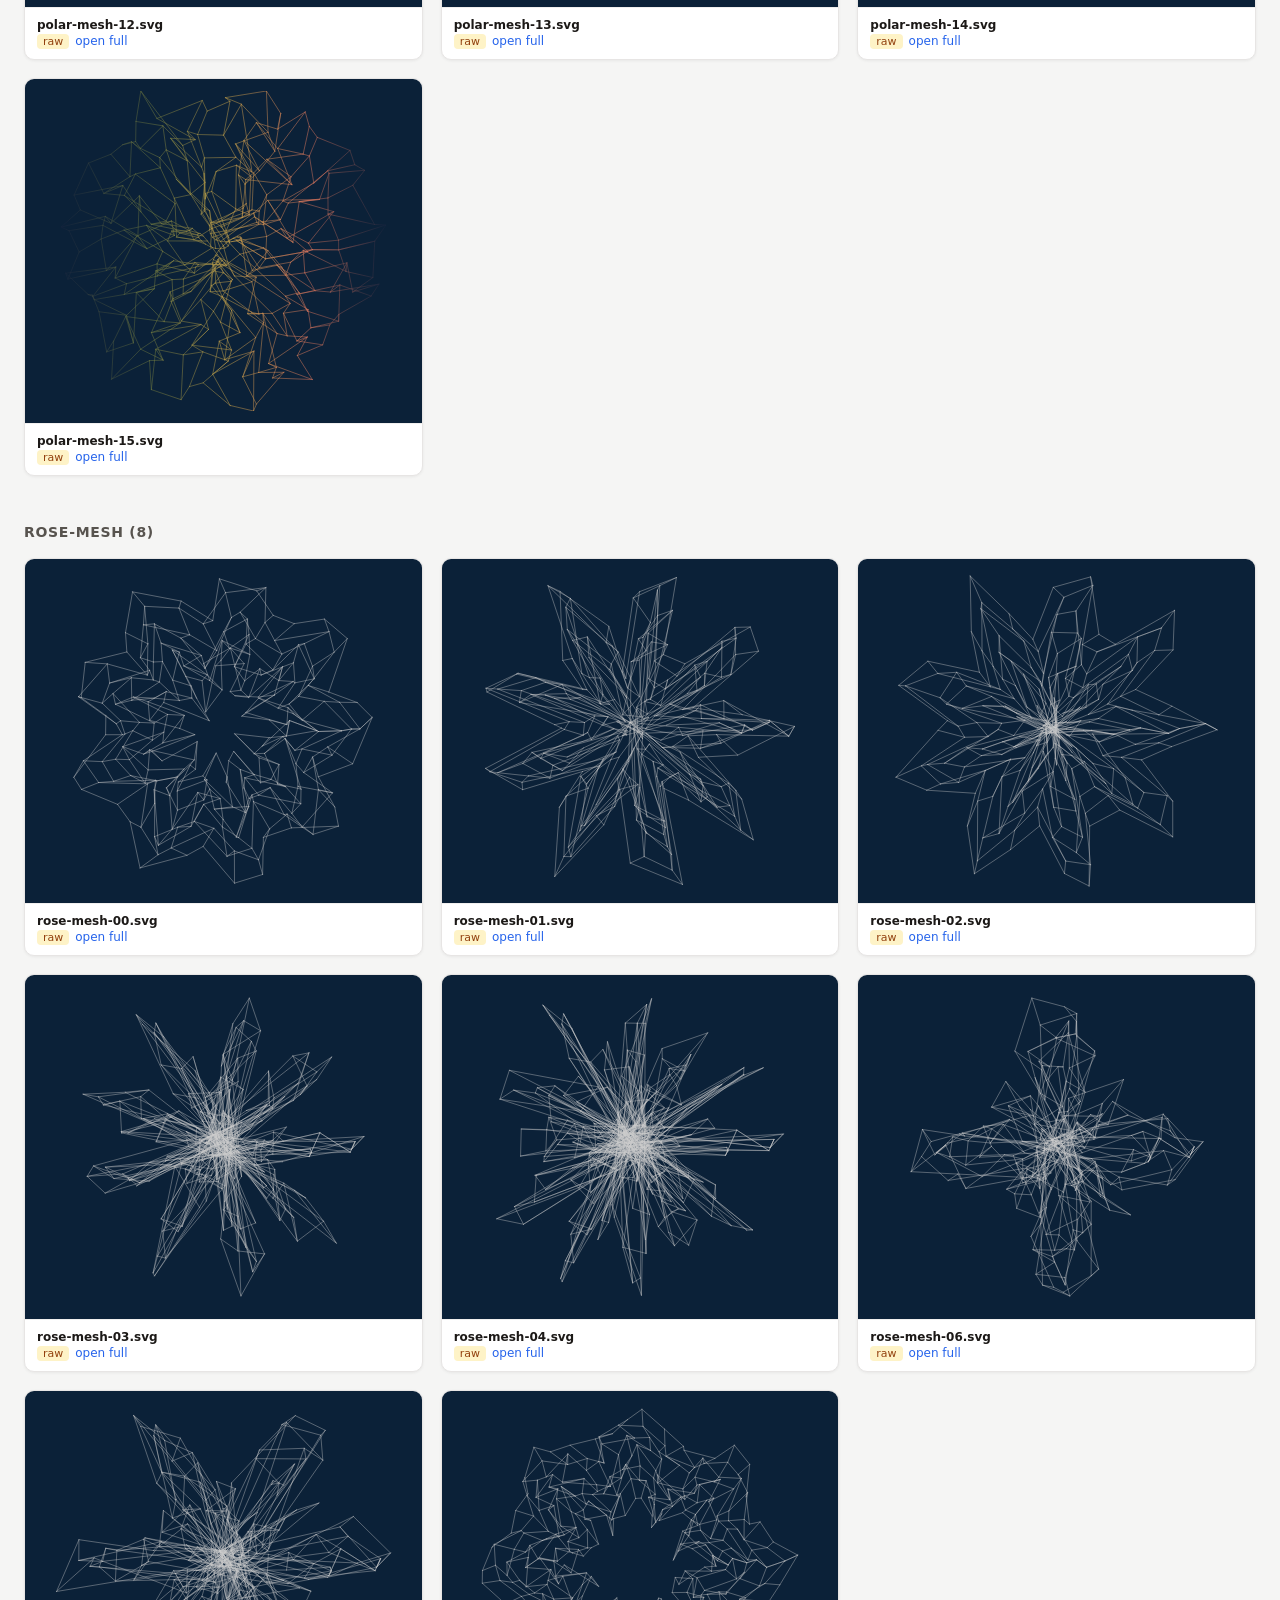
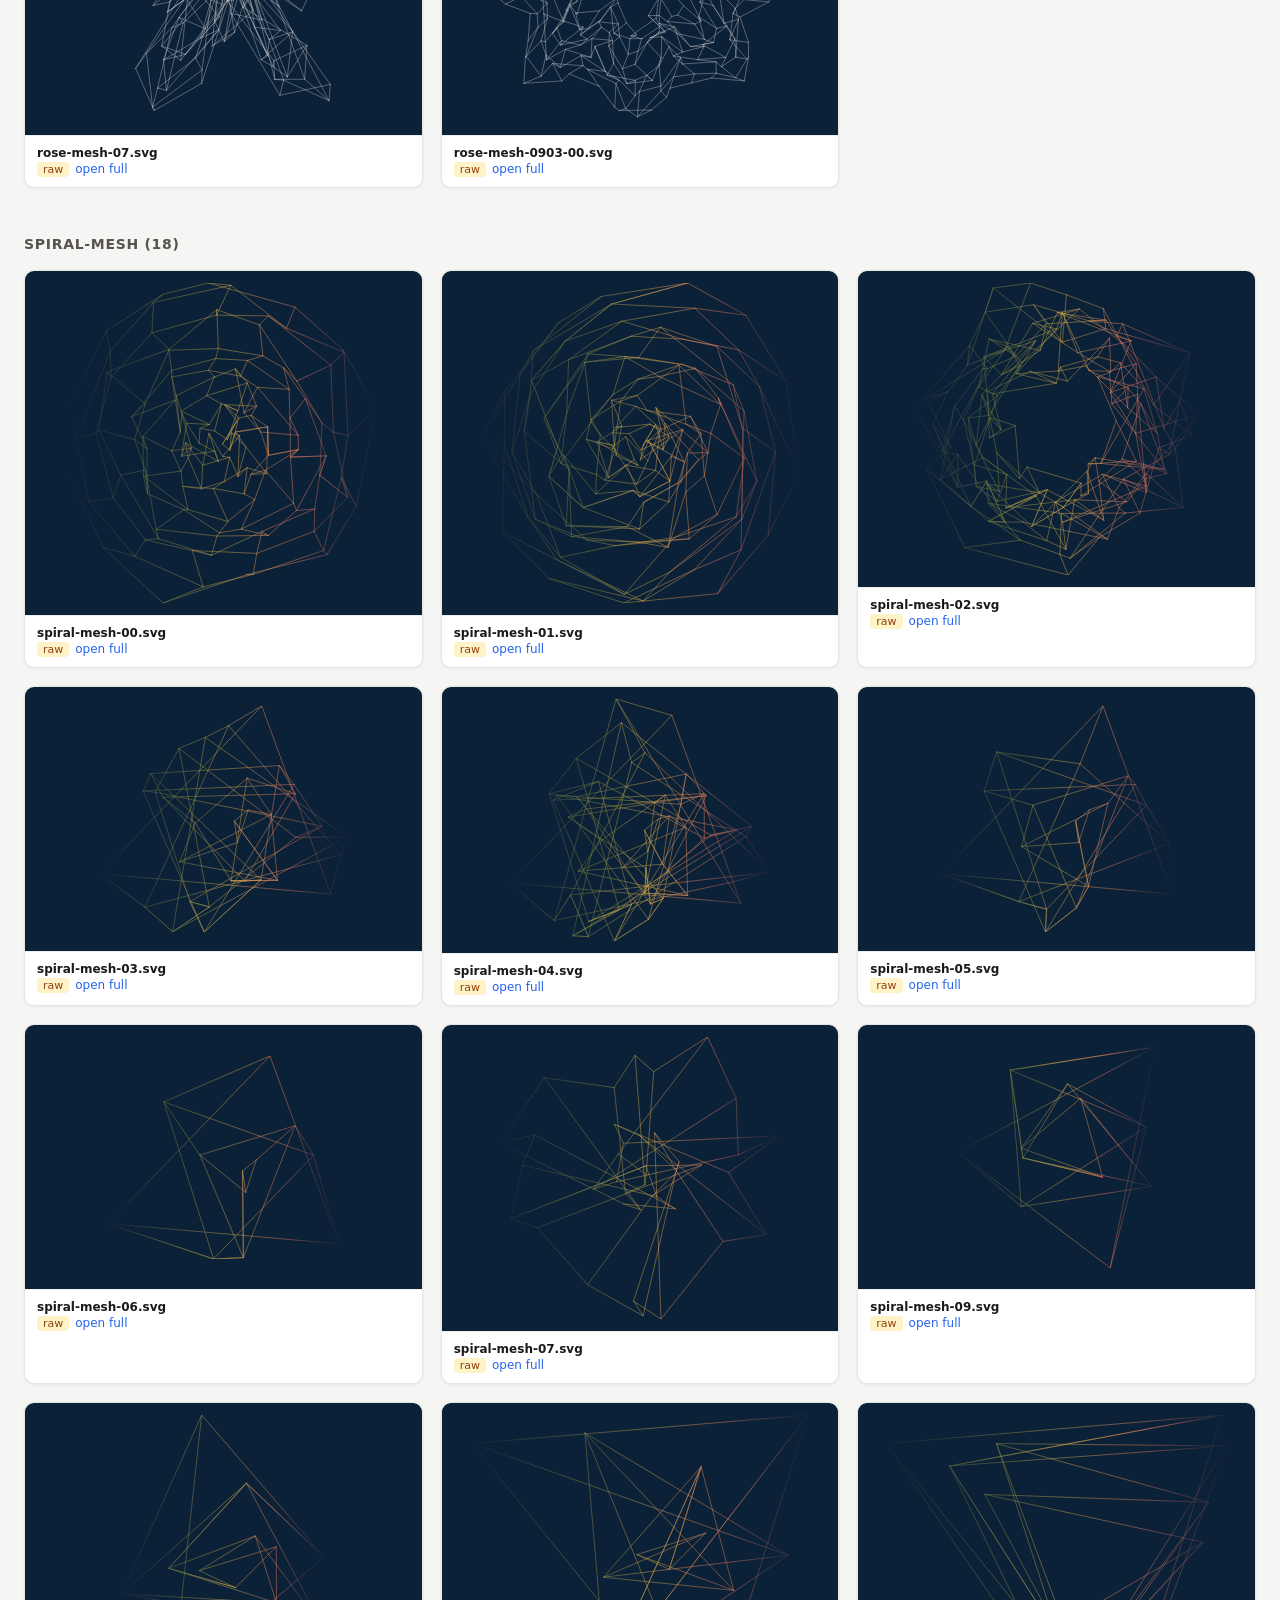
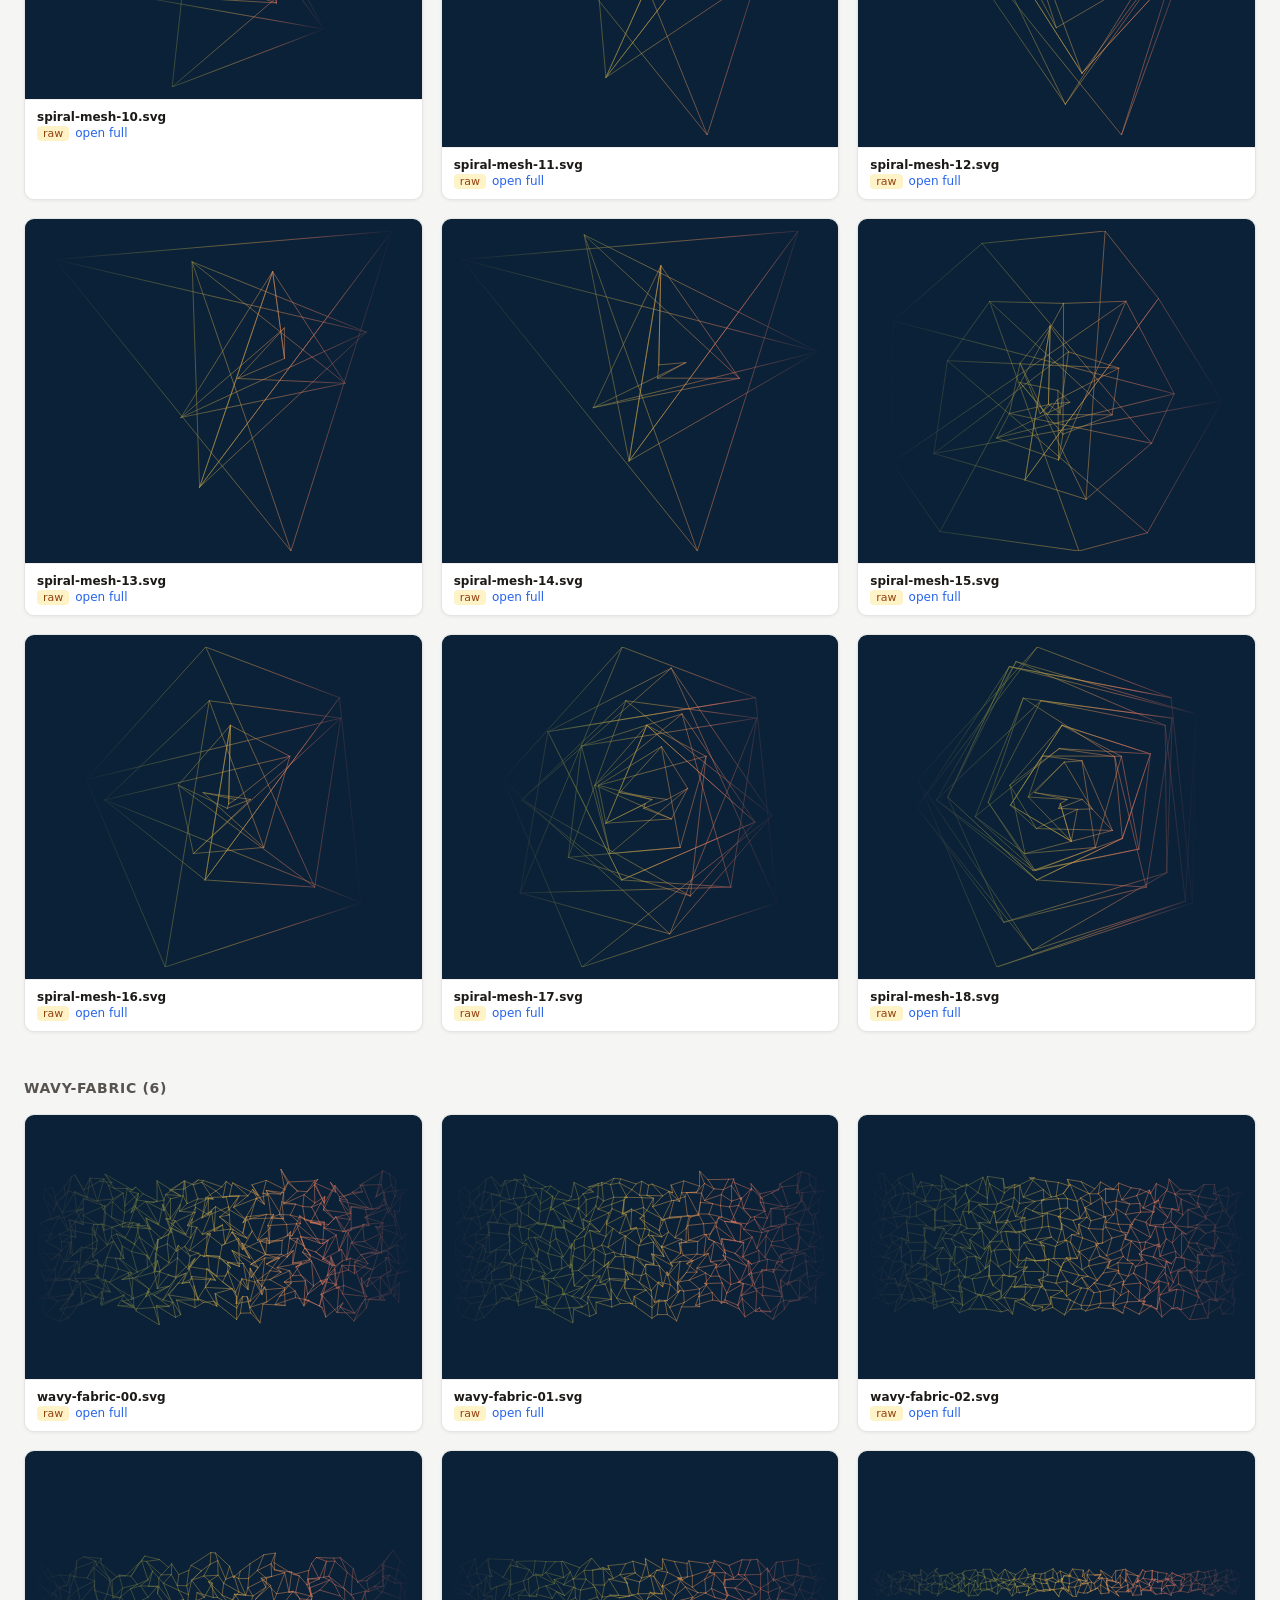
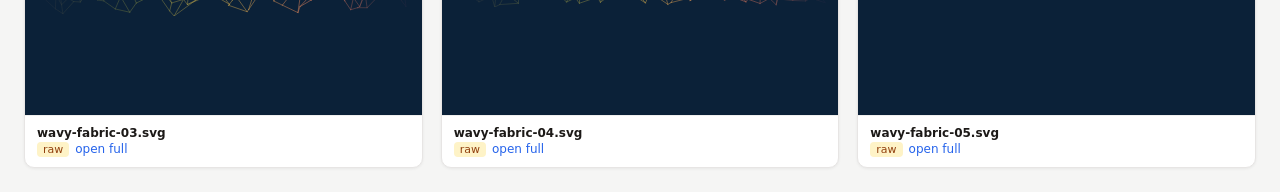
==== commit 0ddbb566: "Add website-blue background option; match preview navy to site Co-Authored-By: Claude Opus 4.8 <nore" ====
--- a/gallery.html
+++ b/gallery.html
@@ -18,6 +18,7 @@
   .card { background:#fff; border:1px solid #e7e5e4; border-radius:10px; overflow:hidden; display:flex; flex-direction:column; box-shadow:0 1px 3px rgba(0,0,0,.06); }
   .thumb { display:flex; align-items:center; justify-content:center; min-height:240px; padding:12px; }
   /* background themes for the artwork area */
+  body[data-bg="site"]  .thumb { background:#0b2138; }
   body[data-bg="dark"]  .thumb { background:#111827; }
   body[data-bg="light"] .thumb { background:#ffffff; }
   body[data-bg="mid"]   .thumb { background:#6b7280; }
@@ -46,13 +47,14 @@
     <input type="checkbox" id="chkFinal" checked hidden><input type="checkbox" id="chkRaw" checked hidden>
     <label>Background:
       <select id="bgSel">
+        <option value="site">Website blue</option>
         <option value="mid">Mid grey</option>
         <option value="light">White</option>
         <option value="dark">Dark</option>
         <option value="checker">Checkerboard</option>
       </select>
     </label>
-    <span style="color:#78716c">65 SVGs · roses grey, rest radial-gradient</span>
+    <span style="color:#78716c">65 SVGs · roses grey, rest linear-gradient</span>
   </div>
 </header>
 <div id="out"></div>
